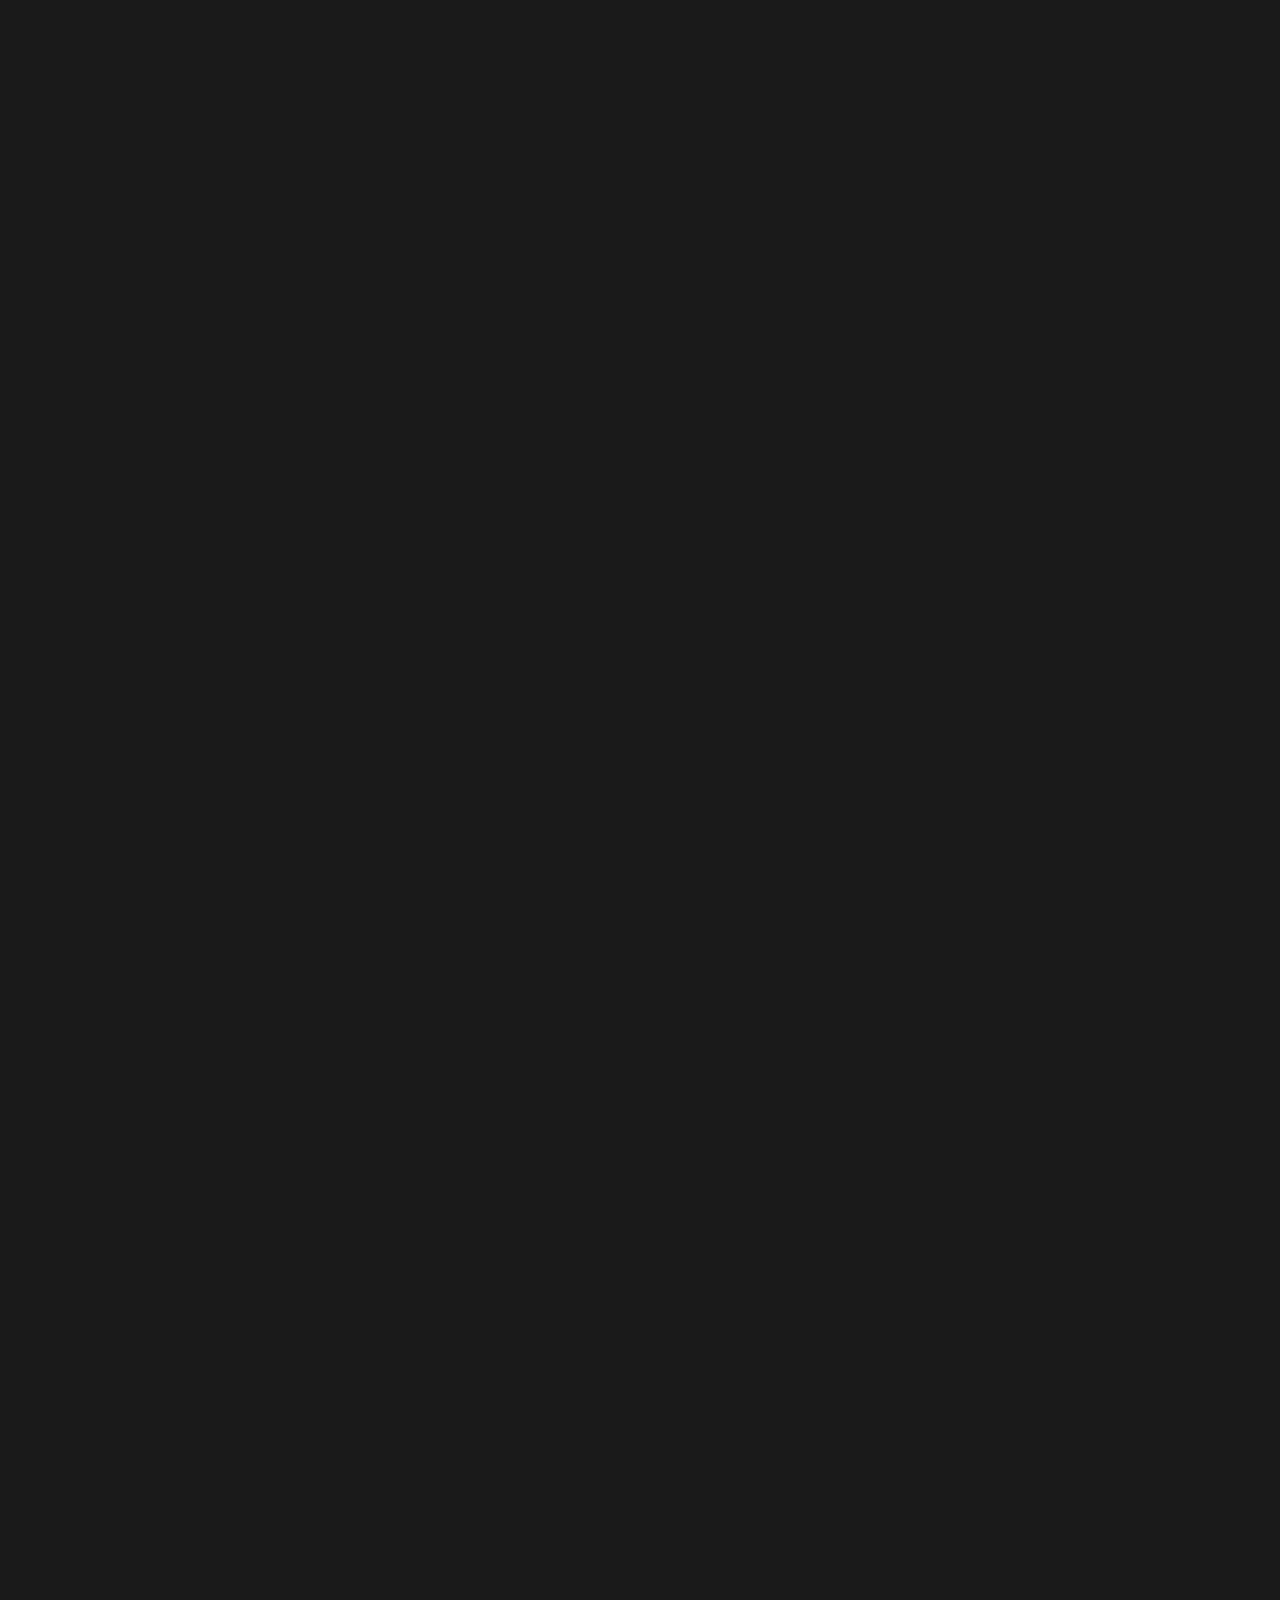
==== public/temple-street-alley/slides.html @ 62f9076a "feat(slides): add horizontal presentation deck for temple-street-alley" ====
<!doctype html>
<html lang="zh-CN">
<head>
<meta charset="utf-8" />
<meta name="viewport" content="width=device-width, initial-scale=1" />
<title>庙街小巷 · 横版演讲</title>
<link href="https://fonts.googleapis.com/css2?family=Noto+Serif+SC:wght@400;500;600;700;800;900&family=Noto+Sans+SC:wght@400;500;600;700&family=Source+Serif+4:ital,wght@0,300;0,400;0,600;0,700;1,400&family=Inter:wght@400;500;600;700&family=JetBrains+Mono:wght@400;600&display=swap" rel="stylesheet">
<style>
:root{
  --ink:#0E1A2B; --ink-2:#1B2A40;
  --paper:#FFFFFF; --paper-2:#F4F4F1; --paper-3:#FAF4E6;
  --vermilion:#B8351F; --vermilion-d:#8A2715;
  --gold:#A07A35; --gold-d:#7C5D24;
  --smoke:#3A4250; --smoke-2:#6B7280;
  --rule:#D8D2C2; --rule-d:#2A3447;

  --teal:#0E5C5C; --teal-d:#0A4242;

  --serif-zh:"Noto Serif SC","Source Han Serif SC","Songti SC",serif;
  --sans-zh:"Noto Sans SC","PingFang SC","Source Han Sans SC",sans-serif;
  --serif-en:"Source Serif 4","Source Serif Pro","Times New Roman",serif;
  --sans-en:"Inter","Helvetica Neue",Arial,sans-serif;
  --mono:"JetBrains Mono",monospace;
}
html,body{margin:0;padding:0;background:#1a1a1a;font-family:var(--serif-zh);color:var(--ink);}
deck-stage:not(:defined){visibility:hidden;}

/* ============ 16:9 横版幻灯片 ============ */
section.slide{
  width:1920px;height:1080px;
  background:var(--paper);color:var(--ink);
  position:relative;overflow:hidden;
  font-family:var(--serif-zh);
}

/* —— 页眉/页脚 (竹版书的细黑调) —— */
.runhead{
  position:absolute;top:56px;left:120px;right:120px;
  display:flex;justify-content:space-between;align-items:center;
  font-family:var(--sans-zh);font-size:17px;letter-spacing:.32em;
  color:var(--smoke-2);font-weight:600;z-index:3;white-space:nowrap;
  text-transform:uppercase;
}
.runhead .right{display:flex;align-items:center;gap:12px;}
.runhead .dot{width:5px;height:5px;border-radius:50%;background:var(--vermilion);display:inline-block;}
.runhead .en{font-family:var(--sans-en);letter-spacing:.32em;}
.dark .runhead{color:#8B96A8;}
.runfoot{
  position:absolute;bottom:56px;left:120px;right:120px;
  display:flex;justify-content:space-between;align-items:center;
  font-family:var(--sans-en);font-size:13px;letter-spacing:.32em;color:var(--smoke-2);z-index:3;white-space:nowrap;
  font-weight:600;text-transform:uppercase;
}
.runfoot > span{white-space:nowrap;}
.runfoot .folio{
  font-family:var(--serif-en);font-weight:600;
  color:var(--ink);font-size:15px;letter-spacing:.16em;
  font-feature-settings:"lnum","tnum";
  text-transform:none;
}
.runfoot .folio .total{display:none;}
.dark .runfoot{color:#8B96A8;}
.dark .runfoot .folio{color:var(--paper);}

/* —— 通用版心 —— */
.body-area{
  position:absolute;left:120px;right:120px;top:120px;bottom:110px;
  display:flex;flex-direction:column;
}

/* —— 标记/标题 (书的尺度) —— */
.eyebrow{
  font-family:var(--sans-zh);font-size:15px;letter-spacing:.36em;
  color:var(--vermilion);font-weight:700;text-transform:uppercase;
}
.eyebrow.en{font-family:var(--sans-en);}
.dark .eyebrow{color:var(--gold);}
.chapter-tag{
  display:inline-flex;align-items:baseline;gap:14px;
  font-family:var(--sans-en);font-size:15px;letter-spacing:.36em;
  color:var(--smoke-2);text-transform:uppercase;font-weight:600;
  white-space:nowrap;
}
.chapter-tag > span{white-space:nowrap;}
.chapter-tag .num-big{font-family:var(--serif-en);font-size:26px;color:var(--vermilion);font-weight:600;letter-spacing:0;}
.chapter-tag .zh{font-family:var(--sans-zh);letter-spacing:.16em;color:var(--ink);font-weight:700;font-size:17px;}
.dark .chapter-tag{color:#8B96A8;}
.dark .chapter-tag .num-big{color:var(--gold);}
.dark .chapter-tag .zh{color:var(--paper);}

h2.chapter-title{font-family:var(--serif-zh);font-weight:800;font-size:88px;color:var(--ink);margin:0;line-height:1;letter-spacing:.02em;}
h3.section-title{font-family:var(--serif-zh);font-weight:700;font-size:48px;color:var(--ink);margin:0;line-height:1.18;}
h4.sub-title{font-family:var(--serif-zh);font-weight:700;font-size:28px;color:var(--ink);margin:0;line-height:1.3;}
p.body-text{font-family:var(--serif-zh);font-size:20px;line-height:1.85;color:var(--ink);margin:0;}
.body-muted{color:var(--smoke);}
blockquote.pull{
  border-left:4px solid var(--vermilion);padding:4px 0 4px 22px;margin:0;
  font-family:var(--serif-zh);font-style:italic;font-size:24px;line-height:1.55;color:var(--ink-2);
}

/* —— 列表 / 分隔 —— */
.rule{height:1px;background:var(--rule);}
.rule-thick{height:2px;background:var(--ink);}
.dark .rule{background:var(--rule-d);}
.dark .rule-thick{background:var(--paper);}
.tick{display:inline-block;width:28px;height:1px;background:var(--vermilion);vertical-align:middle;margin:0 12px;}
.tag{display:inline-block;font-family:var(--sans-zh);font-size:14px;padding:4px 11px;border:1px solid var(--ink);color:var(--ink);margin:3px 5px 3px 0;letter-spacing:.06em;}
.tag.solid{background:var(--ink);color:var(--paper);}
.tag.v{border-color:var(--vermilion);color:var(--vermilion);}
.tag.g{border-color:var(--gold);color:var(--gold);}
.tag.light{border-color:rgba(255,255,255,.4);color:rgba(255,255,255,.9);}

/* —— 摄影 / 纹理 —— */
.dot-tex{
  position:absolute;inset:0;
  background-image:radial-gradient(circle, rgba(0,0,0,.18) 1px, transparent 1px);
  background-size:4px 4px;mix-blend-mode:multiply;opacity:.55;pointer-events:none;
}
.vignette{
  position:absolute;inset:0;
  background:radial-gradient(ellipse at center, transparent 38%, rgba(0,0,0,.45) 100%);
  pointer-events:none;
}
.photo-warm{
  background-image:
    radial-gradient(ellipse at 30% 70%, rgba(184,90,60,.35) 0%, transparent 55%),
    radial-gradient(ellipse at 70% 30%, rgba(212,178,122,.55) 0%, transparent 60%),
    linear-gradient(135deg,#F5EFE3 0%,#EFE2CB 35%,#E5C9A0 65%,#C9956D 100%);
}
.photo-river{
  background-image:
    radial-gradient(ellipse at 60% 50%, rgba(212,178,122,.45) 0%, transparent 50%),
    linear-gradient(180deg,#F4EEDF 0%,#EADDC2 55%,#D4B383 100%);
}
.photo-deep{
  background-image:
    radial-gradient(ellipse at 70% 30%, rgba(127,184,176,.45) 0%, transparent 55%),
    radial-gradient(ellipse at 25% 75%, rgba(10,40,40,.7) 0%, transparent 60%),
    linear-gradient(135deg,#0A4242 0%,#0E5C5C 45%,#1A6B66 75%,#0A2E2E 100%);
}

/* —— 国际四地占位渐变 —— */
.city-barcelona{
  background-image:
    radial-gradient(ellipse at 30% 30%, rgba(245,179,80,.55) 0%, transparent 55%),
    radial-gradient(ellipse at 70% 70%, rgba(184,75,40,.45) 0%, transparent 60%),
    linear-gradient(135deg,#F8E4B8 0%,#E6A862 40%,#C46934 80%,#7A2E14 100%);
}
.city-singapore{
  background-image:
    radial-gradient(ellipse at 25% 25%, rgba(180,210,200,.45) 0%, transparent 55%),
    radial-gradient(ellipse at 75% 75%, rgba(40,80,75,.55) 0%, transparent 60%),
    linear-gradient(135deg,#D6E3DE 0%,#7CA89C 35%,#3D6760 70%,#1B3833 100%);
}
.city-miami{
  background-image:
    radial-gradient(ellipse at 30% 70%, rgba(245,205,140,.55) 0%, transparent 55%),
    radial-gradient(ellipse at 75% 30%, rgba(72,170,180,.55) 0%, transparent 60%),
    linear-gradient(135deg,#D6F0EE 0%,#7BC8C8 35%,#3A8AA0 70%,#1F4A60 100%);
}
.city-amsterdam{
  background-image:
    radial-gradient(ellipse at 35% 25%, rgba(190,200,180,.45) 0%, transparent 55%),
    radial-gradient(ellipse at 70% 75%, rgba(70,90,80,.55) 0%, transparent 60%),
    linear-gradient(135deg,#D4D8CC 0%,#8FA28C 35%,#465A4E 70%,#1E2A22 100%);
}

/* —— stat —— */
.stat .v{font-family:var(--serif-en);font-size:64px;font-weight:600;color:var(--vermilion);line-height:1;font-feature-settings:"lnum","tnum";}
.stat .l{font-family:var(--sans-zh);font-size:22px;color:var(--smoke);margin-top:12px;letter-spacing:.04em;}
.dark .stat .v{color:var(--gold);}
.dark .stat .l{color:#A8B0BD;}

/* —— card —— */
.role-card{border:1px solid var(--rule);background:var(--paper);overflow:hidden;display:flex;flex-direction:column;}
.role-card .header{padding:22px 28px;display:flex;align-items:center;gap:18px;}
.role-card .header .badge{
  width:72px;height:72px;border-radius:50%;background:rgba(255,255,255,.2);color:var(--paper);
  display:flex;align-items:center;justify-content:center;
  font-family:var(--serif-zh);font-size:32px;font-weight:700;flex-shrink:0;
}
.role-card .header .name{font-family:var(--serif-zh);font-size:30px;font-weight:700;color:var(--paper);line-height:1.2;}
.role-card .header .en{font-family:var(--sans-en);font-size:18px;letter-spacing:.22em;color:rgba(255,255,255,.75);margin-top:4px;}
.role-card .body{padding:20px 28px 24px;flex:1;}
.role-card .task{font-family:var(--serif-zh);font-size:22px;line-height:1.75;padding-left:22px;position:relative;color:var(--ink);margin-bottom:6px;}
.role-card .task::before{content:"";position:absolute;left:0;top:14px;width:7px;height:7px;background:var(--ink);}
.role-card.accent .header{background:var(--vermilion);}
.role-card.accent .task::before{background:var(--vermilion);}
.role-card.primary .header{background:var(--ink);}

/* —— cap (能力卡) —— */
.cap{background:var(--paper-2);padding:24px 24px;display:flex;flex-direction:column;}
.cap[data-tier="v"]{border-top:4px solid var(--vermilion);}
.cap[data-tier="g"]{border-top:4px solid var(--gold);}
.cap .cap-no{font-family:var(--serif-en);font-size:32px;font-weight:600;line-height:1;margin-bottom:16px;font-feature-settings:"lnum","tnum";}
.cap[data-tier="v"] .cap-no{color:var(--vermilion);}
.cap[data-tier="g"] .cap-no{color:var(--gold);}
.cap .cap-t{font-family:var(--serif-zh);font-size:30px;font-weight:700;margin-bottom:12px;color:var(--ink);letter-spacing:.02em;}
.cap .cap-d{font-family:var(--serif-zh);font-size:18px;line-height:1.72;color:var(--smoke);}

/* —— 城市标杆卡 —— */
.city-card{position:relative;overflow:hidden;}
.city-card .corner-no{
  position:absolute;left:32px;top:24px;z-index:3;
  font-family:var(--serif-en);font-size:24px;font-weight:600;
  color:rgba(255,255,255,.9);letter-spacing:.04em;
}
.city-card .city-meta{
  position:absolute;left:32px;right:32px;bottom:32px;z-index:3;color:#FFFFFF;
}
.city-card .city-meta .en{
  font-family:var(--sans-en);font-size:14px;letter-spacing:.32em;
  color:rgba(255,255,255,.85);font-weight:600;margin-bottom:8px;
}
.city-card .city-meta .name{font-family:var(--serif-zh);font-size:32px;font-weight:700;line-height:1.25;}
.city-card .city-meta .tag{
  display:inline-block;margin-top:10px;
  font-family:var(--sans-zh);font-size:16px;padding:5px 12px;
  border:1px solid rgba(255,255,255,.5);color:#FFFFFF;letter-spacing:.04em;
}

/* —— 大数字 —— */
.bignum{font-family:var(--serif-en);font-weight:600;font-feature-settings:"lnum","tnum";color:var(--vermilion);line-height:.9;}

/* —— image slot —— */
image-slot{display:block;}

/* —— bullet 列表 —— */
.bullets{margin:0;padding:0;list-style:none;}
.bullets li{
  font-family:var(--serif-zh);font-size:22px;line-height:1.75;
  padding-left:26px;position:relative;color:var(--ink);margin-bottom:10px;
}
.bullets li::before{content:"";position:absolute;left:0;top:13px;width:8px;height:8px;background:var(--vermilion);}
.bullets.dark li{color:#E6DDC8;}
.bullets.dark li::before{background:var(--gold);}

/* —— key-line 关键金句 —— */
.keyline{font-family:var(--serif-zh);font-size:34px;font-weight:700;line-height:1.45;color:var(--ink);}
.keyline em{font-style:normal;color:var(--vermilion);font-weight:800;}
.keyline strong{font-weight:800;background:rgba(184,53,31,.12);padding:0 6px;color:var(--vermilion);}

</style>
</head>
<body>

<deck-stage width="1920" height="1080">

  <!-- ============ S1 · 封面 ============ -->
  <section class="slide" data-screen-label="01 封面" style="padding:0;background:var(--paper-3);">
    <!-- 顶部摄影区 (上下渐变到米色) -->
    <div style="position:absolute;top:0;left:0;right:0;height:82%;" class="photo-deep">
      <div class="dot-tex"></div>
      <div class="vignette"></div>
      <div style="position:absolute;inset:0;background:linear-gradient(180deg, rgba(250,244,230,0) 0%, rgba(250,244,230,0) 70%, rgba(250,244,230,.65) 90%, var(--paper-3) 100%);"></div>
    </div>

    <!-- 顶部出版社条 -->
    <div style="position:absolute;top:48px;left:96px;right:96px;display:flex;justify-content:space-between;align-items:center;font-family:var(--sans-en);font-size:18px;letter-spacing:.36em;color:#FFFFFF;font-weight:700;z-index:3;">
      <span>TOPV · 海甸 SERIES</span>
      <span>2026 / VOL. 01</span>
    </div>

    <!-- 顶部小标 (浅金色, 摄影区内) -->
    <div style="position:absolute;top:96px;left:96px;font-family:var(--sans-zh);font-size:22px;letter-spacing:.4em;color:#FFCC9C;font-weight:600;z-index:3;">
      商 · 业 · 技 · 术 · 演 · 讲
    </div>

    <!-- 巨型章节号水印 (摄影区右上) -->
    <div style="position:absolute;right:96px;top:80px;font-family:var(--serif-en);font-size:340px;line-height:1;font-weight:200;color:rgba(255,255,255,.20);letter-spacing:-.04em;user-select:none;z-index:2;">
      01
    </div>

    <!-- 主标题区 (位于摄影区内 · 白字) -->
    <div style="position:absolute;left:120px;right:120px;top:38%;z-index:4;">
      <div style="font-family:var(--sans-en);font-size:18px;letter-spacing:.36em;color:#FFCC9C;font-weight:700;margin-bottom:18px;">
        AI-DRIVEN COMMERCIAL OPERATION · CASE BOOK
      </div>
      <h1 style="font-family:var(--serif-zh);font-weight:900;font-size:200px;line-height:.92;letter-spacing:.04em;margin:0;color:#FFFFFF;">
        庙街小巷
      </h1>
      <div style="font-family:var(--serif-zh);font-size:38px;font-weight:600;margin-top:24px;letter-spacing:.04em;color:rgba(255,255,255,.92);">
        以 AI 驱动的烟火菜市场
      </div>
      <div style="width:88px;height:4px;background:var(--vermilion);margin-top:24px;"></div>
      <div style="font-family:var(--serif-zh);font-style:italic;font-size:22px;color:#D8E0DC;margin-top:16px;line-height:1.6;">
        AI 时代 × 新质生产力 · 让烟火气长出新流量。
      </div>
    </div>

    <!-- 底部信息条 -->
    <div style="position:absolute;bottom:72px;left:96px;right:96px;display:flex;justify-content:space-between;align-items:flex-end;z-index:3;">
      <div>
        <div style="font-family:var(--sans-zh);font-size:18px;letter-spacing:.32em;color:var(--smoke-2);margin-bottom:10px;">项目地</div>
        <div style="font-family:var(--serif-zh);font-size:26px;font-weight:600;color:var(--ink);">海口 · 海甸溪北岸</div>
        <div style="font-family:var(--sans-en);font-size:16px;letter-spacing:.24em;color:var(--smoke-2);margin-top:8px;">HAIDIAN RIVER · HAIKOU</div>
      </div>
      <div style="width:96px;height:96px;border:2px solid var(--vermilion);display:flex;flex-direction:column;align-items:center;justify-content:center;transform:rotate(6deg);color:var(--vermilion);font-family:var(--serif-zh);background:rgba(255,255,255,.6);">
        <div style="font-size:20px;font-weight:700;">机密</div>
        <div style="font-size:11px;letter-spacing:.2em;margin-top:4px;">CONFIDENTIAL</div>
      </div>
    </div>
  </section>


  <!-- ============ S2 · 双重碰撞 (杂志跨页式) ============ -->
  <section class="slide" data-screen-label="02 双重碰撞" style="background:var(--paper-3);">
    <div class="runhead">
      <span>序章</span>
      <span class="right"><span class="dot"></span><span class="en">PROLOGUE</span></span>
    </div>

    <!-- 大字水印 -->
    <div style="position:absolute;left:96px;top:120px;font-family:var(--serif-en);font-size:380px;line-height:1;font-weight:200;color:rgba(184,53,31,.06);letter-spacing:-.04em;user-select:none;z-index:0;">02</div>

    <div class="body-area" style="display:grid;grid-template-columns:1.15fr 1fr;gap:64px;align-items:stretch;">

      <!-- 左：排版 -->
      <div style="display:flex;flex-direction:column;position:relative;z-index:2;">
        <div style="font-family:var(--sans-en);font-size:18px;letter-spacing:.36em;color:var(--vermilion);font-weight:700;margin-bottom:14px;">
          PROLOGUE
          <span class="tick"></span>
          序章命题
        </div>
        <h2 style="font-family:var(--serif-zh);font-weight:800;font-size:72px;color:var(--ink);margin:0 0 14px;line-height:1.05;letter-spacing:.02em;">
          双重碰撞。
        </h2>
        <p style="font-family:var(--serif-zh);font-size:21px;line-height:1.85;color:var(--smoke);margin:0 0 26px;text-align:justify;">
          AI 时代改写每条产业的成本结构，新质生产力重写土地、数据与产业的价值定义。这两件事，第一次在同一年、同一座岛、同一个项目里同时落地——<b style="color:var(--ink);">十年一遇</b>。
        </p>

        <!-- 核心公式条 -->
        <div style="background:var(--ink);color:var(--paper);padding:18px 24px;display:flex;align-items:center;justify-content:center;gap:18px;margin-bottom:28px;">
          <div style="font-family:var(--serif-zh);font-size:22px;font-weight:700;">AI 时代</div>
          <div style="color:var(--gold);font-size:26px;font-weight:300;">+</div>
          <div style="font-family:var(--serif-zh);font-size:22px;font-weight:700;">新质生产力</div>
          <div style="color:var(--gold);font-size:26px;font-weight:300;">=</div>
          <div style="font-family:var(--serif-zh);font-size:22px;font-weight:700;color:var(--gold);">海甸溪机会</div>
        </div>

        <!-- 引文 -->
        <blockquote style="border-left:4px solid var(--vermilion);padding:4px 0 4px 20px;margin:0 0 22px;font-family:var(--serif-zh);font-style:italic;font-size:22px;line-height:1.6;color:var(--ink-2);">
          不是把烟火气包装成网红，<br />
          是让烟火气长出<b style="font-style:normal;color:var(--vermilion);">新流量</b>。
        </blockquote>

        <div class="rule" style="margin-bottom:14px;"></div>
        <div style="font-family:var(--sans-zh);font-size:14px;letter-spacing:.36em;color:var(--vermilion);font-weight:700;margin-bottom:12px;">双重红利 · 四件最重要的事</div>

        <!-- 4 items -->
        <div style="display:flex;flex-direction:column;flex:1;">
          <div style="display:grid;grid-template-columns:42px 180px 1fr;align-items:baseline;gap:14px;padding:10px 0;border-bottom:1px solid var(--rule);">
            <div style="font-family:var(--serif-en);font-size:22px;font-weight:600;color:var(--vermilion);line-height:1;">01</div>
            <div style="font-family:var(--serif-zh);font-size:18px;font-weight:700;color:var(--ink);">技术红利落到摊位</div>
            <div style="font-family:var(--serif-zh);font-size:15px;line-height:1.65;color:var(--smoke);">10 人团队 → 一个人 + 工具链 · 成本压到 1/5</div>
          </div>
          <div style="display:grid;grid-template-columns:42px 180px 1fr;align-items:baseline;gap:14px;padding:10px 0;border-bottom:1px solid var(--rule);">
            <div style="font-family:var(--serif-en);font-size:22px;font-weight:600;color:var(--vermilion);line-height:1;">02</div>
            <div style="font-family:var(--serif-zh);font-size:18px;font-weight:700;color:var(--ink);">政策红利长在脚下</div>
            <div style="font-family:var(--serif-zh);font-size:15px;line-height:1.65;color:var(--smoke);">2025.12.18 封关 · 15% 所得税 · 跨境数据</div>
          </div>
          <div style="display:grid;grid-template-columns:42px 180px 1fr;align-items:baseline;gap:14px;padding:10px 0;border-bottom:1px solid var(--rule);">
            <div style="font-family:var(--serif-en);font-size:22px;font-weight:600;color:var(--vermilion);line-height:1;">03</div>
            <div style="font-family:var(--serif-zh);font-size:18px;font-weight:700;color:var(--ink);">数据本地变成资产</div>
            <div style="font-family:var(--serif-zh);font-size:15px;line-height:1.65;color:var(--smoke);">城市消费图谱本地留存 · 可交付智慧城市</div>
          </div>
          <div style="display:grid;grid-template-columns:42px 180px 1fr;align-items:baseline;gap:14px;padding:10px 0;">
            <div style="font-family:var(--serif-en);font-size:22px;font-weight:600;color:var(--vermilion);line-height:1;">04</div>
            <div style="font-family:var(--serif-zh);font-size:18px;font-weight:700;color:var(--ink);">在地文化成为壁垒</div>
            <div style="font-family:var(--serif-zh);font-size:15px;line-height:1.65;color:var(--smoke);">琼剧 · 黎歌苗舞 · 渔港 · 别人复制不了的语料</div>
          </div>
        </div>
      </div>

      <!-- 右：摄影占位 + 图注 + 边注引文 -->
      <div style="display:flex;flex-direction:column;gap:18px;position:relative;z-index:2;">
        <!-- 摄影框 -->
        <div style="position:relative;flex:1;overflow:hidden;" class="photo-warm">
          <div class="dot-tex"></div>
          <div class="vignette"></div>
          <image-slot id="cover-haidian-dawn" placeholder="海甸溪黎明 / 菜市场晨拍" style="position:absolute;inset:0;background:transparent;"></image-slot>
          <!-- 摄影内英文标签 -->
          <div style="position:absolute;bottom:16px;left:20px;font-family:var(--sans-en);font-size:12px;letter-spacing:.36em;color:rgba(255,255,255,.85);font-weight:600;text-shadow:0 1px 4px rgba(0,0,0,.4);">HAIDIAN · DAWN MARKET</div>
        </div>
        <!-- 图注 -->
        <div style="display:flex;gap:14px;font-family:var(--sans-zh);font-size:14px;line-height:1.65;color:var(--smoke);">
          <span style="font-family:var(--serif-en);font-weight:700;color:var(--vermilion);white-space:nowrap;font-feature-settings:'lnum','tnum';">图 02.1</span>
          <span>海甸溪北岸黎明  ·  AI 全域运营的真实素材源——每一锅汤、每一笼蒸气、每一句吆喝，都是可喂给 Agent 的内容。</span>
        </div>

        <!-- 三组关键数据 -->
        <div style="display:grid;grid-template-columns:repeat(3,1fr);gap:12px;">
          <div style="background:var(--paper-2);padding:14px 16px;border-top:2px solid var(--ink);">
            <div style="font-family:var(--serif-en);font-size:32px;font-weight:600;color:var(--vermilion);line-height:1;font-feature-settings:'lnum','tnum';">5 万亿</div>
            <div style="font-family:var(--sans-zh);font-size:13px;color:var(--smoke);margin-top:6px;line-height:1.5;">中国生鲜零售年规模</div>
          </div>
          <div style="background:var(--paper-2);padding:14px 16px;border-top:2px solid var(--ink);">
            <div style="font-family:var(--serif-en);font-size:32px;font-weight:600;color:var(--vermilion);line-height:1;font-feature-settings:'lnum','tnum';">&lt; 5%</div>
            <div style="font-family:var(--sans-zh);font-size:13px;color:var(--smoke);margin-top:6px;line-height:1.5;">数字化渗透率</div>
          </div>
          <div style="background:var(--paper-2);padding:14px 16px;border-top:2px solid var(--ink);">
            <div style="font-family:var(--serif-en);font-size:32px;font-weight:600;color:var(--vermilion);line-height:1;font-feature-settings:'lnum','tnum';">2025.12.18</div>
            <div style="font-family:var(--sans-zh);font-size:13px;color:var(--smoke);margin-top:6px;line-height:1.5;">自贸港封关日</div>
          </div>
        </div>
        <div style="font-family:var(--sans-zh);font-size:11px;font-style:italic;color:var(--smoke-2);line-height:1.5;">
          数据来源：商务部《农产品流通数字化报告》2025 / 国务院《海南自贸港封关方案》
        </div>
      </div>

    </div>

    <div class="runfoot"><span>庙街小巷 · BUSINESS BOOK</span><span class="folio">02<span class="total">／ 19</span></span></div>
  </section>


  <!-- ============ S3 · 三大时代窗口 ============ -->
  <section class="slide" data-screen-label="03 时代窗口" style="background:var(--paper-3);">
    <div class="runhead">
      <span>序章 · 三窗叠加</span>
      <span class="right"><span class="dot"></span><span class="en">TIMING</span></span>
    </div>

    <!-- 大字水印 -->
    <div style="position:absolute;right:96px;top:160px;font-family:var(--serif-en);font-size:420px;line-height:1;font-weight:200;color:rgba(184,53,31,.08);letter-spacing:-.04em;user-select:none;">03</div>

    <div class="body-area">
      <div style="font-family:var(--sans-en);font-size:18px;letter-spacing:.36em;color:var(--vermilion);font-weight:700;margin-bottom:18px;">
        TIMING
        <span class="tick"></span>
        三窗叠加
      </div>
      <h2 style="font-family:var(--serif-zh);font-weight:800;font-size:72px;color:var(--ink);margin:0 0 16px;line-height:1.1;letter-spacing:.02em;">
        十年才有一次的<span style="color:var(--vermilion);">三窗叠加</span>。
      </h2>
      <p style="font-family:var(--serif-zh);font-size:24px;line-height:1.75;color:var(--smoke);margin:0 0 40px;max-width:1500px;">
        政策窗口、市场窗口、技术窗口——任何一扇打开都值得入场；
        三扇在同一年打开，是<b style="color:var(--ink);">必须入场</b>。
      </p>

      <div class="rule-thick" style="margin-bottom:24px;"></div>

      <!-- 三窗编号 -->
      <div style="display:flex;flex-direction:column;flex:1;">
        <!-- 政策 -->
        <div style="display:grid;grid-template-columns:80px 260px 1fr 200px;align-items:center;gap:24px;padding:24px 0;border-bottom:1px solid var(--rule);">
          <div style="font-family:var(--serif-en);font-size:36px;font-weight:600;color:var(--vermilion);line-height:1;">01</div>
          <div>
            <div style="font-family:var(--sans-zh);font-size:13px;letter-spacing:.32em;color:var(--smoke-2);font-weight:700;margin-bottom:6px;">POLICY WINDOW</div>
            <div style="font-family:var(--serif-zh);font-size:30px;font-weight:700;color:var(--ink);">政策窗口</div>
            <div style="font-family:var(--serif-en);font-size:22px;color:var(--vermilion);font-weight:600;margin-top:6px;font-feature-settings:'lnum','tnum';">2025.12.18</div>
          </div>
          <div style="font-family:var(--serif-zh);font-size:20px;line-height:1.75;color:var(--smoke);">
            自贸港正式封关——离岛免税升级、跨境数据流动、全岛单独关税区。<b style="color:var(--ink);">国家级试验场</b>。
          </div>
          <div>
            <span class="tag v" style="font-size:14px;">国家战略</span>
            <span class="tag v" style="font-size:14px;">税收优惠</span>
          </div>
        </div>

        <!-- 市场 -->
        <div style="display:grid;grid-template-columns:80px 260px 1fr 200px;align-items:center;gap:24px;padding:24px 0;border-bottom:1px solid var(--rule);">
          <div style="font-family:var(--serif-en);font-size:36px;font-weight:600;color:var(--vermilion);line-height:1;">02</div>
          <div>
            <div style="font-family:var(--sans-zh);font-size:13px;letter-spacing:.32em;color:var(--smoke-2);font-weight:700;margin-bottom:6px;">MARKET WINDOW</div>
            <div style="font-family:var(--serif-zh);font-size:30px;font-weight:700;color:var(--ink);">市场窗口</div>
            <div style="font-family:var(--serif-en);font-size:22px;color:var(--vermilion);font-weight:600;margin-top:6px;font-feature-settings:'lnum','tnum';">5 万亿 · &lt; 5%</div>
          </div>
          <div style="font-family:var(--serif-zh);font-size:20px;line-height:1.75;color:var(--smoke);">
            生鲜零售年规模 5 万亿，数字化渗透率不到 5%。<b style="color:var(--ink);">年轻人重新爱上菜市场——烟火气是新奢侈</b>。
          </div>
          <div>
            <span class="tag v" style="font-size:14px;">在地消费</span>
            <span class="tag v" style="font-size:14px;">Z 世代</span>
          </div>
        </div>

        <!-- 技术 -->
        <div style="display:grid;grid-template-columns:80px 260px 1fr 200px;align-items:center;gap:24px;padding:24px 0;">
          <div style="font-family:var(--serif-en);font-size:36px;font-weight:600;color:var(--vermilion);line-height:1;">03</div>
          <div>
            <div style="font-family:var(--sans-zh);font-size:13px;letter-spacing:.32em;color:var(--smoke-2);font-weight:700;margin-bottom:6px;">TECH WINDOW</div>
            <div style="font-family:var(--serif-zh);font-size:30px;font-weight:700;color:var(--ink);">技术窗口</div>
            <div style="font-family:var(--serif-en);font-size:22px;color:var(--vermilion);font-weight:600;margin-top:6px;font-feature-settings:'lnum','tnum';">1 / 5</div>
          </div>
          <div style="font-family:var(--serif-zh);font-size:20px;line-height:1.75;color:var(--smoke);">
            Agent 工具链成熟，运营成本压到 1/5。<b style="color:var(--ink);">过去 10 人团队的活，一个人 + AI 即可完成</b>。
          </div>
          <div>
            <span class="tag v" style="font-size:14px;">Agent</span>
            <span class="tag v" style="font-size:14px;">工作流</span>
          </div>
        </div>
      </div>
    </div>

    <div class="runfoot"><span>庙街小巷 · BUSINESS BOOK</span><span class="folio">03<span class="total">／ 19</span></span></div>
  </section>


  <!-- ============ S4 · 四大标杆总览 ============ -->
  <section class="slide" data-screen-label="04 国际四标杆" style="background:var(--paper-3);">
    <div class="runhead">
      <span>看世界 · 四大标杆</span>
      <span class="right"><span class="dot"></span><span class="en">INTERNATIONAL BENCHMARKS</span></span>
    </div>

    <!-- 大字水印 -->
    <div style="position:absolute;right:96px;top:160px;font-family:var(--serif-en);font-size:420px;line-height:1;font-weight:200;color:rgba(184,53,31,.08);letter-spacing:-.04em;user-select:none;">04</div>

    <div class="body-area">
      <div style="font-family:var(--sans-en);font-size:18px;letter-spacing:.36em;color:var(--vermilion);font-weight:700;margin-bottom:18px;">
        BENCHMARKS
        <span class="tick"></span>
        全球四种前沿空间形态
      </div>
      <h2 style="font-family:var(--serif-zh);font-weight:800;font-size:64px;color:var(--ink);margin:0 0 16px;line-height:1.1;letter-spacing:.02em;">
        "菜市场"不是低毛利死局，<br />
        而是<span style="color:var(--vermilion);">高频流量入口</span>。
      </h2>
      <p style="font-family:var(--serif-zh);font-size:22px;line-height:1.75;color:var(--smoke);margin:0 0 36px;max-width:1500px;">
        四个城市，四种路径，共同证明：通过菜市场吸引保底高频流量，
        再通过文旅 / 服务 / 办公 / 孵化的高溢价业态变现。
      </p>

      <div class="rule-thick" style="margin-bottom:24px;"></div>

      <!-- 2x2 编辑式卡 -->
      <div style="display:grid;grid-template-columns:1fr 1fr;grid-template-rows:1fr 1fr;gap:24px 36px;flex:1;">

        <!-- 01 巴塞罗那 -->
        <div style="display:grid;grid-template-columns:200px 1fr;gap:24px;align-items:start;">
          <div style="position:relative;height:160px;overflow:hidden;" class="city-barcelona">
            <div class="dot-tex"></div>
            <image-slot id="city-barcelona-thumb" placeholder="巴塞罗那照片" style="position:absolute;inset:0;background:transparent;"></image-slot>
            <div style="position:absolute;left:12px;top:10px;font-family:var(--serif-en);font-size:32px;color:#FFFFFF;font-weight:600;line-height:1;text-shadow:0 2px 6px rgba(0,0,0,.4);">01</div>
          </div>
          <div>
            <div style="font-family:var(--sans-en);font-size:13px;letter-spacing:.32em;color:var(--smoke-2);font-weight:700;margin-bottom:8px;">SPAIN · BARCELONA</div>
            <div style="font-family:var(--serif-zh);font-size:26px;font-weight:700;color:var(--ink);margin-bottom:8px;line-height:1.3;">超级市集 · 文旅折叠</div>
            <p style="font-family:var(--serif-zh);font-size:18px;line-height:1.7;color:var(--smoke);margin:0 0 12px;">
              白日刚需 + 夜间文旅，全时段高坪效。
            </p>
            <span class="tag v" style="font-size:13px;">文旅驱动</span>
            <span class="tag v" style="font-size:13px;">本地刚需</span>
          </div>
        </div>

        <!-- 02 新加坡 -->
        <div style="display:grid;grid-template-columns:200px 1fr;gap:24px;align-items:start;">
          <div style="position:relative;height:160px;overflow:hidden;" class="city-singapore">
            <div class="dot-tex"></div>
            <image-slot id="city-singapore-thumb" placeholder="新加坡照片" style="position:absolute;inset:0;background:transparent;"></image-slot>
            <div style="position:absolute;left:12px;top:10px;font-family:var(--serif-en);font-size:32px;color:#FFFFFF;font-weight:600;line-height:1;text-shadow:0 2px 6px rgba(0,0,0,.4);">02</div>
          </div>
          <div>
            <div style="font-family:var(--sans-en);font-size:13px;letter-spacing:.32em;color:var(--smoke-2);font-weight:700;margin-bottom:8px;">SINGAPORE</div>
            <div style="font-family:var(--serif-zh);font-size:26px;font-weight:700;color:var(--ink);margin-bottom:8px;line-height:1.3;">垂直社区 · 精细化</div>
            <p style="font-family:var(--serif-zh);font-size:18px;line-height:1.7;color:var(--smoke);margin:0 0 12px;">
              会员制高频复购 + 供应链金融隐形利差。
            </p>
            <span class="tag v" style="font-size:13px;">社区刚需</span>
            <span class="tag v" style="font-size:13px;">供应链金融</span>
          </div>
        </div>

        <!-- 03 迈阿密 -->
        <div style="display:grid;grid-template-columns:200px 1fr;gap:24px;align-items:start;">
          <div style="position:relative;height:160px;overflow:hidden;" class="city-miami">
            <div class="dot-tex"></div>
            <image-slot id="city-miami-thumb" placeholder="迈阿密照片" style="position:absolute;inset:0;background:transparent;"></image-slot>
            <div style="position:absolute;left:12px;top:10px;font-family:var(--serif-en);font-size:32px;color:#FFFFFF;font-weight:600;line-height:1;text-shadow:0 2px 6px rgba(0,0,0,.4);">03</div>
          </div>
          <div>
            <div style="font-family:var(--sans-en);font-size:13px;letter-spacing:.32em;color:var(--smoke-2);font-weight:700;margin-bottom:8px;">USA · MIAMI</div>
            <div style="font-family:var(--serif-zh);font-size:26px;font-weight:700;color:var(--ink);margin-bottom:8px;line-height:1.3;">滨水数字游民部落</div>
            <p style="font-family:var(--serif-zh);font-size:18px;line-height:1.7;color:var(--smoke);margin:0 0 12px;">
              亲水景观溢价 + 长线置换初创股权。
            </p>
            <span class="tag v" style="font-size:13px;">滨水经济</span>
            <span class="tag v" style="font-size:13px;">创新孵化</span>
          </div>
        </div>

        <!-- 04 阿姆斯特丹 -->
        <div style="display:grid;grid-template-columns:200px 1fr;gap:24px;align-items:start;">
          <div style="position:relative;height:160px;overflow:hidden;" class="city-amsterdam">
            <div class="dot-tex"></div>
            <image-slot id="city-amsterdam-thumb" placeholder="阿姆斯特丹照片" style="position:absolute;inset:0;background:transparent;"></image-slot>
            <div style="position:absolute;left:12px;top:10px;font-family:var(--serif-en);font-size:32px;color:#FFFFFF;font-weight:600;line-height:1;text-shadow:0 2px 6px rgba(0,0,0,.4);">04</div>
          </div>
          <div>
            <div style="font-family:var(--sans-en);font-size:13px;letter-spacing:.32em;color:var(--smoke-2);font-weight:700;margin-bottom:8px;">NETHERLANDS · AMSTERDAM</div>
            <div style="font-family:var(--serif-zh);font-size:26px;font-weight:700;color:var(--ink);margin-bottom:8px;line-height:1.3;">水岸创客 · ESG 金融</div>
            <p style="font-family:var(--serif-zh);font-size:18px;line-height:1.7;color:var(--smoke);margin:0 0 12px;">
              情绪价值溢价 + 引入 ESG 绿色金融基金。
            </p>
            <span class="tag v" style="font-size:13px;">绿色循环</span>
            <span class="tag v" style="font-size:13px;">新消费孵化</span>
          </div>
        </div>

      </div>
    </div>

    <div class="runfoot"><span>庙街小巷 · BUSINESS BOOK</span><span class="folio">04<span class="total">／ 19</span></span></div>
  </section>


  <!-- ============ S5 · 巴塞罗那 ============ -->
  <section class="slide" data-screen-label="05 巴塞罗那超级市集">
    <div class="runhead">
      <span>看世界 · 01</span>
      <span class="right"><span class="dot"></span><span class="en">SPAIN · BARCELONA</span></span>
    </div>

    <!-- 左照片 -->
    <div style="position:absolute;left:0;top:0;width:55%;height:100%;" class="city-barcelona">
      <div class="dot-tex"></div>
      <image-slot id="city-barcelona-detail" placeholder="拖入巴塞罗那 Boqueria / Sant Antoni 市集照片" style="position:absolute;inset:0;background:transparent;"></image-slot>
      <div style="position:absolute;inset:0;background:linear-gradient(90deg, transparent 40%, rgba(0,0,0,.35) 100%);pointer-events:none;"></div>
      <div style="position:absolute;left:48px;bottom:64px;color:#FFFFFF;z-index:2;">
        <div style="font-family:var(--sans-en);font-size:14px;letter-spacing:.36em;color:rgba(255,255,255,.85);font-weight:700;margin-bottom:8px;">CASE STUDY · 01</div>
        <div style="font-family:var(--serif-en);font-size:140px;font-weight:300;line-height:.9;color:#FFFFFF;letter-spacing:-.02em;">01</div>
        <div style="font-family:var(--sans-en);font-size:18px;letter-spacing:.4em;color:rgba(255,255,255,.85);margin-top:14px;">SPAIN · BARCELONA</div>
      </div>
    </div>

    <!-- 右文字 -->
    <div style="position:absolute;left:55%;top:0;bottom:0;right:0;padding:96px;display:flex;flex-direction:column;justify-content:center;">
      <div style="font-family:var(--sans-en);font-size:16px;letter-spacing:.36em;color:var(--vermilion);font-weight:700;margin-bottom:14px;">SUPER MARKET · 超级市集</div>
      <h3 class="section-title" style="font-size:54px;margin-bottom:20px;">
        西班牙超级市集<br />
        <span style="color:var(--vermilion);font-size:36px;font-weight:600;">文旅与市井的折叠</span>
      </h3>
      <p style="font-family:var(--serif-zh);font-size:20px;line-height:1.75;color:var(--smoke);margin:0 0 28px;">
        对传统菜市场进行美学升级 + 功能重组，<br />
        实现空间在<b style="color:var(--ink);">全时段</b>的高效运转。
      </p>

      <div class="rule" style="margin-bottom:24px;"></div>

      <div style="display:grid;grid-template-columns:140px 1fr;row-gap:22px;column-gap:24px;align-items:start;">
        <div style="font-family:var(--sans-zh);font-size:14px;letter-spacing:.32em;color:var(--vermilion);font-weight:700;padding-top:4px;">核 心 导 向</div>
        <div style="font-family:var(--serif-zh);font-size:22px;line-height:1.7;color:var(--ink);">旅游业驱动 + 本地刚需流量</div>

        <div style="font-family:var(--sans-zh);font-size:14px;letter-spacing:.32em;color:var(--smoke-2);font-weight:700;padding-top:4px;">空 间 布 局</div>
        <div style="font-family:var(--serif-zh);font-size:20px;line-height:1.7;color:var(--ink);">
          地面：白天高颜值生鲜市集 / 下午晚间无缝切换为特色餐饮 · 小酒馆；<br />
          高层：文旅与餐饮品牌孵化基地。
        </div>

        <div style="font-family:var(--sans-zh);font-size:14px;letter-spacing:.32em;color:var(--gold);font-weight:700;padding-top:4px;">利 润 锚 点</div>
        <div style="font-family:var(--serif-zh);font-size:20px;line-height:1.7;color:var(--ink);">
          白日刚需 + 夜间文旅，全时段高坪效；<br />
          文旅溢价 + 品牌孵化增值收益。
        </div>
      </div>
    </div>

    <div class="runfoot"><span>庙街小巷 · BUSINESS BOOK</span><span class="folio">05<span class="total">／ 19</span></span></div>
  </section>


  <!-- ============ S6 · 新加坡 ============ -->
  <section class="slide" data-screen-label="06 新加坡垂直社区">
    <div class="runhead">
      <span>看世界 · 02</span>
      <span class="right"><span class="dot"></span><span class="en">SINGAPORE</span></span>
    </div>

    <div style="position:absolute;left:0;top:0;width:55%;height:100%;" class="city-singapore">
      <div class="dot-tex"></div>
      <image-slot id="city-singapore-detail" placeholder="拖入新加坡邻里中心 / Wet Market 照片" style="position:absolute;inset:0;background:transparent;"></image-slot>
      <div style="position:absolute;inset:0;background:linear-gradient(90deg, transparent 40%, rgba(0,0,0,.35) 100%);pointer-events:none;"></div>
      <div style="position:absolute;left:48px;bottom:64px;color:#FFFFFF;z-index:2;">
        <div style="font-family:var(--sans-en);font-size:14px;letter-spacing:.36em;color:rgba(255,255,255,.85);font-weight:700;margin-bottom:8px;">CASE STUDY · 02</div>
        <div style="font-family:var(--serif-en);font-size:140px;font-weight:300;line-height:.9;color:#FFFFFF;letter-spacing:-.02em;">02</div>
        <div style="font-family:var(--sans-en);font-size:18px;letter-spacing:.4em;color:rgba(255,255,255,.85);margin-top:14px;">SINGAPORE</div>
      </div>
    </div>

    <div style="position:absolute;left:55%;top:0;bottom:0;right:0;padding:96px;display:flex;flex-direction:column;justify-content:center;">
      <div style="font-family:var(--sans-en);font-size:16px;letter-spacing:.36em;color:var(--vermilion);font-weight:700;margin-bottom:14px;">VERTICAL HUB · 垂直社区枢纽</div>
      <h3 class="section-title" style="font-size:54px;margin-bottom:20px;">
        新加坡垂直社区<br />
        <span style="color:var(--vermilion);font-size:36px;font-weight:600;">高频复购 + 标准化</span>
      </h3>
      <p style="font-family:var(--serif-zh);font-size:20px;line-height:1.75;color:var(--smoke);margin:0 0 28px;">
        侧重<b style="color:var(--ink);">高频次复购</b>与标准化管理，<br />
        是具备<b style="color:var(--ink);">强复制性</b>的高密度综合体。
      </p>

      <div class="rule" style="margin-bottom:24px;"></div>

      <div style="display:grid;grid-template-columns:140px 1fr;row-gap:22px;column-gap:24px;align-items:start;">
        <div style="font-family:var(--sans-zh);font-size:14px;letter-spacing:.32em;color:var(--vermilion);font-weight:700;padding-top:4px;">核 心 导 向</div>
        <div style="font-family:var(--serif-zh);font-size:22px;line-height:1.7;color:var(--ink);">社区刚需 + 专业服务保障 + 供应链金融</div>

        <div style="font-family:var(--sans-zh);font-size:14px;letter-spacing:.32em;color:var(--smoke-2);font-weight:700;padding-top:4px;">空 间 布 局</div>
        <div style="font-family:var(--serif-zh);font-size:20px;line-height:1.7;color:var(--ink);">
          底层：数字化生鲜中心 + 极速前置仓；<br />
          中高层：家政 / 洗衣 / 维修 + 微型金融服务网点。
        </div>

        <div style="font-family:var(--sans-zh);font-size:14px;letter-spacing:.32em;color:var(--gold);font-weight:700;padding-top:4px;">利 润 锚 点</div>
        <div style="font-family:var(--serif-zh);font-size:20px;line-height:1.7;color:var(--ink);">
          会员制绑定高频复购流水；<br />
          便民 / 商户分成 + <b style="color:var(--vermilion);">供应链流水贷</b>隐形利差。
        </div>
      </div>
    </div>

    <div class="runfoot"><span>庙街小巷 · BUSINESS BOOK</span><span class="folio">06<span class="total">／ 19</span></span></div>
  </section>


  <!-- ============ S7 · 迈阿密 ============ -->
  <section class="slide" data-screen-label="07 迈阿密滨水部落">
    <div class="runhead">
      <span>看世界 · 03</span>
      <span class="right"><span class="dot"></span><span class="en">USA · MIAMI</span></span>
    </div>

    <div style="position:absolute;left:0;top:0;width:55%;height:100%;" class="city-miami">
      <div class="dot-tex"></div>
      <image-slot id="city-miami-detail" placeholder="拖入迈阿密滨水 / Wynwood 街区照片" style="position:absolute;inset:0;background:transparent;"></image-slot>
      <div style="position:absolute;inset:0;background:linear-gradient(90deg, transparent 40%, rgba(0,0,0,.35) 100%);pointer-events:none;"></div>
      <div style="position:absolute;left:48px;bottom:64px;color:#FFFFFF;z-index:2;">
        <div style="font-family:var(--sans-en);font-size:14px;letter-spacing:.36em;color:rgba(255,255,255,.85);font-weight:700;margin-bottom:8px;">CASE STUDY · 03</div>
        <div style="font-family:var(--serif-en);font-size:140px;font-weight:300;line-height:.9;color:#FFFFFF;letter-spacing:-.02em;">03</div>
        <div style="font-family:var(--sans-en);font-size:18px;letter-spacing:.4em;color:rgba(255,255,255,.85);margin-top:14px;">USA · MIAMI</div>
      </div>
    </div>

    <div style="position:absolute;left:55%;top:0;bottom:0;right:0;padding:96px;display:flex;flex-direction:column;justify-content:center;">
      <div style="font-family:var(--sans-en);font-size:16px;letter-spacing:.36em;color:var(--vermilion);font-weight:700;margin-bottom:14px;">RIVERSIDE TRIBE · 滨水数字游民部落</div>
      <h3 class="section-title" style="font-size:54px;margin-bottom:20px;">
        迈阿密滨水部落<br />
        <span style="color:var(--vermilion);font-size:36px;font-weight:600;">跨界生活方式</span>
      </h3>
      <p style="font-family:var(--serif-zh);font-size:20px;line-height:1.75;color:var(--smoke);margin:0 0 28px;">
        充分利用<b style="color:var(--ink);">亲水地理特征</b>，<br />
        把生活刚需与产业聚集做跨界结合。
      </p>

      <div class="rule" style="margin-bottom:24px;"></div>

      <div style="display:grid;grid-template-columns:140px 1fr;row-gap:22px;column-gap:24px;align-items:start;">
        <div style="font-family:var(--sans-zh);font-size:14px;letter-spacing:.32em;color:var(--vermilion);font-weight:700;padding-top:4px;">核 心 导 向</div>
        <div style="font-family:var(--serif-zh);font-size:22px;line-height:1.7;color:var(--ink);">滨水水岸经济 + 创新孵化 + 长期资本</div>

        <div style="font-family:var(--sans-zh);font-size:14px;letter-spacing:.32em;color:var(--smoke-2);font-weight:700;padding-top:4px;">空 间 布 局</div>
        <div style="font-family:var(--serif-zh);font-size:20px;line-height:1.7;color:var(--ink);">
          沿河岸：精品农贸 + 轻食餐饮 + 露天咖啡 · 打卡地；<br />
          上层：数字游民 / 自由职业者联合办公孵化基地。
        </div>

        <div style="font-family:var(--sans-zh);font-size:14px;letter-spacing:.32em;color:var(--gold);font-weight:700;padding-top:4px;">利 润 锚 点</div>
        <div style="font-family:var(--serif-zh);font-size:20px;line-height:1.7;color:var(--ink);">
          稀缺滨水景观→餐饮零售租金溢价；<br />
          联合办公租金 + <b style="color:var(--vermilion);">置换早期股权</b>长线资本收益。
        </div>
      </div>
    </div>

    <div class="runfoot"><span>庙街小巷 · BUSINESS BOOK</span><span class="folio">07<span class="total">／ 19</span></span></div>
  </section>


  <!-- ============ S8 · 阿姆斯特丹 ============ -->
  <section class="slide" data-screen-label="08 阿姆斯特丹创客市集">
    <div class="runhead">
      <span>看世界 · 04</span>
      <span class="right"><span class="dot"></span><span class="en">NETHERLANDS · AMSTERDAM</span></span>
    </div>

    <div style="position:absolute;left:0;top:0;width:55%;height:100%;" class="city-amsterdam">
      <div class="dot-tex"></div>
      <image-slot id="city-amsterdam-detail" placeholder="拖入阿姆斯特丹 De Foodhallen / 运河市集照片" style="position:absolute;inset:0;background:transparent;"></image-slot>
      <div style="position:absolute;inset:0;background:linear-gradient(90deg, transparent 40%, rgba(0,0,0,.35) 100%);pointer-events:none;"></div>
      <div style="position:absolute;left:48px;bottom:64px;color:#FFFFFF;z-index:2;">
        <div style="font-family:var(--sans-en);font-size:14px;letter-spacing:.36em;color:rgba(255,255,255,.85);font-weight:700;margin-bottom:8px;">CASE STUDY · 04</div>
        <div style="font-family:var(--serif-en);font-size:140px;font-weight:300;line-height:.9;color:#FFFFFF;letter-spacing:-.02em;">04</div>
        <div style="font-family:var(--sans-en);font-size:18px;letter-spacing:.4em;color:rgba(255,255,255,.85);margin-top:14px;">AMSTERDAM</div>
      </div>
    </div>

    <div style="position:absolute;left:55%;top:0;bottom:0;right:0;padding:96px;display:flex;flex-direction:column;justify-content:center;">
      <div style="font-family:var(--sans-en);font-size:16px;letter-spacing:.36em;color:var(--vermilion);font-weight:700;margin-bottom:14px;">CREATOR MARKET · 水岸创客市集</div>
      <h3 class="section-title" style="font-size:54px;margin-bottom:20px;">
        阿姆斯特丹创客市集<br />
        <span style="color:var(--vermilion);font-size:36px;font-weight:600;">绿色循环 · ESG 金融</span>
      </h3>
      <p style="font-family:var(--serif-zh);font-size:20px;line-height:1.75;color:var(--smoke);margin:0 0 28px;">
        把前沿设计、现代科技与传统市井融合，<br />
        提供<b style="color:var(--ink);">高情绪价值</b> + 获取<b style="color:var(--ink);">资本红利</b>。
      </p>

      <div class="rule" style="margin-bottom:24px;"></div>

      <div style="display:grid;grid-template-columns:140px 1fr;row-gap:22px;column-gap:24px;align-items:start;">
        <div style="font-family:var(--sans-zh);font-size:14px;letter-spacing:.32em;color:var(--vermilion);font-weight:700;padding-top:4px;">核 心 导 向</div>
        <div style="font-family:var(--serif-zh);font-size:22px;line-height:1.7;color:var(--ink);">环保设计溢价 + 新消费品牌孵化 + ESG 绿色金融</div>

        <div style="font-family:var(--sans-zh);font-size:14px;letter-spacing:.32em;color:var(--smoke-2);font-weight:700;padding-top:4px;">空 间 布 局</div>
        <div style="font-family:var(--serif-zh);font-size:20px;line-height:1.7;color:var(--ink);">
          室内：高质感市集 + 鲜花 / 精酿 / 垂直农业；<br />
          上层：新消费 / 环保文创团队孵化器。
        </div>

        <div style="font-family:var(--sans-zh);font-size:14px;letter-spacing:.32em;color:var(--gold);font-weight:700;padding-top:4px;">利 润 锚 点</div>
        <div style="font-family:var(--serif-zh);font-size:20px;line-height:1.7;color:var(--ink);">
          设计 + 环保→高情绪价值溢价；多业态轮转拉营收；<br />
          契合 ESG → <b style="color:var(--vermilion);">引入绿色金融基金</b>，提升估值降融资成本。
        </div>
      </div>
    </div>

    <div class="runfoot"><span>庙街小巷 · BUSINESS BOOK</span><span class="folio">08<span class="total">／ 19</span></span></div>
  </section>


  <!-- ============ S9 · 四模式提炼 ============ -->
  <section class="slide" data-screen-label="09 四模式共同路径">
    <div class="runhead">
      <span>看世界 · 提炼</span>
      <span class="right"><span class="dot"></span><span class="en">SYNTHESIS</span></span>
    </div>

    <div class="body-area">
      <div class="chapter-tag" style="margin-bottom:18px;">
        <span>§</span><span class="num-big">II.5</span><span class="zh">复制与利润核心 · 提炼</span>
      </div>
      <h3 class="section-title" style="margin-bottom:14px;font-size:60px;">
        共同的盈利路径<span style="color:var(--vermilion);">只有一条</span>。
      </h3>
      <p class="body-text body-muted" style="margin-bottom:36px;max-width:1500px;">
        不局限于"传统卖菜"的低毛利死局——
        用"菜市场"这一天然刚需业态吸引高频次保底流量，
        再用高溢价业态实现流量变现。
      </p>

      <!-- 漏斗图 -->
      <div style="flex:1;display:grid;grid-template-columns:1fr 80px 1fr;gap:0;align-items:stretch;">
        <!-- 左：高频入口 -->
        <div style="background:var(--paper-2);padding:40px;display:flex;flex-direction:column;justify-content:center;border-top:6px solid var(--gold);">
          <div style="font-family:var(--sans-en);font-size:18px;letter-spacing:.36em;color:var(--gold);font-weight:700;margin-bottom:14px;">THE HOOK · 入口</div>
          <div style="font-family:var(--serif-zh);font-size:42px;font-weight:800;color:var(--ink);line-height:1.15;letter-spacing:.02em;margin-bottom:16px;">
            菜市场<br />天然刚需
          </div>
          <ul class="bullets" style="font-size:20px;">
            <li>高频次保底流量</li>
            <li>家庭老百姓 · 日日上门</li>
            <li>烟火气 · 内容素材富矿</li>
          </ul>
        </div>

        <!-- 中：箭头 -->
        <div style="display:flex;flex-direction:column;align-items:center;justify-content:center;">
          <div style="font-family:var(--serif-en);font-size:80px;color:var(--vermilion);line-height:1;font-weight:300;">→</div>
          <div style="font-family:var(--sans-zh);font-size:14px;letter-spacing:.36em;color:var(--smoke-2);font-weight:700;margin-top:12px;writing-mode:horizontal-tb;">流量变现</div>
        </div>

        <!-- 右：高溢价 -->
        <div style="background:var(--ink);color:var(--paper);padding:40px;display:flex;flex-direction:column;justify-content:center;border-top:6px solid var(--vermilion);">
          <div style="font-family:var(--sans-en);font-size:18px;letter-spacing:.36em;color:var(--gold);font-weight:700;margin-bottom:14px;">THE YIELD · 变现</div>
          <div style="font-family:var(--serif-zh);font-size:42px;font-weight:800;color:var(--paper);line-height:1.15;letter-spacing:.02em;margin-bottom:16px;">
            四类高溢价业态
          </div>
          <div style="display:grid;grid-template-columns:1fr 1fr;gap:14px;font-family:var(--serif-zh);font-size:18px;line-height:1.5;">
            <div style="border-left:3px solid var(--vermilion);padding-left:12px;"><b style="color:var(--gold);">文 旅</b><br /><span style="color:#C8BFA9;font-size:15px;">夜经济 · 餐饮 · 品牌</span></div>
            <div style="border-left:3px solid var(--vermilion);padding-left:12px;"><b style="color:var(--gold);">服 务</b><br /><span style="color:#C8BFA9;font-size:15px;">家政 · 维修 · 微金融</span></div>
            <div style="border-left:3px solid var(--vermilion);padding-left:12px;"><b style="color:var(--gold);">办 公</b><br /><span style="color:#C8BFA9;font-size:15px;">联办 · 数字游民 · 孵化</span></div>
            <div style="border-left:3px solid var(--vermilion);padding-left:12px;"><b style="color:var(--gold);">文 创</b><br /><span style="color:#C8BFA9;font-size:15px;">新消费 · ESG · 绿色金融</span></div>
          </div>
        </div>
      </div>

      <!-- 底部结论 -->
      <div style="margin-top:28px;padding:20px 28px;background:var(--vermilion);color:var(--paper);display:flex;align-items:center;gap:24px;">
        <div style="font-family:var(--serif-en);font-size:40px;font-weight:300;color:rgba(255,255,255,.6);line-height:1;">"</div>
        <div style="font-family:var(--serif-zh);font-size:22px;line-height:1.6;flex:1;">
          可<b>单一路径深化</b>，也可<b>抽取标准化的物业管理与金融套利模块</b>——
          实现轻资产的可复制化输出。这一点，<b style="color:var(--gold);">海甸溪是天然的试验场</b>。
        </div>
      </div>
    </div>

    <div class="runfoot"><span>庙街小巷 · BUSINESS BOOK</span><span class="folio">09<span class="total">／ 19</span></span></div>
  </section>


  <!-- ============ S10 · 海南 · 本地机构优势 ============ -->
  <section class="slide" data-screen-label="10 海南优势">
    <div class="runhead">
      <span>落海南 · 不可替代性</span>
      <span class="right"><span class="dot"></span><span class="en">WHY HAINAN</span></span>
    </div>

    <div class="body-area">
      <div class="chapter-tag" style="margin-bottom:18px;">
        <span>§</span><span class="num-big">III.0</span><span class="zh">海南 · 海甸溪 · 不可替代性</span>
      </div>
      <h3 class="section-title" style="font-size:60px;margin-bottom:14px;">
        把四个国际样板，放进<span style="color:var(--vermilion);">中国唯一</span>的窗口。
      </h3>
      <p class="body-text body-muted" style="margin-bottom:36px;max-width:1500px;">
        2025.12.18 自贸港封关之后，海南是国家给的<b style="color:var(--ink);">国家级试验场</b>——
        税收、数据、跨境流动、产业孵化，每一项政策都是为这件事量身定做的。
      </p>

      <div style="display:grid;grid-template-columns:1.05fr 1fr;gap:36px;flex:1;">
        <!-- 左：海南地图 + 区位 -->
        <div style="background:var(--paper-2);padding:36px 40px;display:flex;flex-direction:column;border-top:4px solid var(--ink);">
          <div style="font-family:var(--sans-en);font-size:16px;letter-spacing:.36em;color:var(--vermilion);font-weight:700;margin-bottom:12px;">GEO · 区位价值</div>
          <h4 class="sub-title" style="margin-bottom:18px;font-size:32px;">海甸溪北岸 · 海口的客厅</h4>

          <!-- 简化的海南岛 SVG -->
          <div style="flex:1;display:flex;align-items:center;justify-content:center;position:relative;">
            <svg viewBox="0 0 400 300" style="width:100%;max-width:440px;">
              <defs>
                <pattern id="hainan-dots" width="6" height="6" patternUnits="userSpaceOnUse">
                  <circle cx="1" cy="1" r=".8" fill="#0E1A2B" opacity=".15" />
                </pattern>
              </defs>
              <!-- 简化海南岛轮廓 -->
              <path d="M70 80 Q60 60 90 50 Q140 38 200 42 Q260 38 310 55 Q345 70 350 110 Q352 160 330 200 Q300 240 240 250 Q170 258 110 235 Q70 215 55 175 Q50 130 70 80 Z"
                fill="url(#hainan-dots)" stroke="#0E1A2B" stroke-width="1.5" />
              <!-- 海口标记 -->
              <circle cx="200" cy="60" r="10" fill="#B8351F" />
              <circle cx="200" cy="60" r="18" fill="none" stroke="#B8351F" stroke-width="1.5" opacity=".5" />
              <text x="200" y="42" text-anchor="middle" font-family="var(--sans-zh)" font-size="14" font-weight="700" fill="#0E1A2B">海口 · 海甸溪</text>
              <!-- 三亚 -->
              <circle cx="180" cy="240" r="5" fill="#0E1A2B" opacity=".4" />
              <text x="180" y="260" text-anchor="middle" font-family="var(--sans-zh)" font-size="11" fill="#3A4250">三亚</text>
              <!-- 文昌 / 儋州 -->
              <circle cx="270" cy="100" r="4" fill="#0E1A2B" opacity=".4" />
              <text x="280" y="100" font-family="var(--sans-zh)" font-size="11" fill="#3A4250">文昌</text>
              <circle cx="105" cy="130" r="4" fill="#0E1A2B" opacity=".4" />
              <text x="90" y="125" text-anchor="end" font-family="var(--sans-zh)" font-size="11" fill="#3A4250">儋州</text>
              <!-- 标尺 -->
              <line x1="50" y1="280" x2="120" y2="280" stroke="#0E1A2B" stroke-width="1" />
              <text x="85" y="295" text-anchor="middle" font-family="var(--sans-en)" font-size="9" fill="#3A4250">50 KM</text>
            </svg>
          </div>

          <div style="display:grid;grid-template-columns:repeat(3,1fr);gap:12px;margin-top:18px;">
            <div><div style="font-family:var(--serif-en);font-size:34px;color:var(--vermilion);font-weight:600;line-height:1;">15 min</div><div style="font-family:var(--sans-zh);font-size:14px;color:var(--smoke);margin-top:6px;">至海口美兰国际机场</div></div>
            <div><div style="font-family:var(--serif-en);font-size:34px;color:var(--vermilion);font-weight:600;line-height:1;">1 km</div><div style="font-family:var(--sans-zh);font-size:14px;color:var(--smoke);margin-top:6px;">距白沙门公园</div></div>
            <div><div style="font-family:var(--serif-en);font-size:34px;color:var(--vermilion);font-weight:600;line-height:1;">700 m</div><div style="font-family:var(--sans-zh);font-size:14px;color:var(--smoke);margin-top:6px;">滨海亲水岸线</div></div>
          </div>
        </div>

        <!-- 右：四个优势 -->
        <div style="display:flex;flex-direction:column;gap:14px;">
          <div style="display:grid;grid-template-columns:64px 1fr;gap:18px;padding:18px 4px;border-bottom:1px solid var(--rule);">
            <div style="font-family:var(--serif-en);font-size:36px;font-weight:600;color:var(--vermilion);line-height:1;">01</div>
            <div>
              <div style="font-family:var(--serif-zh);font-size:26px;font-weight:700;color:var(--ink);margin-bottom:6px;">自贸港政策红利</div>
              <p style="font-family:var(--serif-zh);font-size:18px;line-height:1.65;color:var(--smoke);margin:0;">企业所得税 15%、离岛免税升级、跨境数据流动——为 AI 项目天然减负。</p>
            </div>
          </div>
          <div style="display:grid;grid-template-columns:64px 1fr;gap:18px;padding:18px 4px;border-bottom:1px solid var(--rule);">
            <div style="font-family:var(--serif-en);font-size:36px;font-weight:600;color:var(--vermilion);line-height:1;">02</div>
            <div>
              <div style="font-family:var(--serif-zh);font-size:26px;font-weight:700;color:var(--ink);margin-bottom:6px;">数据本地留存</div>
              <p style="font-family:var(--serif-zh);font-size:18px;line-height:1.65;color:var(--smoke);margin:0;">城市消费数据沉淀在海口、不进中心化平台——可交付政府智慧城市平台。</p>
            </div>
          </div>
          <div style="display:grid;grid-template-columns:64px 1fr;gap:18px;padding:18px 4px;border-bottom:1px solid var(--rule);">
            <div style="font-family:var(--serif-en);font-size:36px;font-weight:600;color:var(--vermilion);line-height:1;">03</div>
            <div>
              <div style="font-family:var(--serif-zh);font-size:26px;font-weight:700;color:var(--ink);margin-bottom:6px;">本地机构通路</div>
              <p style="font-family:var(--serif-zh);font-size:18px;line-height:1.65;color:var(--smoke);margin:0;">市政府 / 国资 / 文旅集团 直通——夜经济样板、自贸港数字示范区双重抓手。</p>
            </div>
          </div>
          <div style="display:grid;grid-template-columns:64px 1fr;gap:18px;padding:18px 4px;">
            <div style="font-family:var(--serif-en);font-size:36px;font-weight:600;color:var(--vermilion);line-height:1;">04</div>
            <div>
              <div style="font-family:var(--serif-zh);font-size:26px;font-weight:700;color:var(--ink);margin-bottom:6px;">在地文化富矿</div>
              <p style="font-family:var(--serif-zh);font-size:18px;line-height:1.65;color:var(--smoke);margin:0;">琼剧 · 黎歌苗舞 · 渔港文化 · 黎锦非遗——AI 时代最稀缺的"内容素材"。</p>
            </div>
          </div>
        </div>
      </div>
    </div>

    <div class="runfoot"><span>庙街小巷 · BUSINESS BOOK</span><span class="folio">10<span class="total">／ 19</span></span></div>
  </section>


  <!-- ============ S11 · AI Agent 落地商铺 ============ -->
  <section class="slide" data-screen-label="11 Agent 落地商铺">
    <div class="runhead">
      <span>AI Agent 落地</span>
      <span class="right"><span class="dot"></span><span class="en">THREE-LAYER AGENT</span></span>
    </div>

    <div class="body-area">
      <div class="chapter-tag" style="margin-bottom:14px;">
        <span>§</span><span class="num-big">IV.1</span><span class="zh">Agent 怎么落到商铺</span>
      </div>
      <h3 class="section-title" style="font-size:54px;margin-bottom:12px;">
        Agent 不是聊天机器人。<br />
        是每个商户身后那个<span style="color:var(--vermilion);">看不见的店小二</span>。
      </h3>
      <p class="body-text body-muted" style="margin-bottom:28px;max-width:1500px;font-size:22px;">
        三层结构：从浅到深，从"包装故事"到"驱动决策"。
        L1 产出的故事素材→喂给 L2 的内容工厂→沉淀的交易数据→喂给 L3 的管理大脑。
        闭环。
      </p>

      <!-- 三层卡 -->
      <div style="display:grid;grid-template-columns:repeat(3,1fr);gap:22px;flex:1;">
        <div style="border:1px solid var(--rule);border-top:6px solid var(--ink);background:var(--paper);padding:24px 28px;display:flex;flex-direction:column;">
          <div style="display:flex;justify-content:space-between;align-items:baseline;margin-bottom:12px;">
            <div style="font-family:var(--serif-en);font-size:48px;color:var(--vermilion);font-weight:600;line-height:1;">L1</div>
            <div style="font-family:var(--sans-en);font-size:13px;letter-spacing:.28em;color:var(--smoke-2);font-weight:700;">STORY AGENT</div>
          </div>
          <div style="font-family:var(--serif-zh);font-size:24px;font-weight:700;margin-bottom:12px;line-height:1.35;">IP 层 · 让摊主成为故事主角</div>
          <p style="font-family:var(--serif-zh);font-size:17px;line-height:1.7;color:var(--smoke);margin:0 0 14px;">
            不是把摊主包装成网红。Agent 帮他梳理"为什么我做这个、做了多久、最骄傲的一锅汤"——故事是真的，叙事是 AI 写的。
          </p>
          <div class="rule" style="margin-bottom:12px;"></div>
          <div style="font-family:var(--sans-zh);font-size:13px;letter-spacing:.24em;color:var(--ink);font-weight:700;margin-bottom:8px;">典型动作</div>
          <ul style="margin:0;padding:0;list-style:none;font-family:var(--serif-zh);font-size:16px;line-height:1.6;color:var(--ink);">
            <li style="padding-left:14px;position:relative;margin-bottom:6px;">
              <span style="position:absolute;left:0;top:9px;width:6px;height:6px;background:var(--vermilion);"></span>
              人物速写 · 3 分钟访谈→3 篇文案
            </li>
            <li style="padding-left:14px;position:relative;margin-bottom:6px;">
              <span style="position:absolute;left:0;top:9px;width:6px;height:6px;background:var(--vermilion);"></span>
              视觉风格库 · 三平台三套封面
            </li>
            <li style="padding-left:14px;position:relative;margin-bottom:6px;">
              <span style="position:absolute;left:0;top:9px;width:6px;height:6px;background:var(--vermilion);"></span>
              方言留存 · AI 字幕翻译
            </li>
          </ul>
          <div style="margin-top:auto;padding-top:14px;">
            <span class="tag v" style="font-size:14px;">Claude</span>
            <span class="tag v" style="font-size:14px;">Midjourney</span>
            <span class="tag v" style="font-size:14px;">即梦</span>
          </div>
        </div>

        <div style="border:1px solid var(--rule);border-top:6px solid var(--ink);background:var(--paper);padding:24px 28px;display:flex;flex-direction:column;">
          <div style="display:flex;justify-content:space-between;align-items:baseline;margin-bottom:12px;">
            <div style="font-family:var(--serif-en);font-size:48px;color:var(--vermilion);font-weight:600;line-height:1;">L2</div>
            <div style="font-family:var(--sans-en);font-size:13px;letter-spacing:.28em;color:var(--smoke-2);font-weight:700;">CONTENT & COMMERCE</div>
          </div>
          <div style="font-family:var(--serif-zh);font-size:24px;font-weight:700;margin-bottom:12px;line-height:1.35;">运营层 · 内容与交易自动跑</div>
          <p style="font-family:var(--serif-zh);font-size:17px;line-height:1.7;color:var(--smoke);margin:0 0 14px;">
            日更短视频、直播脚本、私域 SOP、看着买视频议价——过去 5 人团队的事，AI 工作流一次走完，摊主只按"发"。
          </p>
          <div class="rule" style="margin-bottom:12px;"></div>
          <div style="font-family:var(--sans-zh);font-size:13px;letter-spacing:.24em;color:var(--ink);font-weight:700;margin-bottom:8px;">典型动作</div>
          <ul style="margin:0;padding:0;list-style:none;font-family:var(--serif-zh);font-size:16px;line-height:1.6;color:var(--ink);">
            <li style="padding-left:14px;position:relative;margin-bottom:6px;">
              <span style="position:absolute;left:0;top:9px;width:6px;height:6px;background:var(--vermilion);"></span>
              日更工厂 · 1 段素材→9 条衍生
            </li>
            <li style="padding-left:14px;position:relative;margin-bottom:6px;">
              <span style="position:absolute;left:0;top:9px;width:6px;height:6px;background:var(--vermilion);"></span>
              私域机器人 · 7 日复购提醒
            </li>
            <li style="padding-left:14px;position:relative;margin-bottom:6px;">
              <span style="position:absolute;left:0;top:9px;width:6px;height:6px;background:var(--vermilion);"></span>
              看着买 · 视频议价 + 区块链存证
            </li>
          </ul>
          <div style="margin-top:auto;padding-top:14px;">
            <span class="tag v" style="font-size:14px;">Codex</span>
            <span class="tag v" style="font-size:14px;">Dify</span>
            <span class="tag v" style="font-size:14px;">Sora / 可灵</span>
          </div>
        </div>

        <div style="border:1px solid var(--rule);border-top:6px solid var(--ink);background:var(--paper);padding:24px 28px;display:flex;flex-direction:column;">
          <div style="display:flex;justify-content:space-between;align-items:baseline;margin-bottom:12px;">
            <div style="font-family:var(--serif-en);font-size:48px;color:var(--vermilion);font-weight:600;line-height:1;">L3</div>
            <div style="font-family:var(--sans-en);font-size:13px;letter-spacing:.28em;color:var(--smoke-2);font-weight:700;">INSIGHT AGENT</div>
          </div>
          <div style="font-family:var(--serif-zh);font-size:24px;font-weight:700;margin-bottom:12px;line-height:1.35;">管理层 · 让数据说话</div>
          <p style="font-family:var(--serif-zh);font-size:17px;line-height:1.7;color:var(--smoke);margin:0 0 14px;">
            哪个摊位该换位置、哪个品类要加强、哪条街动线有问题——不靠拍脑袋，靠 Agent 跑出的城市消费热力图。给商户看，也给政府交。
          </p>
          <div class="rule" style="margin-bottom:12px;"></div>
          <div style="font-family:var(--sans-zh);font-size:13px;letter-spacing:.24em;color:var(--ink);font-weight:700;margin-bottom:8px;">典型动作</div>
          <ul style="margin:0;padding:0;list-style:none;font-family:var(--serif-zh);font-size:16px;line-height:1.6;color:var(--ink);">
            <li style="padding-left:14px;position:relative;margin-bottom:6px;">
              <span style="position:absolute;left:0;top:9px;width:6px;height:6px;background:var(--vermilion);"></span>
              人流热力 · 30 分钟动线优化
            </li>
            <li style="padding-left:14px;position:relative;margin-bottom:6px;">
              <span style="position:absolute;left:0;top:9px;width:6px;height:6px;background:var(--vermilion);"></span>
              品类雷达 · 周报上下架建议
            </li>
            <li style="padding-left:14px;position:relative;margin-bottom:6px;">
              <span style="position:absolute;left:0;top:9px;width:6px;height:6px;background:var(--vermilion);"></span>
              政府交付 · 城市消费数据图谱
            </li>
          </ul>
          <div style="margin-top:auto;padding-top:14px;">
            <span class="tag v" style="font-size:14px;">数据大模型</span>
            <span class="tag v" style="font-size:14px;">区块链存证</span>
            <span class="tag v" style="font-size:14px;">PowerBI</span>
          </div>
        </div>
      </div>

      <!-- 闭环条 -->
      <div style="margin-top:22px;display:flex;align-items:center;gap:18px;padding:16px 24px;background:var(--ink);color:var(--paper);">
        <div style="font-family:var(--sans-zh);font-size:14px;letter-spacing:.36em;color:var(--gold);font-weight:700;">闭　环</div>
        <div style="flex:1;display:flex;align-items:center;gap:14px;font-family:var(--serif-zh);font-size:18px;flex-wrap:wrap;">
          <span>L1 故事素材</span><span style="color:var(--vermilion);">→</span>
          <span>L2 内容工厂</span><span style="color:var(--vermilion);">→</span>
          <span>L2 交易数据</span><span style="color:var(--vermilion);">→</span>
          <span>L3 管理大脑</span><span style="color:var(--vermilion);">→</span>
          <span style="color:var(--gold);">反哺 L1（哪些故事在传播，加大投入）</span>
        </div>
      </div>
    </div>

    <div class="runfoot"><span>庙街小巷 · BUSINESS BOOK</span><span class="folio">11<span class="total">／ 19</span></span></div>
  </section>


  <!-- ============ S12 · 案例 海鲜阿伯一天 ============ -->
  <section class="slide" data-screen-label="12 海鲜阿伯案例">
    <div class="runhead">
      <span>案例研究 · 海鲜阿伯</span>
      <span class="right"><span class="dot"></span><span class="en">CASE 4.3</span></span>
    </div>

    <div class="body-area">
      <div style="display:grid;grid-template-columns:1fr 1.4fr;gap:48px;height:100%;">
        <!-- 左：人物 + 数字 -->
        <div style="display:flex;flex-direction:column;">
          <div class="chapter-tag" style="margin-bottom:14px;">
            <span>§</span><span class="num-big">IV.2</span><span class="zh">案例 · 海鲜阿伯</span>
          </div>
          <h3 class="section-title" style="font-size:54px;margin-bottom:18px;">
            老陈的<br />一天。
          </h3>

          <!-- 摄影框 -->
          <div style="background-image:radial-gradient(ellipse at 40% 60%,rgba(184,90,60,.4) 0%,transparent 55%),linear-gradient(135deg,#F5EFE3,#E8D2A8 60%,#C99A6A 100%);height:280px;position:relative;overflow:hidden;margin-bottom:20px;">
            <image-slot id="case-fisherman" placeholder="海鲜摊主真实照片 / 渔港晨拍" style="position:absolute;inset:0;background:transparent;"></image-slot>
            <div class="dot-tex"></div>
            <div class="vignette"></div>
            <div style="position:absolute;bottom:14px;left:18px;font-family:var(--sans-en);font-size:11px;letter-spacing:.28em;color:rgba(255,255,255,.85);font-weight:600;">HAIDIAN · FISHERMAN OLD CHEN</div>
          </div>

          <div style="margin-top:auto;display:grid;grid-template-columns:1fr 1fr;gap:14px;">
            <div style="border-top:3px solid var(--vermilion);padding:14px 12px;background:var(--paper-2);">
              <div style="font-family:var(--serif-en);font-size:42px;color:var(--vermilion);font-weight:600;line-height:1;font-feature-settings:'lnum','tnum';">+143</div>
              <div style="font-family:var(--sans-zh);font-size:13px;color:var(--smoke);margin-top:6px;">当日新增粉丝</div>
            </div>
            <div style="border-top:3px solid var(--vermilion);padding:14px 12px;background:var(--paper-2);">
              <div style="font-family:var(--serif-en);font-size:42px;color:var(--vermilion);font-weight:600;line-height:1;font-feature-settings:'lnum','tnum';">¥2,176</div>
              <div style="font-family:var(--sans-zh);font-size:13px;color:var(--smoke);margin-top:6px;">当日 GMV</div>
            </div>
            <div style="border-top:3px solid var(--gold);padding:14px 12px;background:var(--paper-2);">
              <div style="font-family:var(--serif-en);font-size:42px;color:var(--gold);font-weight:600;line-height:1;font-feature-settings:'lnum','tnum';">+38%</div>
              <div style="font-family:var(--sans-zh);font-size:13px;color:var(--smoke);margin-top:6px;">月营收增量</div>
            </div>
            <div style="border-top:3px solid var(--gold);padding:14px 12px;background:var(--paper-2);">
              <div style="font-family:var(--serif-en);font-size:42px;color:var(--gold);font-weight:600;line-height:1;font-feature-settings:'lnum','tnum';">0</div>
              <div style="font-family:var(--sans-zh);font-size:13px;color:var(--smoke);margin-top:6px;">老陈付给 AI 的钱</div>
            </div>
          </div>
        </div>

        <!-- 右：时间轴 -->
        <div style="position:relative;padding-left:6px;">
          <div style="font-family:var(--sans-zh);font-size:14px;letter-spacing:.36em;color:var(--vermilion);font-weight:700;margin-bottom:8px;">CASE 4.3 · 真 实 推 演 · TPV-MS-04-03</div>
          <div class="rule-thick" style="margin-bottom:22px;"></div>

          <!-- 时间轴 -->
          <div style="position:relative;">
            <div style="position:absolute;left:80px;top:8px;bottom:8px;width:2px;background:var(--ink);"></div>
            <!-- 行 -->
            <div style="display:grid;grid-template-columns:140px 1fr;gap:24px;margin-bottom:18px;">
              <div style="font-family:var(--serif-en);font-size:28px;font-weight:700;color:var(--vermilion);line-height:1;text-align:right;padding-right:34px;position:relative;">
                07:00
                <span style="position:absolute;right:-7px;top:6px;width:16px;height:16px;background:var(--vermilion);border:3px solid var(--paper);border-radius:50%;"></span>
              </div>
              <div style="padding-top:4px;font-family:var(--serif-zh);font-size:20px;line-height:1.6;color:var(--ink);">老陈赶海回来。手机架支起来，1 分钟实拍：<b>一桶活蹦的虾</b>。</div>
            </div>
            <div style="display:grid;grid-template-columns:140px 1fr;gap:24px;margin-bottom:18px;">
              <div style="font-family:var(--serif-en);font-size:28px;font-weight:700;color:var(--vermilion);line-height:1;text-align:right;padding-right:34px;position:relative;">
                07:30
                <span style="position:absolute;right:-7px;top:6px;width:16px;height:16px;background:var(--vermilion);border:3px solid var(--paper);border-radius:50%;"></span>
              </div>
              <div style="padding-top:4px;font-family:var(--serif-zh);font-size:20px;line-height:1.6;color:var(--ink);">Agent 把素材切成 <b>抖音 3 条 / 小红书 3 条 / 视频号 3 条</b>。</div>
            </div>
            <div style="display:grid;grid-template-columns:140px 1fr;gap:24px;margin-bottom:18px;">
              <div style="font-family:var(--serif-en);font-size:28px;font-weight:700;color:var(--vermilion);line-height:1;text-align:right;padding-right:34px;position:relative;">
                08:30
                <span style="position:absolute;right:-7px;top:6px;width:16px;height:16px;background:var(--vermilion);border:3px solid var(--paper);border-radius:50%;"></span>
              </div>
              <div style="padding-top:4px;font-family:var(--serif-zh);font-size:20px;line-height:1.6;color:var(--ink);">"看着买"开播。海口大学生扫码下单 <b>12 单 × ¥38</b>。</div>
            </div>
            <div style="display:grid;grid-template-columns:140px 1fr;gap:24px;margin-bottom:18px;">
              <div style="font-family:var(--serif-en);font-size:28px;font-weight:700;color:var(--vermilion);line-height:1;text-align:right;padding-right:34px;position:relative;">
                12:00
                <span style="position:absolute;right:-7px;top:6px;width:16px;height:16px;background:var(--vermilion);border:3px solid var(--paper);border-radius:50%;"></span>
              </div>
              <div style="padding-top:4px;font-family:var(--serif-zh);font-size:20px;line-height:1.6;color:var(--ink);">私域机器人推中午"虾粥工坊"联名福利。<b>3 单转线下</b>。</div>
            </div>
            <div style="display:grid;grid-template-columns:140px 1fr;gap:24px;margin-bottom:18px;">
              <div style="font-family:var(--serif-en);font-size:28px;font-weight:700;color:var(--gold);line-height:1;text-align:right;padding-right:34px;position:relative;">
                18:00
                <span style="position:absolute;right:-7px;top:6px;width:16px;height:16px;background:var(--gold);border:3px solid var(--paper);border-radius:50%;"></span>
              </div>
              <div style="padding-top:4px;font-family:var(--serif-zh);font-size:20px;line-height:1.6;color:var(--ink);">L3 看板提醒：今天虾复购热度 <b style="color:var(--vermilion);">↑ 28%</b>，建议明天加量。</div>
            </div>
            <div style="display:grid;grid-template-columns:140px 1fr;gap:24px;">
              <div style="font-family:var(--serif-en);font-size:28px;font-weight:700;color:var(--ink);line-height:1;text-align:right;padding-right:34px;position:relative;">
                22:00
                <span style="position:absolute;right:-7px;top:6px;width:16px;height:16px;background:var(--ink);border:3px solid var(--paper);border-radius:50%;"></span>
              </div>
              <div style="padding-top:4px;font-family:var(--serif-zh);font-size:20px;line-height:1.6;color:var(--ink);">老陈睡前看后台：粉丝 +143 · GMV ¥2,176 · <b style="color:var(--vermilion);">AI 没收钱</b>。</div>
            </div>
          </div>
        </div>
      </div>
    </div>

    <div class="runfoot"><span>庙街小巷 · BUSINESS BOOK</span><span class="folio">12<span class="total">／ 19</span></span></div>
  </section>


  <!-- ============ S13 · 流量变现 四条收入流 ============ -->
  <section class="slide" data-screen-label="13 流量变现">
    <div class="runhead">
      <span>流量变现 · 四条收入流</span>
      <span class="right"><span class="dot"></span><span class="en">MONETIZATION</span></span>
    </div>

    <div class="body-area">
      <div class="chapter-tag" style="margin-bottom:16px;">
        <span>§</span><span class="num-big">IV.3</span><span class="zh">流量变现 · 四条收入流</span>
      </div>
      <h3 class="section-title" style="font-size:56px;margin-bottom:12px;">
        四条收入流，<br />
        <span style="color:var(--vermilion);">三方利益共同体</span>。
      </h3>
      <p class="body-text body-muted" style="margin-bottom:32px;max-width:1500px;">
        不是单一租金模型——把"摊主、平台、政府"三方都纳入分润结构，
        让每个角色都有可量化的回报。
      </p>

      <!-- 4 收入流 -->
      <div style="display:grid;grid-template-columns:repeat(4,1fr);gap:18px;flex:1;">
        <div style="border:1px solid var(--rule);background:var(--paper);padding:24px;display:flex;flex-direction:column;">
          <div style="font-family:var(--sans-en);font-size:14px;letter-spacing:.32em;color:var(--vermilion);font-weight:700;margin-bottom:10px;">STREAM · 01</div>
          <div style="font-family:var(--serif-en);font-size:64px;color:var(--vermilion);font-weight:600;line-height:.95;font-feature-settings:'lnum','tnum';">40<span style="font-size:32px;">%</span></div>
          <h4 style="font-family:var(--serif-zh);font-size:26px;font-weight:700;margin:14px 0 10px;color:var(--ink);">空间运营</h4>
          <p style="font-family:var(--serif-zh);font-size:17px;line-height:1.65;color:var(--smoke);margin:0 0 14px;">
            摊位租金 + 流水抽成 + 联名活动费——传统现金流的底盘。
          </p>
          <ul class="bullets" style="font-size:15px;">
            <li>固定租金（保底）</li>
            <li>GMV 抽成 3–8%</li>
            <li>夜市/餐饮高坪效</li>
          </ul>
        </div>

        <div style="border:1px solid var(--rule);background:var(--paper);padding:24px;display:flex;flex-direction:column;">
          <div style="font-family:var(--sans-en);font-size:14px;letter-spacing:.32em;color:var(--vermilion);font-weight:700;margin-bottom:10px;">STREAM · 02</div>
          <div style="font-family:var(--serif-en);font-size:64px;color:var(--vermilion);font-weight:600;line-height:.95;font-feature-settings:'lnum','tnum';">25<span style="font-size:32px;">%</span></div>
          <h4 style="font-family:var(--serif-zh);font-size:26px;font-weight:700;margin:14px 0 10px;color:var(--ink);">AI 服务</h4>
          <p style="font-family:var(--serif-zh);font-size:17px;line-height:1.65;color:var(--smoke);margin:0 0 14px;">
            给商户的 Agent SaaS · 给政府的城市数据交付——AI 时代的新增量。
          </p>
          <ul class="bullets" style="font-size:15px;">
            <li>Agent 月费 ¥199 / 摊主</li>
            <li>城市数据图谱授权</li>
            <li>非遗 IP 内容服务</li>
          </ul>
        </div>

        <div style="border:1px solid var(--rule);background:var(--paper);padding:24px;display:flex;flex-direction:column;">
          <div style="font-family:var(--sans-en);font-size:14px;letter-spacing:.32em;color:var(--vermilion);font-weight:700;margin-bottom:10px;">STREAM · 03</div>
          <div style="font-family:var(--serif-en);font-size:64px;color:var(--vermilion);font-weight:600;line-height:.95;font-feature-settings:'lnum','tnum';">20<span style="font-size:32px;">%</span></div>
          <h4 style="font-family:var(--serif-zh);font-size:26px;font-weight:700;margin:14px 0 10px;color:var(--ink);">内容 IP</h4>
          <p style="font-family:var(--serif-zh);font-size:17px;line-height:1.65;color:var(--smoke);margin:0 0 14px;">
            庙街小巷主账号矩阵 · 摊主 IP 孵化分成 · 文旅广告——内容资产长期复利。
          </p>
          <ul class="bullets" style="font-size:15px;">
            <li>账号矩阵广告分润</li>
            <li>头部摊主 IP 分成</li>
            <li>政企内容定制项目</li>
          </ul>
        </div>

        <div style="border:1px solid var(--gold);background:var(--ink);color:var(--paper);padding:24px;display:flex;flex-direction:column;">
          <div style="font-family:var(--sans-en);font-size:14px;letter-spacing:.32em;color:var(--gold);font-weight:700;margin-bottom:10px;">STREAM · 04</div>
          <div style="font-family:var(--serif-en);font-size:64px;color:var(--gold);font-weight:600;line-height:.95;font-feature-settings:'lnum','tnum';">15<span style="font-size:32px;">%</span></div>
          <h4 style="font-family:var(--serif-zh);font-size:26px;font-weight:700;margin:14px 0 10px;color:var(--paper);">金融衍生</h4>
          <p style="font-family:var(--serif-zh);font-size:17px;line-height:1.65;color:#C8BFA9;margin:0 0 14px;">
            供应链流水贷 · 摊主孵化置换股权——新加坡 + 迈阿密的混合玩法。
          </p>
          <ul class="bullets dark" style="font-size:15px;">
            <li>供应链微金融利差</li>
            <li>孵化置换早期股权</li>
            <li>ESG 绿色金融基金</li>
          </ul>
        </div>
      </div>

      <!-- 三方共同体 -->
      <div style="margin-top:22px;display:grid;grid-template-columns:repeat(3,1fr);gap:18px;">
        <div style="display:flex;align-items:center;gap:14px;padding:14px 18px;background:var(--paper-2);border-left:4px solid var(--vermilion);">
          <div style="font-family:var(--sans-zh);font-size:13px;letter-spacing:.32em;color:var(--vermilion);font-weight:700;">摊　主</div>
          <div style="font-family:var(--serif-zh);font-size:18px;color:var(--ink);">月均营收 ↑ 38% · AI 工具免费用</div>
        </div>
        <div style="display:flex;align-items:center;gap:14px;padding:14px 18px;background:var(--paper-2);border-left:4px solid var(--vermilion);">
          <div style="font-family:var(--sans-zh);font-size:13px;letter-spacing:.32em;color:var(--vermilion);font-weight:700;">平　台</div>
          <div style="font-family:var(--serif-zh);font-size:18px;color:var(--ink);">四条收入流叠加 · 60%+ 毛利</div>
        </div>
        <div style="display:flex;align-items:center;gap:14px;padding:14px 18px;background:var(--paper-2);border-left:4px solid var(--vermilion);">
          <div style="font-family:var(--sans-zh);font-size:13px;letter-spacing:.32em;color:var(--vermilion);font-weight:700;">政　府</div>
          <div style="font-family:var(--serif-zh);font-size:18px;color:var(--ink);">夜经济标杆 + 城市数据资产</div>
        </div>
      </div>
    </div>

    <div class="runfoot"><span>庙街小巷 · BUSINESS BOOK</span><span class="folio">13<span class="total">／ 19</span></span></div>
  </section>


  <!-- ============ S14 · 金融杠杆 4·4·2 ============ -->
  <section class="slide" data-screen-label="14 金融杠杆">
    <div class="runhead">
      <span>金融杠杆 · 黄金 4·4·2</span>
      <span class="right"><span class="dot"></span><span class="en">CAPITAL STRUCTURE</span></span>
    </div>

    <div class="body-area">
      <div class="chapter-tag" style="margin-bottom:14px;">
        <span>§</span><span class="num-big">IV.4</span><span class="zh">资本结构 · 黄金 4·4·2</span>
      </div>
      <h3 class="section-title" style="font-size:56px;margin-bottom:12px;">
        不是自掏腰包，是<span style="color:var(--vermilion);">让钱进来</span>。
      </h3>
      <p class="body-text body-muted" style="margin-bottom:28px;max-width:1500px;">
        自有资金占 40% 起盘，政策性资金 + 银行经营贷 40% 杠杆，社会资本 / 产业基金 20% 共担——
        这套结构在自贸港政策窗口下，效率最高、风险最分散。
      </p>

      <!-- 4·4·2 模型 -->
      <div style="display:grid;grid-template-columns:1.2fr 1fr;gap:36px;flex:1;">
        <!-- 左：4·4·2 条形 -->
        <div style="display:flex;flex-direction:column;">
          <div style="font-family:var(--sans-zh);font-size:14px;letter-spacing:.36em;color:var(--vermilion);font-weight:700;margin-bottom:12px;">CAPITAL MIX · 资本组合</div>
          <div class="rule-thick" style="margin-bottom:24px;"></div>

          <div style="display:flex;flex-direction:column;gap:18px;flex:1;">
            <!-- 4 自有 -->
            <div>
              <div style="display:flex;justify-content:space-between;align-items:baseline;margin-bottom:8px;">
                <div style="font-family:var(--serif-zh);font-size:24px;font-weight:700;">自有资金 · 主导方</div>
                <div style="font-family:var(--serif-en);font-size:38px;color:var(--vermilion);font-weight:700;line-height:1;">40<span style="font-size:22px;">%</span></div>
              </div>
              <div style="height:36px;background:var(--paper-2);position:relative;">
                <div style="width:40%;height:100%;background:var(--vermilion);"></div>
              </div>
              <div style="font-family:var(--serif-zh);font-size:16px;color:var(--smoke);margin-top:6px;">起盘资本 · 把控决策 · 信用底座</div>
            </div>

            <!-- 4 政策 + 银行 -->
            <div>
              <div style="display:flex;justify-content:space-between;align-items:baseline;margin-bottom:8px;">
                <div style="font-family:var(--serif-zh);font-size:24px;font-weight:700;">政策性资金 + 银行经营贷</div>
                <div style="font-family:var(--serif-en);font-size:38px;color:var(--gold);font-weight:700;line-height:1;">40<span style="font-size:22px;">%</span></div>
              </div>
              <div style="height:36px;background:var(--paper-2);position:relative;">
                <div style="width:40%;height:100%;background:var(--gold);"></div>
              </div>
              <div style="font-family:var(--serif-zh);font-size:16px;color:var(--smoke);margin-top:6px;">自贸港产业基金 · 文旅专项 · 数字经济贴息</div>
            </div>

            <!-- 2 社会资本 -->
            <div>
              <div style="display:flex;justify-content:space-between;align-items:baseline;margin-bottom:8px;">
                <div style="font-family:var(--serif-zh);font-size:24px;font-weight:700;">社会资本 / 产业基金</div>
                <div style="font-family:var(--serif-en);font-size:38px;color:var(--ink);font-weight:700;line-height:1;">20<span style="font-size:22px;">%</span></div>
              </div>
              <div style="height:36px;background:var(--paper-2);position:relative;">
                <div style="width:20%;height:100%;background:var(--ink);"></div>
              </div>
              <div style="font-family:var(--serif-zh);font-size:16px;color:var(--smoke);margin-top:6px;">天使 / 战略投资 · ESG 绿色基金</div>
            </div>
          </div>
        </div>

        <!-- 右：三级跳 -->
        <div style="background:var(--ink);color:var(--paper);padding:36px 40px;display:flex;flex-direction:column;">
          <div style="font-family:var(--sans-zh);font-size:14px;letter-spacing:.36em;color:var(--gold);font-weight:700;margin-bottom:12px;">EXIT PATH · 资方三级跳</div>
          <div style="height:3px;background:var(--gold);margin-bottom:24px;"></div>

          <div style="display:flex;flex-direction:column;gap:22px;flex:1;">
            <div style="display:grid;grid-template-columns:64px 1fr;gap:18px;">
              <div style="font-family:var(--serif-en);font-size:42px;color:var(--gold);font-weight:700;line-height:1;">01</div>
              <div>
                <div style="font-family:var(--serif-zh);font-size:22px;font-weight:700;margin-bottom:4px;">D-150  ·  起盘期</div>
                <div style="font-family:var(--serif-zh);font-size:16px;color:#C8BFA9;line-height:1.6;">单点跑通模型，验证 38% 营收增量与 60% 毛利率。<b style="color:var(--gold);">天使轮</b>。</div>
              </div>
            </div>
            <div style="display:grid;grid-template-columns:64px 1fr;gap:18px;">
              <div style="font-family:var(--serif-en);font-size:42px;color:var(--gold);font-weight:700;line-height:1;">02</div>
              <div>
                <div style="font-family:var(--serif-zh);font-size:22px;font-weight:700;margin-bottom:4px;">Y-2  ·  复制期</div>
                <div style="font-family:var(--serif-zh);font-size:16px;color:#C8BFA9;line-height:1.6;">三亚 / 儋州 / 文昌 复制 SOP，输出轻资产 + 数据分润。<b style="color:var(--gold);">A 轮 / 战略</b>。</div>
              </div>
            </div>
            <div style="display:grid;grid-template-columns:64px 1fr;gap:18px;">
              <div style="font-family:var(--serif-en);font-size:42px;color:var(--gold);font-weight:700;line-height:1;">03</div>
              <div>
                <div style="font-family:var(--serif-zh);font-size:22px;font-weight:700;margin-bottom:4px;">Y-5  ·  退出期</div>
                <div style="font-family:var(--serif-zh);font-size:16px;color:#C8BFA9;line-height:1.6;">城市运营 SaaS + 数据资产，<b style="color:var(--gold);">大湾区上市 / 战略并购</b>。</div>
              </div>
            </div>
          </div>
        </div>
      </div>
    </div>

    <div class="runfoot"><span>庙街小巷 · BUSINESS BOOK</span><span class="folio">14<span class="total">／ 19</span></span></div>
  </section>


  <!-- ============ S15 · 技术优势 ============ -->
  <section class="slide" data-screen-label="15 技术优势">
    <div class="runhead">
      <span>技术优势 · 工具矩阵</span>
      <span class="right"><span class="dot"></span><span class="en">TECH MOAT</span></span>
    </div>

    <div class="body-area">
      <div class="chapter-tag" style="margin-bottom:14px;">
        <span>§</span><span class="num-big">IV.5</span><span class="zh">技术优势 · 工具矩阵 + 已跑通 SOP</span>
      </div>
      <h3 class="section-title" style="font-size:54px;margin-bottom:12px;">
        别人有<span style="color:var(--smoke);">一两个工具</span>，<br />
        我们有<span style="color:var(--vermilion);">完整的工作流</span>。
      </h3>
      <p class="body-text body-muted" style="margin-bottom:24px;max-width:1500px;font-size:22px;">
        技术壁垒不在单点 API，而在工具链编排——
        谁先把 10+ 种 AI 工具拼成端到端的工作流，谁就在窗口期内占住第一名。
      </p>

      <div style="display:grid;grid-template-columns:1.3fr 1fr;gap:32px;flex:1;">
        <!-- 左：工具矩阵 -->
        <div>
          <div style="font-family:var(--sans-zh);font-size:14px;letter-spacing:.36em;color:var(--vermilion);font-weight:700;margin-bottom:10px;">AI TOOLCHAIN · 武 器 库</div>
          <div class="rule-thick" style="margin-bottom:18px;"></div>
          <div style="display:grid;grid-template-columns:repeat(2,1fr);gap:14px 22px;">
            <!-- 8 tools -->
            <div style="display:flex;align-items:baseline;gap:14px;padding-bottom:10px;border-bottom:1px dotted var(--rule);">
              <div style="font-family:var(--serif-en);font-size:18px;color:var(--vermilion);font-weight:600;min-width:28px;">01</div>
              <div style="flex:1;">
                <div style="font-family:var(--sans-en);font-size:18px;font-weight:700;color:var(--ink);">Claude</div>
                <div style="font-family:var(--sans-zh);font-size:14px;color:var(--smoke);margin-top:2px;">文案策划战略 · 商业推演</div>
              </div>
            </div>
            <div style="display:flex;align-items:baseline;gap:14px;padding-bottom:10px;border-bottom:1px dotted var(--rule);">
              <div style="font-family:var(--serif-en);font-size:18px;color:var(--vermilion);font-weight:600;min-width:28px;">02</div>
              <div style="flex:1;">
                <div style="font-family:var(--sans-en);font-size:18px;font-weight:700;color:var(--ink);">Codex</div>
                <div style="font-family:var(--sans-zh);font-size:14px;color:var(--smoke);margin-top:2px;">网站 / 小程序开发</div>
              </div>
            </div>
            <div style="display:flex;align-items:baseline;gap:14px;padding-bottom:10px;border-bottom:1px dotted var(--rule);">
              <div style="font-family:var(--serif-en);font-size:18px;color:var(--vermilion);font-weight:600;min-width:28px;">03</div>
              <div style="flex:1;">
                <div style="font-family:var(--sans-en);font-size:18px;font-weight:700;color:var(--ink);">Cloud Code</div>
                <div style="font-family:var(--sans-zh);font-size:14px;color:var(--smoke);margin-top:2px;">后端系统搭建</div>
              </div>
            </div>
            <div style="display:flex;align-items:baseline;gap:14px;padding-bottom:10px;border-bottom:1px dotted var(--rule);">
              <div style="font-family:var(--serif-en);font-size:18px;color:var(--vermilion);font-weight:600;min-width:28px;">04</div>
              <div style="flex:1;">
                <div style="font-family:var(--sans-en);font-size:18px;font-weight:700;color:var(--ink);">Sora / Kling</div>
                <div style="font-family:var(--sans-zh);font-size:14px;color:var(--smoke);margin-top:2px;">视频内容生成</div>
              </div>
            </div>
            <div style="display:flex;align-items:baseline;gap:14px;padding-bottom:10px;border-bottom:1px dotted var(--rule);">
              <div style="font-family:var(--serif-en);font-size:18px;color:var(--vermilion);font-weight:600;min-width:28px;">05</div>
              <div style="flex:1;">
                <div style="font-family:var(--sans-en);font-size:18px;font-weight:700;color:var(--ink);">Midjourney</div>
                <div style="font-family:var(--sans-zh);font-size:14px;color:var(--smoke);margin-top:2px;">视觉设计素材</div>
              </div>
            </div>
            <div style="display:flex;align-items:baseline;gap:14px;padding-bottom:10px;border-bottom:1px dotted var(--rule);">
              <div style="font-family:var(--serif-en);font-size:18px;color:var(--vermilion);font-weight:600;min-width:28px;">06</div>
              <div style="flex:1;">
                <div style="font-family:var(--sans-en);font-size:18px;font-weight:700;color:var(--ink);">Dify</div>
                <div style="font-family:var(--sans-zh);font-size:14px;color:var(--smoke);margin-top:2px;">AI 客服工作流</div>
              </div>
            </div>
            <div style="display:flex;align-items:baseline;gap:14px;padding-bottom:10px;border-bottom:1px dotted var(--rule);">
              <div style="font-family:var(--serif-en);font-size:18px;color:var(--vermilion);font-weight:600;min-width:28px;">07</div>
              <div style="flex:1;">
                <div style="font-family:var(--sans-en);font-size:18px;font-weight:700;color:var(--ink);">即梦 / 可灵</div>
                <div style="font-family:var(--sans-zh);font-size:14px;color:var(--smoke);margin-top:2px;">本土化短视频</div>
              </div>
            </div>
            <div style="display:flex;align-items:baseline;gap:14px;padding-bottom:10px;border-bottom:1px dotted var(--rule);">
              <div style="font-family:var(--serif-en);font-size:18px;color:var(--vermilion);font-weight:600;min-width:28px;">08</div>
              <div style="flex:1;">
                <div style="font-family:var(--sans-en);font-size:18px;font-weight:700;color:var(--ink);">数据大模型</div>
                <div style="font-family:var(--sans-zh);font-size:14px;color:var(--smoke);margin-top:2px;">运营决策分析</div>
              </div>
            </div>
            <div style="display:flex;align-items:baseline;gap:14px;padding-bottom:10px;border-bottom:1px dotted var(--rule);">
              <div style="font-family:var(--serif-en);font-size:18px;color:var(--vermilion);font-weight:600;min-width:28px;">09</div>
              <div style="flex:1;">
                <div style="font-family:var(--sans-en);font-size:18px;font-weight:700;color:var(--ink);">区块链存证</div>
                <div style="font-family:var(--sans-zh);font-size:14px;color:var(--smoke);margin-top:2px;">看着买 · 称重存证</div>
              </div>
            </div>
            <div style="display:flex;align-items:baseline;gap:14px;padding-bottom:10px;border-bottom:1px dotted var(--rule);">
              <div style="font-family:var(--serif-en);font-size:18px;color:var(--vermilion);font-weight:600;min-width:28px;">10</div>
              <div style="flex:1;">
                <div style="font-family:var(--sans-en);font-size:18px;font-weight:700;color:var(--ink);">PowerBI</div>
                <div style="font-family:var(--sans-zh);font-size:14px;color:var(--smoke);margin-top:2px;">政府数据交付看板</div>
              </div>
            </div>
          </div>
        </div>

        <!-- 右：三条技术壁垒 -->
        <div style="display:flex;flex-direction:column;gap:18px;">
          <div style="background:var(--paper-2);padding:24px 26px;border-top:4px solid var(--vermilion);">
            <div style="font-family:var(--sans-en);font-size:14px;letter-spacing:.32em;color:var(--vermilion);font-weight:700;margin-bottom:8px;">MOAT · 01</div>
            <h4 style="font-family:var(--serif-zh);font-size:26px;font-weight:700;margin:0 0 8px;">工作流编排</h4>
            <p style="font-family:var(--serif-zh);font-size:17px;line-height:1.7;color:var(--smoke);margin:0;">不是把工具买来就行——把它们串成一条端到端的工作流，1 段实拍 → 9 条爆款 → 私域沉淀，全自动。</p>
          </div>
          <div style="background:var(--paper-2);padding:24px 26px;border-top:4px solid var(--gold);">
            <div style="font-family:var(--sans-en);font-size:14px;letter-spacing:.32em;color:var(--gold);font-weight:700;margin-bottom:8px;">MOAT · 02</div>
            <h4 style="font-family:var(--serif-zh);font-size:26px;font-weight:700;margin:0 0 8px;">在地数据资产</h4>
            <p style="font-family:var(--serif-zh);font-size:17px;line-height:1.7;color:var(--smoke);margin:0;">本地留存 + 区块链存证——别人复制不了的"海口烟火气"语料库与消费数据图谱。</p>
          </div>
          <div style="background:var(--ink);color:var(--paper);padding:24px 26px;border-top:4px solid var(--gold);">
            <div style="font-family:var(--sans-en);font-size:14px;letter-spacing:.32em;color:var(--gold);font-weight:700;margin-bottom:8px;">MOAT · 03</div>
            <h4 style="font-family:var(--serif-zh);font-size:26px;font-weight:700;margin:0 0 8px;color:var(--paper);">SOP 可输出</h4>
            <p style="font-family:var(--serif-zh);font-size:17px;line-height:1.7;color:#C8BFA9;margin:0;">海口跑通 → 三亚 / 儋州 / 文昌复制 → 大湾区授权 —— 一份"AI 城市运营手册"，可标准化输出。</p>
          </div>
        </div>
      </div>
    </div>

    <div class="runfoot"><span>庙街小巷 · BUSINESS BOOK</span><span class="folio">15<span class="total">／ 19</span></span></div>
  </section>


  <!-- ============ S16 · 撑天 · 点火 · 种地 ============ -->
  <section class="slide" data-screen-label="16 撑天点火种地">
    <div class="runhead">
      <span>谁来做 · 团队哲学</span>
      <span class="right"><span class="dot"></span><span class="en">WHO DOES IT</span></span>
    </div>

    <div class="body-area">
      <div class="chapter-tag" style="margin-bottom:18px;">
        <span>§</span><span class="num-big">V.1</span><span class="zh">团队哲学</span>
      </div>
      <h3 class="section-title" style="font-size:80px;margin-bottom:18px;">
        上有人<span style="color:var(--gold);">撑天</span>，
        下有人<span style="color:var(--vermilion);">种地</span>，<br />
        中间有人<span style="color:var(--vermilion);">点火</span>。
      </h3>
      <p class="body-text body-muted" style="font-size:24px;line-height:1.8;max-width:1500px;margin-bottom:48px;">
        过去项目缺的那一块，是中间这个位置——
        <b style="color:var(--ink);">现在，这个位置有人了</b>。
      </p>

      <div style="display:grid;grid-template-columns:1fr 1fr 1fr;gap:32px;flex:1;">
        <div style="border-top:4px solid var(--gold);padding:28px 24px;">
          <div style="font-family:var(--sans-en);font-size:18px;letter-spacing:.36em;color:var(--gold);font-weight:700;margin-bottom:14px;">THE SKY</div>
          <div style="font-family:var(--serif-zh);font-size:56px;font-weight:800;color:var(--ink);margin-bottom:18px;letter-spacing:.04em;">撑　天</div>
          <p style="font-family:var(--serif-zh);font-size:22px;line-height:1.75;color:var(--smoke);margin:0;">
            政府关系 · 资金 · 战略决策<br />
            <span style="color:var(--smoke-2);font-size:18px;">由项目发起人与资方共同支撑</span>
          </p>
        </div>
        <div style="border-top:4px solid var(--vermilion);background:var(--paper-2);padding:28px 28px;">
          <div style="font-family:var(--sans-en);font-size:18px;letter-spacing:.36em;color:var(--vermilion);font-weight:700;margin-bottom:14px;">THE SPARK</div>
          <div style="font-family:var(--serif-zh);font-size:56px;font-weight:800;color:var(--ink);margin-bottom:18px;letter-spacing:.04em;">点　火</div>
          <p style="font-family:var(--serif-zh);font-size:22px;line-height:1.75;color:var(--smoke);margin:0;">
            全域运营 · AI 工具 · 内容矩阵<br />
            <span style="color:var(--vermilion);font-size:18px;font-weight:700;">本项目的关键引擎位</span>
          </p>
        </div>
        <div style="border-top:4px solid var(--ink);padding:28px 24px;">
          <div style="font-family:var(--sans-en);font-size:18px;letter-spacing:.36em;color:var(--ink);font-weight:700;margin-bottom:14px;">THE GROUND</div>
          <div style="font-family:var(--serif-zh);font-size:56px;font-weight:800;color:var(--ink);margin-bottom:18px;letter-spacing:.04em;">种　地</div>
          <p style="font-family:var(--serif-zh);font-size:22px;line-height:1.75;color:var(--smoke);margin:0;">
            线下执行 · 商家招商 · 在地资源<br />
            <span style="color:var(--smoke-2);font-size:18px;">由资方与本地合伙人共同落地</span>
          </p>
        </div>
      </div>
    </div>

    <div class="runfoot"><span>庙街小巷 · BUSINESS BOOK</span><span class="folio">16<span class="total">／ 19</span></span></div>
  </section>


  <!-- ============ S17 · 双引擎 + 双合伙人 ============ -->
  <section class="slide" data-screen-label="17 双引擎双合伙人">
    <div class="runhead">
      <span>谁来做 · 四角拼图</span>
      <span class="right"><span class="dot"></span><span class="en">DOUBLE ENGINE</span></span>
    </div>

    <div class="body-area">
      <div class="chapter-tag" style="margin-bottom:12px;">
        <span>§</span><span class="num-big">V.2</span><span class="zh">四角拼图 · 双引擎 + 双合伙人</span>
      </div>
      <h3 class="section-title" style="font-size:50px;margin-bottom:8px;">
        四个人，四件事，<span style="color:var(--vermilion);">边界清楚</span>。
      </h3>

      <div style="display:grid;grid-template-columns:1fr 1fr;gap:24px;flex:1;margin-top:24px;">
        <!-- 主 -->
        <div class="role-card primary">
          <div class="header"><div class="badge">主</div><div><div class="name">项目发起人 · 主导方</div><div class="en">FOUNDER · SPONSOR</div></div></div>
          <div class="body">
            <div class="task">政府关系与项目审批</div>
            <div class="task">资金调配与重大决策</div>
            <div class="task">高层合作资源引入</div>
            <div class="task">项目整体战略把控</div>
            <div style="margin-top:14px;">
              <span class="tag" style="font-size:14px;">大型文旅操盘</span>
              <span class="tag" style="font-size:14px;">政府关系</span>
              <span class="tag" style="font-size:14px;">资方背景</span>
            </div>
          </div>
        </div>

        <!-- 运 -->
        <div class="role-card accent">
          <div class="header"><div class="badge">运</div><div><div class="name">全域运营总负责</div><div class="en">CHIEF OPERATION OFFICER</div></div></div>
          <div class="body">
            <div class="task">线上全域运营体系搭建</div>
            <div class="task">AI 技术落地与工具应用</div>
            <div class="task">内容 IP 体系策划运营</div>
            <div class="task">数据分析与运营决策</div>
            <div style="margin-top:14px;">
              <span class="tag v" style="font-size:14px;">20 年运营</span>
              <span class="tag v" style="font-size:14px;">AI 工具矩阵</span>
              <span class="tag v" style="font-size:14px;">0→1 冷启动</span>
            </div>
          </div>
        </div>

        <!-- 资 -->
        <div style="background:var(--paper-2);padding:24px 28px;display:flex;gap:20px;border-left:6px solid var(--gold);">
          <div style="width:56px;height:56px;background:var(--smoke);color:var(--paper);display:flex;align-items:center;justify-content:center;font-family:var(--serif-zh);font-size:24px;font-weight:700;flex-shrink:0;">资</div>
          <div>
            <div style="font-family:var(--serif-zh);font-size:24px;font-weight:700;color:var(--ink);margin-bottom:2px;">资方合伙人</div>
            <div style="font-family:var(--sans-en);font-size:13px;letter-spacing:.24em;color:var(--smoke-2);margin-bottom:14px;">CAPITAL & OFFLINE PARTNER</div>
            <div style="font-family:var(--serif-zh);font-size:18px;line-height:1.8;color:var(--ink);">
              · 资金 · 线下运营 · 审美设计<br />
              · 视觉审美与空间设计专业支持
            </div>
          </div>
        </div>

        <!-- 地 -->
        <div style="background:var(--paper-2);padding:24px 28px;display:flex;gap:20px;border-left:6px solid var(--vermilion);">
          <div style="width:56px;height:56px;background:var(--smoke);color:var(--paper);display:flex;align-items:center;justify-content:center;font-family:var(--serif-zh);font-size:24px;font-weight:700;flex-shrink:0;">地</div>
          <div>
            <div style="font-family:var(--serif-zh);font-size:24px;font-weight:700;color:var(--ink);margin-bottom:2px;">本地资源合伙人</div>
            <div style="font-family:var(--sans-en);font-size:13px;letter-spacing:.24em;color:var(--smoke-2);margin-bottom:14px;">LOCAL RESOURCE PARTNER</div>
            <div style="font-family:var(--serif-zh);font-size:18px;line-height:1.8;color:var(--ink);">
              · 政府关系协同 · 本地商家资源深耕<br />
              · 供应商资源对接，在地化支撑
            </div>
          </div>
        </div>
      </div>
    </div>

    <div class="runfoot"><span>庙街小巷 · BUSINESS BOOK</span><span class="folio">17<span class="total">／ 19</span></span></div>
  </section>


  <!-- ============ S18 · 能力矩阵 ============ -->
  <section class="slide" data-screen-label="18 能力矩阵">
    <div class="runhead">
      <span>谁来做 · 能力矩阵</span>
      <span class="right"><span class="dot"></span><span class="en">8 CAPABILITIES</span></span>
    </div>

    <div class="body-area">
      <div class="chapter-tag" style="margin-bottom:14px;">
        <span>§</span><span class="num-big">V.3</span><span class="zh">全域运营 · 核心能力矩阵</span>
      </div>
      <div style="display:flex;align-items:baseline;justify-content:space-between;margin-bottom:24px;">
        <h3 class="section-title" style="font-size:50px;margin:0;">
          八项能力，<span style="color:var(--vermilion);">一个人</span>带一支队伍。
        </h3>
        <div style="font-family:var(--sans-en);font-size:18px;letter-spacing:.28em;color:var(--smoke-2);text-align:right;">8 CAPABILITIES · 1 PERSON-LED TEAM</div>
      </div>
      <div class="rule-thick" style="margin-bottom:24px;"></div>

      <div style="display:grid;grid-template-columns:repeat(4,1fr);grid-template-rows:1fr 1fr;gap:18px;flex:1;">
        <div class="cap" data-tier="v">
          <div class="cap-no">01</div><div class="cap-t">战略规划</div>
          <div class="cap-d">用户动线分析、竞争格局研判、运营节奏设计</div>
        </div>
        <div class="cap" data-tier="v">
          <div class="cap-no">02</div><div class="cap-t">系统搭建</div>
          <div class="cap-d">网站 / 小程序 / 收银 / 摄像头 数字基础设施</div>
        </div>
        <div class="cap" data-tier="v">
          <div class="cap-no">03</div><div class="cap-t">内容生产</div>
          <div class="cap-d">AI 辅助批量内容，短视频 / 图文 / 直播脚本</div>
        </div>
        <div class="cap" data-tier="v">
          <div class="cap-no">04</div><div class="cap-t">私域运营</div>
          <div class="cap-d">社群搭建、用户分层、复购转化</div>
        </div>
        <div class="cap" data-tier="g">
          <div class="cap-no">05</div><div class="cap-t">IP 孵化</div>
          <div class="cap-d">品牌调性、账号矩阵、商家 IP 打造</div>
        </div>
        <div class="cap" data-tier="g">
          <div class="cap-no">06</div><div class="cap-t">数据分析</div>
          <div class="cap-d">用户行为洞察，反哺线下业态决策</div>
        </div>
        <div class="cap" data-tier="g">
          <div class="cap-no">07</div><div class="cap-t">AI 工具</div>
          <div class="cap-d">Codex / Cloud Code / Claude 等 10+ 工具深度应用</div>
        </div>
        <div class="cap" data-tier="g">
          <div class="cap-no">08</div><div class="cap-t">商业感知</div>
          <div class="cap-d">战略敏感度强，擅长发现别人看不见的机会</div>
        </div>
      </div>
    </div>

    <div class="runfoot"><span>庙街小巷 · BUSINESS BOOK</span><span class="folio">18<span class="total">／ 19</span></span></div>
  </section>


  <!-- ============ S19 · 收尾 · 封底寄语 ============ -->
  <section class="slide dark" data-screen-label="19 收尾寄语" style="background:var(--ink);color:var(--paper);padding:0;">

    <!-- 全幅深色摄影 -->
    <div style="position:absolute;inset:0;" class="photo-deep">
      <div class="dot-tex"></div>
      <div class="vignette"></div>
      <!-- 暗色叠加, 让文字凸显 -->
      <div style="position:absolute;inset:0;background:linear-gradient(180deg, rgba(10,46,46,.78) 0%, rgba(14,26,43,.92) 70%, rgba(14,26,43,.96) 100%);"></div>
    </div>

    <div class="runhead">
      <span>收尾 · 封底寄语</span>
      <span class="right"><span class="dot"></span><span class="en">ENDGAME</span></span>
    </div>

    <!-- 大字水印 "19" 在右上 -->
    <div style="position:absolute;right:120px;top:120px;font-family:var(--serif-en);font-size:340px;line-height:1;font-weight:200;color:rgba(160,122,53,.10);letter-spacing:-.04em;user-select:none;z-index:1;">19</div>

    <div style="position:absolute;left:120px;right:120px;top:140px;bottom:120px;display:flex;flex-direction:column;z-index:2;">

      <!-- 顶部 eyebrow -->
      <div style="font-family:var(--sans-en);font-size:18px;letter-spacing:.4em;color:var(--gold);font-weight:700;margin-bottom:14px;">
        BACK COVER
        <span style="display:inline-block;width:32px;height:1px;background:var(--gold);vertical-align:middle;margin:0 14px;"></span>
        收尾寄语
      </div>
      <div style="width:88px;height:3px;background:var(--vermilion);margin-bottom:36px;"></div>

      <!-- 主文 · 诗化结尾 (像封底的那段话) -->
      <div style="display:grid;grid-template-columns:1.4fr 1fr;gap:96px;flex:1;align-items:start;">

        <!-- 左：宣言 -->
        <div>
          <div style="font-family:var(--serif-zh);font-size:44px;line-height:1.65;color:var(--paper);font-weight:500;letter-spacing:.02em;">
            每一座城市，<br />
            都有一条街道藏着真正的生活。<br />
            <span style="color:#A8B0BD;font-size:34px;line-height:1.7;display:inline-block;margin-top:14px;">不是最贵的那条，不是最新的那条——<br />
            是那条让你<span style="color:var(--gold);font-weight:700;">走进去就不想走</span>的。</span>
          </div>

          <div style="margin-top:42px;font-family:var(--serif-zh);font-size:30px;font-weight:700;color:var(--paper);line-height:1.5;">
            海口，还没有这条街。<br />
            <span style="color:var(--gold);">我们来做这件事。</span>
          </div>
        </div>

        <!-- 右：三阶段 + ASK 一气呵成 -->
        <div style="display:flex;flex-direction:column;gap:0;border-left:1px solid rgba(244,239,230,.18);padding-left:48px;">

          <div style="font-family:var(--sans-zh);font-size:14px;letter-spacing:.36em;color:var(--gold);font-weight:700;margin-bottom:18px;">三阶段 · 150 天</div>

          <!-- 3 阶段 inline -->
          <div style="display:flex;flex-direction:column;gap:14px;margin-bottom:36px;">
            <div style="display:grid;grid-template-columns:90px 1fr;gap:18px;align-items:baseline;padding-bottom:14px;border-bottom:1px solid rgba(244,239,230,.12);">
              <div style="font-family:var(--serif-en);font-size:20px;color:var(--gold);font-weight:700;letter-spacing:.04em;">D-30</div>
              <div>
                <div style="font-family:var(--serif-zh);font-size:20px;font-weight:700;color:var(--paper);margin-bottom:4px;">地基建设</div>
                <div style="font-family:var(--serif-zh);font-size:15px;color:#A8B0BD;line-height:1.55;">调研 · 政府关系 · IP 视觉 · 4 账号上线</div>
              </div>
            </div>
            <div style="display:grid;grid-template-columns:90px 1fr;gap:18px;align-items:baseline;padding-bottom:14px;border-bottom:1px solid rgba(244,239,230,.12);">
              <div style="font-family:var(--serif-en);font-size:20px;color:var(--vermilion);font-weight:700;letter-spacing:.04em;">D-120</div>
              <div>
                <div style="font-family:var(--serif-zh);font-size:20px;font-weight:700;color:var(--paper);margin-bottom:4px;">内容引爆</div>
                <div style="font-family:var(--serif-zh);font-size:15px;color:#A8B0BD;line-height:1.55;">日更 9 条 · 头部 IP 5 个 · 私域 ≥ 1 万</div>
              </div>
            </div>
            <div style="display:grid;grid-template-columns:90px 1fr;gap:18px;align-items:baseline;padding-bottom:14px;">
              <div style="font-family:var(--serif-en);font-size:20px;color:var(--gold);font-weight:700;letter-spacing:.04em;">D-150+</div>
              <div>
                <div style="font-family:var(--serif-zh);font-size:20px;font-weight:700;color:var(--paper);margin-bottom:4px;">流量闭环</div>
                <div style="font-family:var(--serif-zh);font-size:15px;color:#A8B0BD;line-height:1.55;">SOP · 政府数据交付 · 输出三亚 / 儋州</div>
              </div>
            </div>
          </div>

          <!-- ASK -->
          <div style="border-top:2px solid var(--gold);padding-top:22px;">
            <div style="font-family:var(--sans-en);font-size:13px;letter-spacing:.4em;color:var(--gold);font-weight:700;margin-bottom:12px;">THE ASK · 我们的请求</div>
            <div style="font-family:var(--serif-zh);font-size:22px;line-height:1.65;color:var(--paper);font-weight:600;">
              一笔起盘资金，<br />
              一张政府桌子，<br />
              一片<span style="color:var(--gold);">海甸溪</span>。
            </div>
          </div>

        </div>
      </div>

      <!-- 底部签名 / 项目信息 -->
      <div style="border-top:1px solid rgba(244,239,230,.18);padding-top:22px;display:grid;grid-template-columns:repeat(4,1fr);gap:32px;align-items:flex-end;">
        <div>
          <div style="font-family:var(--sans-zh);font-size:11px;letter-spacing:.32em;color:#8B96A8;margin-bottom:6px;font-weight:600;">项 目 地</div>
          <div style="font-family:var(--serif-zh);font-size:16px;font-weight:600;color:var(--paper);">海口 · 海甸溪北岸</div>
        </div>
        <div>
          <div style="font-family:var(--sans-zh);font-size:11px;letter-spacing:.32em;color:#8B96A8;margin-bottom:6px;font-weight:600;">关 键 时 点</div>
          <div style="font-family:var(--serif-zh);font-size:16px;font-weight:600;color:var(--paper);">2025.12.18 自贸港封关</div>
        </div>
        <div>
          <div style="font-family:var(--sans-zh);font-size:11px;letter-spacing:.32em;color:#8B96A8;margin-bottom:6px;font-weight:600;">项 目 主 体</div>
          <div style="font-family:var(--serif-zh);font-size:16px;font-weight:600;color:var(--paper);">TOPV · 海甸事业部</div>
        </div>
        <div style="text-align:right;">
          <div style="font-family:var(--sans-en);font-size:12px;letter-spacing:.36em;color:#8B96A8;font-weight:600;">CONFIDENTIAL · 2026</div>
          <div style="font-family:var(--serif-zh);font-style:italic;font-size:14px;color:var(--gold);margin-top:6px;">"把烟火气接进 AI 时代。"</div>
        </div>
      </div>
    </div>

    <div class="runfoot" style="color:#8B96A8;">
      <span>庙街小巷 · BUSINESS BOOK</span>
      <span class="folio" style="color:var(--paper);">19<span class="total" style="color:#8B96A8;">／ 19</span></span>
    </div>
  </section>

</deck-stage>

<script type="application/json" id="speaker-notes">
[
"开场。这不是一个文旅项目的招商，是一份'AI 时代怎么重做菜市场'的演讲稿。今天我会用 19 张幻灯片，把这件事讲清楚——为什么是现在、世界上谁已经做成了、我们要怎么落到海甸溪。",
"先说为什么是现在。两股力量第一次在同一年、同一座岛、同一个项目里碰到一起：一股是 AI 时代——大模型和 Agent 把每条产业的成本结构改写了一遍；另一股是新质生产力——国家层面把土地、数据、税收都重新定义。两股力量的交汇点，就在海甸溪。",
"具体看，三个窗口同时打开。政策窗口是 2025 年 12 月 18 日自贸港封关——离岛免税升级、跨境数据流动、单独关税区，国家级试验场。市场窗口是中国生鲜零售 5 万亿、数字化渗透率不到 5%，年轻人重新爱上菜市场。技术窗口是 Agent 工具链成熟，过去 10 个运营的活，一个人 + AI 就能干完。",
"现在请大家看世界。这不是我们拍脑袋想出来的项目，全球已经有四个城市跑通了'用菜市场做高频入口，再用高溢价业态变现'这条路径。接下来四张幻灯片，每个城市一个故事。",
"第一个，巴塞罗那。把传统菜市场美学升级、空间重组——白天是高颜值生鲜，下午晚上无缝切换成餐饮酒馆。利润锚点是全时段高坪效 + 文旅溢价。这是我们参考最多的模式。",
"第二个，新加坡。高密度社区综合体——底层数字化生鲜 + 极速前置仓，中高层叠加家政、洗衣、维修，再嵌微型金融网点。靠会员制绑高频复购，靠供应链流水贷赚隐形利差。",
"第三个，迈阿密。亲水滨水街区——河岸做精品市集 + 露天咖啡 + 打卡地，上层做联合办公孵化基地。利润是滨水溢价租金 + 长线置换初创公司股权。海甸溪的水岸属性，正好对得上这个模式。",
"第四个，阿姆斯特丹。绿色循环 + 文创——把现代设计 + 垂直农业塞进市集，上层是新消费品牌孵化器。重点是它能引入 ESG 绿色金融基金，降低融资成本、提高估值。",
"四个城市看完，结论只有一句：菜市场不是低毛利死局，是高频流量入口。后面接什么——文旅、服务、办公、文创——是可以选的。可以单一深化，也可以抽出标准化模块做轻资产复制。",
"现在落回海南。这四个国际样板，要放在哪个市场跑？答案只有一个——中国唯一的窗口，海南。2025.12.18 封关后，自贸港给了我们四张底牌：政策红利、数据本地、政府通路、在地文化富矿。海甸溪是海口的客厅，离机场 15 分钟、靠白沙门公园、700 米亲水岸线。",
"这是这本书最厚的一部分——AI Agent 怎么真正落到每一个摊位。我们把它拆成三层：L1 把摊主变成有故事的 IP，L2 把内容和交易自动化，L3 把数据沉淀成可交付的城市资产。三层是闭环的：L1 的素材喂 L2，L2 的数据喂 L3，L3 反过来告诉 L1 哪些故事值得继续投。",
"举个具体例子。海鲜阿伯老陈——一天 6 个时间点，从赶海回来 1 分钟实拍，到 Agent 切成 9 条视频、看着买开播、私域机器人推送、L3 看板提醒明天加量。当天结果：粉丝 +143、GMV ¥2,176、AI 没收他一分钱。这就是 Agent 落到商户的真实样子。",
"赚钱的逻辑分四条流。空间运营 40% 是底盘——租金 + 流水抽成。AI 服务 25% 是新增量——给商户的 Agent SaaS、给政府的数据交付。内容 IP 20% 是长期复利——账号矩阵 + 商家 IP 分成。金融衍生 15% 是顶端——供应链流水贷、孵化置换股权、ESG 绿色基金。摊主、平台、政府，三方都有可量化的回报。",
"资本结构上，我们采用 4·4·2 黄金模型。自有资金 40% 起盘把控决策，政策性资金 + 银行经营贷 40% 用足自贸港红利，社会资本 20% 共担风险。三级跳路径很清晰：D-150 跑通模型天使轮，Y-2 复制 SOP A 轮 / 战略投资，Y-5 大湾区上市或战略并购退出。",
"技术优势讲清一件事——不是单点工具，是工作流编排。10+ AI 工具我们都用：Claude 做策略、Codex 做开发、Sora/可灵做视频、Dify 做客服、数据大模型做决策。三条壁垒：工作流编排、在地数据资产、SOP 可输出。别人复制不了的，是'海口烟火气'语料库。",
"接下来讲谁来做。团队哲学三个词：上有人撑天，下有人种地，中间有人点火。撑天是政府关系和资金，种地是线下执行，点火是 AI 全域运营。过去项目缺的就是中间这一块。现在，这个位置有人了。",
"四个角色，四件事，边界清楚。主导方负责政府关系、资金、战略——撑天花板。运营总负责负责线上、AI、内容、数据——拉发动机。资方合伙人负责线下空间和审美。本地合伙人负责政府协同和本地资源。四角拼图，一个不能少。",
"能力矩阵 8 项——战略规划、系统搭建、内容生产、私域运营、IP 孵化、数据分析、AI 工具、商业感知。前 4 项是日常发动机，后 4 项是长期复利。一个懂 AI 的人 + 10 种工具，能完成过去一个 10 人团队的活。这就是 AI 时代的团队配置。",
"收尾。三阶段推进路线：D-30 地基、D-120 引爆、D-150+ 闭环。每个阶段都有明确产出物，第一阶段没落地不进第二阶段。这是写给煤老板看的纪律线。我们的 ASK 只有一句：一笔起盘资金，一张政府桌子，一片海甸溪——150 天，把烟火气接进 AI 时代。"
]
</script>

<script src="image-slot.js"></script>
<script src="deck-stage.js"></script>
</body>
</html>
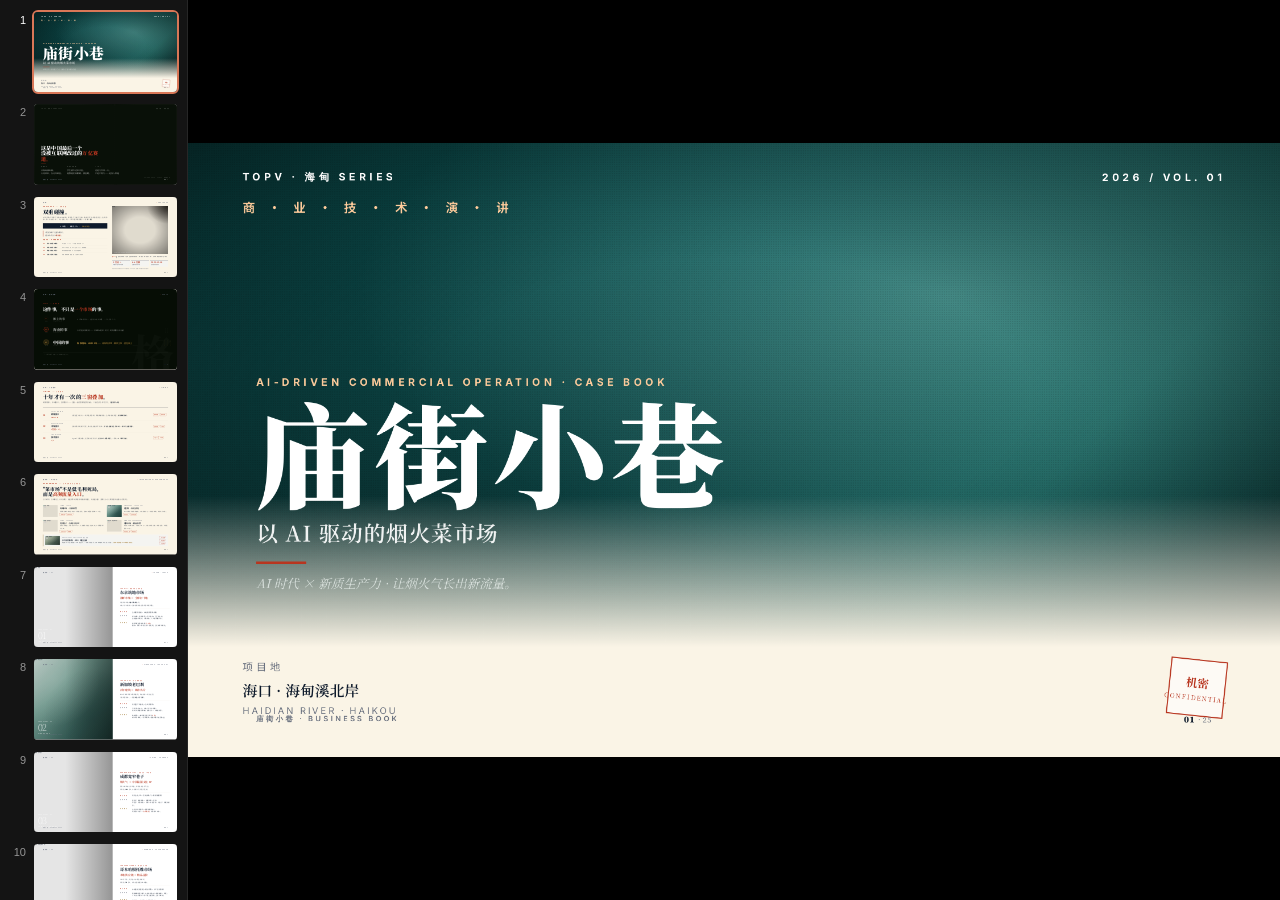
==== commit 500e55c0: "fix(slides): 修正 Cloud Code → Claude Code + 技术优势底部排版 - 03 工具名称 "Cloud Code" 改为正确的 "Claude Code" - 修复第" ====
--- a/public/temple-street-alley/slides.html
+++ b/public/temple-street-alley/slides.html
@@ -3,7 +3,8 @@
 <head>
 <meta charset="utf-8" />
 <meta name="viewport" content="width=device-width, initial-scale=1" />
-<title>庙街小巷 · 横版演讲</title>
+<title>庙街小巷 · 商业技术演讲</title>
+<link rel="icon" type="image/svg+xml" href="slides-favicon.svg" />
 <link href="https://fonts.googleapis.com/css2?family=Noto+Serif+SC:wght@400;500;600;700;800;900&family=Noto+Sans+SC:wght@400;500;600;700&family=Source+Serif+4:ital,wght@0,300;0,400;0,600;0,700;1,400&family=Inter:wght@400;500;600;700&family=JetBrains+Mono:wght@400;600&display=swap" rel="stylesheet">
 <style>
 :root{
@@ -53,14 +54,19 @@
 }
 .runfoot > span{white-space:nowrap;}
 .runfoot .folio{
-  font-family:var(--serif-en);font-weight:600;
-  color:var(--ink);font-size:15px;letter-spacing:.16em;
+  font-family:var(--serif-en);font-weight:700;
+  color:var(--ink);font-size:16px;letter-spacing:.06em;
   font-feature-settings:"lnum","tnum";
   text-transform:none;
+  display:flex;align-items:baseline;gap:5px;
 }
-.runfoot .folio .total{display:none;}
+.runfoot .folio .total{
+  display:inline;font-weight:400;
+  color:var(--smoke-2);font-size:.82em;letter-spacing:.06em;
+}
 .dark .runfoot{color:#8B96A8;}
 .dark .runfoot .folio{color:var(--paper);}
+.dark .runfoot .folio .total{color:rgba(255,255,255,.35);}
 
 /* —— 通用版心 —— */
 .body-area{
@@ -266,10 +272,7 @@
       商 · 业 · 技 · 术 · 演 · 讲
     </div>
 
-    <!-- 巨型章节号水印 (摄影区右上) -->
-    <div style="position:absolute;right:96px;top:80px;font-family:var(--serif-en);font-size:340px;line-height:1;font-weight:200;color:rgba(255,255,255,.20);letter-spacing:-.04em;user-select:none;z-index:2;">
-      01
-    </div>
+
 
     <!-- 主标题区 (位于摄影区内 · 白字) -->
     <div style="position:absolute;left:120px;right:120px;top:38%;z-index:4;">
@@ -300,6 +303,75 @@
         <div style="font-size:11px;letter-spacing:.2em;margin-top:4px;">CONFIDENTIAL</div>
       </div>
     </div>
+    <div class="runfoot"><span>庙街小巷 · BUSINESS BOOK</span><span class="folio">01<span class="total"> · 25</span></span></div>
+  </section>
+
+
+  <!-- ============ S1.5 · 开场场景 ============ -->
+  <section class="slide dark" data-screen-label="01.5 开场场景" style="padding:0;overflow:hidden;background:#0A1008;">
+
+    <!-- 左半：渔民出海照片 -->
+    <div style="position:absolute;top:0;left:0;width:58%;bottom:0;overflow:hidden;">
+      <img src="uploads/fisherman-boat.jpg" alt=""
+        style="width:100%;height:100%;object-fit:cover;object-position:center;filter:brightness(.55) saturate(.8);" />
+      <!-- 右侧渐变遮罩 -->
+      <div style="position:absolute;inset:0;background:linear-gradient(90deg,transparent 55%,#0A1008 100%);"></div>
+      <!-- 底部渐变 -->
+      <div style="position:absolute;inset:0;background:linear-gradient(180deg,transparent 60%,rgba(10,16,8,.7) 100%);"></div>
+    </div>
+
+    <!-- 右半：学生+大鱼照片 -->
+    <div style="position:absolute;top:0;right:0;width:44%;bottom:0;overflow:hidden;">
+      <img src="uploads/student-fish.jpg" alt=""
+        style="width:100%;height:100%;object-fit:cover;object-position:top center;filter:brightness(.45) saturate(.7);" />
+      <!-- 左侧渐变遮罩 -->
+      <div style="position:absolute;inset:0;background:linear-gradient(90deg,#0A1008 0%,transparent 35%);"></div>
+      <div style="position:absolute;inset:0;background:linear-gradient(180deg,transparent 60%,rgba(10,16,8,.7) 100%);"></div>
+    </div>
+
+    <!-- 全页暗底遮罩，让文字更清晰 -->
+    <div style="position:absolute;inset:0;background:rgba(10,16,8,.28);z-index:2;"></div>
+
+    <!-- 顶部标签 -->
+    <div style="position:absolute;top:56px;left:96px;right:96px;display:flex;justify-content:space-between;align-items:center;z-index:5;font-family:var(--sans-en);font-size:15px;letter-spacing:.32em;color:rgba(255,255,255,.35);font-weight:600;text-transform:uppercase;">
+      <span>TOPV · 海甸 SERIES 2026</span>
+      <span>庙街小巷 · 场景序言</span>
+    </div>
+
+    <!-- 核心文字：居中压底 -->
+    <div style="position:absolute;left:96px;right:96px;bottom:130px;z-index:5;">
+
+      <!-- 主句 -->
+      <div style="font-family:var(--serif-zh);font-weight:900;font-size:68px;line-height:1.1;color:#FFFFFF;letter-spacing:.02em;margin-bottom:32px;max-width:900px;">
+        这是中国最后一个<br/>没被互联网改过的<em style="font-style:normal;color:var(--vermilion);">万亿赛道。</em>
+      </div>
+
+      <!-- 分隔线 -->
+      <div style="width:64px;height:3px;background:var(--vermilion);margin-bottom:28px;"></div>
+
+      <!-- 副文字 -->
+      <div style="display:flex;gap:64px;align-items:flex-start;">
+        <div>
+          <div style="font-family:var(--sans-zh);font-size:16px;letter-spacing:.28em;color:rgba(255,255,255,.4);margin-bottom:10px;">凌晨四点</div>
+          <div style="font-family:var(--serif-zh);font-size:26px;color:rgba(255,255,255,.82);line-height:1.6;">从海甸溪出船。<br/>天亮回来，在北岸卸鱼。</div>
+        </div>
+        <div>
+          <div style="font-family:var(--sans-zh);font-size:16px;letter-spacing:.28em;color:rgba(255,255,255,.4);margin-bottom:10px;">海南大学对面</div>
+          <div style="font-family:var(--serif-zh);font-size:26px;color:rgba(255,255,255,.82);line-height:1.6;">学生骑车过来买鱼。<br/>他教他们看眼睛、摸鱼鳃。</div>
+        </div>
+        <div>
+          <div style="font-family:var(--sans-zh);font-size:16px;letter-spacing:.28em;color:rgba(255,255,255,.4);margin-bottom:10px;">二十年了</div>
+          <div style="font-family:var(--serif-zh);font-size:26px;color:rgba(255,255,255,.82);line-height:1.6;">还是几百块一天。<br/>不是不努力——是没人帮他。</div>
+        </div>
+      </div>
+    </div>
+
+    <!-- 右下角地图标注 -->
+    <div style="position:absolute;right:96px;bottom:80px;z-index:5;text-align:right;">
+      <div style="font-family:var(--sans-en);font-size:13px;letter-spacing:.28em;color:rgba(255,255,255,.28);font-weight:600;">HAIDIAN RIVER · HAIKOU · 海甸溪北岸</div>
+    </div>
+    <div class="runfoot"><span>庙街小巷 · BUSINESS BOOK</span><span class="folio">02<span class="total"> · 25</span></span></div>
+
   </section>
 
 
@@ -310,8 +382,7 @@
       <span class="right"><span class="dot"></span><span class="en">PROLOGUE</span></span>
     </div>
 
-    <!-- 大字水印 -->
-    <div style="position:absolute;left:96px;top:120px;font-family:var(--serif-en);font-size:380px;line-height:1;font-weight:200;color:rgba(184,53,31,.06);letter-spacing:-.04em;user-select:none;z-index:0;">02</div>
+
 
     <div class="body-area" style="display:grid;grid-template-columns:1.15fr 1fr;gap:64px;align-items:stretch;">
 
@@ -357,7 +428,7 @@
           <div style="display:grid;grid-template-columns:42px 180px 1fr;align-items:baseline;gap:14px;padding:10px 0;border-bottom:1px solid var(--rule);">
             <div style="font-family:var(--serif-en);font-size:22px;font-weight:600;color:var(--vermilion);line-height:1;">02</div>
             <div style="font-family:var(--serif-zh);font-size:18px;font-weight:700;color:var(--ink);">政策红利长在脚下</div>
-            <div style="font-family:var(--serif-zh);font-size:15px;line-height:1.65;color:var(--smoke);">2025.12.18 封关 · 15% 所得税 · 跨境数据</div>
+            <div style="font-family:var(--serif-zh);font-size:15px;line-height:1.65;color:var(--smoke);">2025.12.18 封关 · 双15%（企业+个人）· 跨境数据</div>
           </div>
           <div style="display:grid;grid-template-columns:42px 180px 1fr;align-items:baseline;gap:14px;padding:10px 0;border-bottom:1px solid var(--rule);">
             <div style="font-family:var(--serif-en);font-size:22px;font-weight:600;color:var(--vermilion);line-height:1;">03</div>
@@ -375,10 +446,13 @@
       <!-- 右：摄影占位 + 图注 + 边注引文 -->
       <div style="display:flex;flex-direction:column;gap:18px;position:relative;z-index:2;">
         <!-- 摄影框 -->
-        <div style="position:relative;flex:1;overflow:hidden;" class="photo-warm">
+        <div style="position:relative;flex:1;overflow:hidden;">
+          <img src="uploads/fisherman-net.jpg" alt="渔民出海"
+            style="width:110%;height:110%;object-fit:cover;object-position:center 40%;margin:-5%;" />
           <div class="dot-tex"></div>
           <div class="vignette"></div>
-          <image-slot id="cover-haidian-dawn" placeholder="海甸溪黎明 / 菜市场晨拍" style="position:absolute;inset:0;background:transparent;"></image-slot>
+          <!-- 遮住水印：右上角渐变蒙层 -->
+          <div style="position:absolute;top:0;right:0;width:38%;height:38%;background:radial-gradient(ellipse at top right,rgba(20,16,12,.85) 0%,transparent 70%);pointer-events:none;"></div>
           <!-- 摄影内英文标签 -->
           <div style="position:absolute;bottom:16px;left:20px;font-family:var(--sans-en);font-size:12px;letter-spacing:.36em;color:rgba(255,255,255,.85);font-weight:600;text-shadow:0 1px 4px rgba(0,0,0,.4);">HAIDIAN · DAWN MARKET</div>
         </div>
@@ -391,26 +465,114 @@
         <!-- 三组关键数据 -->
         <div style="display:grid;grid-template-columns:repeat(3,1fr);gap:12px;">
           <div style="background:var(--paper-2);padding:14px 16px;border-top:2px solid var(--ink);">
-            <div style="font-family:var(--serif-en);font-size:32px;font-weight:600;color:var(--vermilion);line-height:1;font-feature-settings:'lnum','tnum';">5 万亿</div>
-            <div style="font-family:var(--sans-zh);font-size:13px;color:var(--smoke);margin-top:6px;line-height:1.5;">中国生鲜零售年规模</div>
+            <div style="font-family:var(--serif-en);font-size:32px;font-weight:600;color:var(--vermilion);line-height:1;font-feature-settings:'lnum','tnum';">5 万亿+</div>
+            <div style="font-family:var(--sans-zh);font-size:13px;color:var(--smoke);margin-top:6px;line-height:1.5;">中国农产品市场年规模</div>
           </div>
           <div style="background:var(--paper-2);padding:14px 16px;border-top:2px solid var(--ink);">
-            <div style="font-family:var(--serif-en);font-size:32px;font-weight:600;color:var(--vermilion);line-height:1;font-feature-settings:'lnum','tnum';">&lt; 5%</div>
-            <div style="font-family:var(--sans-zh);font-size:13px;color:var(--smoke);margin-top:6px;line-height:1.5;">数字化渗透率</div>
+            <div style="font-family:var(--serif-en);font-size:32px;font-weight:600;color:var(--vermilion);line-height:1;font-feature-settings:'lnum','tnum';">4.6 万家</div>
+            <div style="font-family:var(--sans-zh);font-size:13px;color:var(--smoke);margin-top:6px;line-height:1.5;">全国传统农贸市场</div>
           </div>
           <div style="background:var(--paper-2);padding:14px 16px;border-top:2px solid var(--ink);">
             <div style="font-family:var(--serif-en);font-size:32px;font-weight:600;color:var(--vermilion);line-height:1;font-feature-settings:'lnum','tnum';">2025.12.18</div>
-            <div style="font-family:var(--sans-zh);font-size:13px;color:var(--smoke);margin-top:6px;line-height:1.5;">自贸港封关日</div>
+            <div style="font-family:var(--sans-zh);font-size:13px;color:var(--smoke);margin-top:6px;line-height:1.5;">自贸港封关启动日</div>
           </div>
         </div>
         <div style="font-family:var(--sans-zh);font-size:11px;font-style:italic;color:var(--smoke-2);line-height:1.5;">
-          数据来源：商务部《农产品流通数字化报告》2025 / 国务院《海南自贸港封关方案》
-        </div>
-      </div>
-
-    </div>
-
-    <div class="runfoot"><span>庙街小巷 · BUSINESS BOOK</span><span class="folio">02<span class="total">／ 19</span></span></div>
+          数据来源：商务部电子商务司 2025 年全年数据（2026.02 发布）/ 国务院《海南自由贸易港封关方案》
+        </div>
+      </div>
+
+    </div>
+
+    <div class="runfoot"><span>庙街小巷 · BUSINESS BOOK</span><span class="folio">03<span class="total"> · 25</span></span></div>
+  </section>
+
+
+  <!-- ============ S2.5 · 格局三层 ============ -->
+  <section class="slide" data-screen-label="02.5 格局三层" style="background:var(--paper-3);padding:0;display:flex;flex-direction:column;">
+
+    <!-- 上沿：浅色 runhead -->
+    <div class="runhead">
+      <span>序章 · 格局升维</span>
+      <span class="right"><span class="dot"></span><span class="en">SCALE</span></span>
+    </div>
+
+    <!-- 中间：暗色内容区，flex:1 撑满 -->
+    <div style="position:relative;flex:1;background:#060D05;overflow:hidden;display:flex;flex-direction:column;justify-content:center;padding:52px 120px;">
+
+      <!-- 背景大字装饰 -->
+      <div style="position:absolute;right:40px;bottom:-60px;font-family:var(--serif-zh);font-size:580px;line-height:1;font-weight:900;color:rgba(255,255,255,.022);user-select:none;pointer-events:none;">格</div>
+
+      <div style="position:relative;z-index:2;">
+
+        <div style="font-family:var(--sans-en);font-size:14px;letter-spacing:.36em;color:var(--vermilion);font-weight:700;margin-bottom:28px;">
+          SCALE <span class="tick"></span> 格局升维
+        </div>
+
+        <h2 style="font-family:var(--serif-zh);font-weight:800;font-size:60px;color:var(--paper);margin:0 0 44px;line-height:1.1;">
+          这件事，不只是<span style="color:var(--vermilion);">一个市场</span>的事。
+        </h2>
+
+        <!-- 第一层：摊主 -->
+        <div style="display:grid;grid-template-columns:88px 280px 1fr 64px;align-items:center;gap:48px;padding:26px 0;border-bottom:1px solid rgba(255,255,255,.08);">
+          <div style="display:flex;flex-direction:column;align-items:center;gap:8px;">
+            <div style="width:52px;height:52px;border-radius:50%;border:1.5px solid rgba(184,53,31,.55);display:flex;align-items:center;justify-content:center;font-family:var(--serif-en);font-size:18px;font-weight:700;color:rgba(184,53,31,.65);">01</div>
+            <div style="font-family:var(--sans-zh);font-size:10px;letter-spacing:.2em;color:rgba(255,255,255,.28);">MICRO</div>
+          </div>
+          <div>
+            <div style="font-family:var(--serif-zh);font-size:40px;font-weight:700;color:rgba(255,255,255,.50);margin-bottom:4px;">摊主的事</div>
+            <div style="font-family:var(--sans-en);font-size:11px;letter-spacing:.22em;color:rgba(255,255,255,.22);">VENDOR LAYER</div>
+          </div>
+          <div style="font-family:var(--serif-zh);font-size:22px;color:rgba(255,255,255,.42);line-height:1.55;">
+            AI 降本增效——运营成本压到 <b style="color:rgba(255,255,255,.62);">1/5</b>，一个人顶十个人
+          </div>
+          <div style="font-family:var(--serif-en);font-size:72px;font-weight:200;color:rgba(255,255,255,.05);line-height:1;text-align:right;">I</div>
+        </div>
+
+        <!-- 第二层：海南 -->
+        <div style="display:grid;grid-template-columns:88px 280px 1fr 64px;align-items:center;gap:48px;padding:30px 0;border-bottom:1px solid rgba(255,255,255,.08);">
+          <div style="display:flex;flex-direction:column;align-items:center;gap:8px;">
+            <div style="width:60px;height:60px;border-radius:50%;border:2px solid rgba(184,53,31,.8);background:rgba(184,53,31,.12);display:flex;align-items:center;justify-content:center;font-family:var(--serif-en);font-size:22px;font-weight:700;color:rgba(184,53,31,.9);">02</div>
+            <div style="font-family:var(--sans-zh);font-size:10px;letter-spacing:.2em;color:rgba(255,255,255,.30);">MESO</div>
+          </div>
+          <div>
+            <div style="font-family:var(--serif-zh);font-size:48px;font-weight:700;color:rgba(255,255,255,.72);margin-bottom:4px;">海南的事</div>
+            <div style="font-family:var(--sans-en);font-size:11px;letter-spacing:.22em;color:rgba(255,255,255,.28);">HAINAN LAYER</div>
+          </div>
+          <div style="font-family:var(--serif-zh);font-size:24px;color:rgba(255,255,255,.58);line-height:1.55;">
+            自贸港政策红利——双 <b style="color:rgba(255,255,255,.78);">15%</b> 税率 · 封关 · 跨境数据自由流动
+          </div>
+          <div style="font-family:var(--serif-en);font-size:96px;font-weight:200;color:rgba(255,255,255,.07);line-height:1;text-align:right;">II</div>
+        </div>
+
+        <!-- 第三层：中国 -->
+        <div style="display:grid;grid-template-columns:88px 280px 1fr 64px;align-items:center;gap:48px;padding:34px 0;">
+          <div style="display:flex;flex-direction:column;align-items:center;gap:8px;">
+            <div style="width:70px;height:70px;border-radius:50%;border:2.5px solid var(--gold);background:rgba(160,122,53,.2);display:flex;align-items:center;justify-content:center;font-family:var(--serif-en);font-size:26px;font-weight:700;color:var(--gold);">03</div>
+            <div style="font-family:var(--sans-zh);font-size:10px;letter-spacing:.2em;color:rgba(255,255,255,.38);">MACRO</div>
+          </div>
+          <div>
+            <div style="font-family:var(--serif-zh);font-size:54px;font-weight:800;color:var(--paper);margin-bottom:4px;">中国的事</div>
+            <div style="font-family:var(--sans-en);font-size:11px;letter-spacing:.22em;color:rgba(255,255,255,.32);">NATIONAL LAYER</div>
+          </div>
+          <div style="font-family:var(--serif-zh);font-size:28px;font-weight:800;color:var(--gold);line-height:1.55;text-shadow:0 1px 0 rgba(255,220,120,.35),0 -1px 0 rgba(80,56,12,.4);">
+            海权格局 · 未来 20 年——<span style="font-weight:500;color:var(--gold-d);">南海经济带 · 粮食主权 · 蓝色国土</span>
+          </div>
+          <div style="font-family:var(--serif-en);font-size:120px;font-weight:200;color:rgba(160,122,53,.12);line-height:1;text-align:right;">III</div>
+        </div>
+
+        <!-- 底部寄语 -->
+        <div style="margin-top:28px;padding-top:18px;border-top:1px solid rgba(255,255,255,.08);">
+          <div style="font-family:var(--serif-zh);font-size:19px;color:rgba(255,255,255,.35);font-style:italic;">
+            「一个菜市场，站在三个时代的交叉口。」
+          </div>
+        </div>
+
+      </div>
+    </div>
+
+    <!-- 下沿：浅色 runfoot -->
+    <div class="runfoot"><span>庙街小巷 · BUSINESS BOOK</span><span class="folio">04<span class="total"> · 25</span></span></div>
   </section>
 
 
@@ -421,8 +583,7 @@
       <span class="right"><span class="dot"></span><span class="en">TIMING</span></span>
     </div>
 
-    <!-- 大字水印 -->
-    <div style="position:absolute;right:96px;top:160px;font-family:var(--serif-en);font-size:420px;line-height:1;font-weight:200;color:rgba(184,53,31,.08);letter-spacing:-.04em;user-select:none;">03</div>
+
 
     <div class="body-area">
       <div style="font-family:var(--sans-en);font-size:18px;letter-spacing:.36em;color:var(--vermilion);font-weight:700;margin-bottom:18px;">
@@ -495,32 +656,31 @@
       </div>
     </div>
 
-    <div class="runfoot"><span>庙街小巷 · BUSINESS BOOK</span><span class="folio">03<span class="total">／ 19</span></span></div>
+    <div class="runfoot"><span>庙街小巷 · BUSINESS BOOK</span><span class="folio">05<span class="total"> · 25</span></span></div>
   </section>
 
 
   <!-- ============ S4 · 四大标杆总览 ============ -->
-  <section class="slide" data-screen-label="04 国际四标杆" style="background:var(--paper-3);">
+  <section class="slide" data-screen-label="04 五大标杆" style="background:var(--paper-3);">
     <div class="runhead">
       <span>看世界 · 四大标杆</span>
       <span class="right"><span class="dot"></span><span class="en">INTERNATIONAL BENCHMARKS</span></span>
     </div>
 
-    <!-- 大字水印 -->
-    <div style="position:absolute;right:96px;top:160px;font-family:var(--serif-en);font-size:420px;line-height:1;font-weight:200;color:rgba(184,53,31,.08);letter-spacing:-.04em;user-select:none;">04</div>
+
 
     <div class="body-area">
       <div style="font-family:var(--sans-en);font-size:18px;letter-spacing:.36em;color:var(--vermilion);font-weight:700;margin-bottom:18px;">
         BENCHMARKS
         <span class="tick"></span>
-        全球四种前沿空间形态
+        全球五种前沿空间形态
       </div>
       <h2 style="font-family:var(--serif-zh);font-weight:800;font-size:64px;color:var(--ink);margin:0 0 16px;line-height:1.1;letter-spacing:.02em;">
         "菜市场"不是低毛利死局，<br />
         而是<span style="color:var(--vermilion);">高频流量入口</span>。
       </h2>
       <p style="font-family:var(--serif-zh);font-size:22px;line-height:1.75;color:var(--smoke);margin:0 0 36px;max-width:1500px;">
-        四个城市，四种路径，共同证明：通过菜市场吸引保底高频流量，
+        五个城市，五种路径，共同证明：通过菜市场吸引保底高频流量，
         再通过文旅 / 服务 / 办公 / 孵化的高溢价业态变现。
       </p>
 
@@ -529,150 +689,171 @@
       <!-- 2x2 编辑式卡 -->
       <div style="display:grid;grid-template-columns:1fr 1fr;grid-template-rows:1fr 1fr;gap:24px 36px;flex:1;">
 
-        <!-- 01 巴塞罗那 -->
+        <!-- 01 东京筑地 -->
         <div style="display:grid;grid-template-columns:200px 1fr;gap:24px;align-items:start;">
-          <div style="position:relative;height:160px;overflow:hidden;" class="city-barcelona">
+          <div style="position:relative;height:160px;overflow:hidden;" class="city-tokyo">
             <div class="dot-tex"></div>
-            <image-slot id="city-barcelona-thumb" placeholder="巴塞罗那照片" style="position:absolute;inset:0;background:transparent;"></image-slot>
+            <img src="uploads/tsukiji-market.png" alt="东京筑地" style="position:absolute;inset:0;width:100%;height:100%;object-fit:cover;object-position:center;" />
             <div style="position:absolute;left:12px;top:10px;font-family:var(--serif-en);font-size:32px;color:#FFFFFF;font-weight:600;line-height:1;text-shadow:0 2px 6px rgba(0,0,0,.4);">01</div>
           </div>
           <div>
-            <div style="font-family:var(--sans-en);font-size:13px;letter-spacing:.32em;color:var(--smoke-2);font-weight:700;margin-bottom:8px;">SPAIN · BARCELONA</div>
-            <div style="font-family:var(--serif-zh);font-size:26px;font-weight:700;color:var(--ink);margin-bottom:8px;line-height:1.3;">超级市集 · 文旅折叠</div>
+            <div style="font-family:var(--sans-en);font-size:13px;letter-spacing:.32em;color:var(--smoke-2);font-weight:700;margin-bottom:8px;">JAPAN · TOKYO</div>
+            <div style="font-family:var(--serif-zh);font-size:26px;font-weight:700;color:var(--ink);margin-bottom:8px;line-height:1.3;">筑地市场 · 文旅转型</div>
             <p style="font-family:var(--serif-zh);font-size:18px;line-height:1.7;color:var(--smoke);margin:0 0 12px;">
-              白日刚需 + 夜间文旅，全时段高坪效。
+              世界级海鲜市集向全球打卡目的地迭代，游客日耗是普通市集 5–8 倍。
             </p>
-            <span class="tag v" style="font-size:13px;">文旅驱动</span>
-            <span class="tag v" style="font-size:13px;">本地刚需</span>
-          </div>
-        </div>
-
-        <!-- 02 新加坡 -->
+            <span class="tag v" style="font-size:13px;">海鲜文旅</span>
+            <span class="tag v" style="font-size:13px;">全球目的地</span>
+          </div>
+        </div>
+
+        <!-- 02 新加坡老巴刹 -->
         <div style="display:grid;grid-template-columns:200px 1fr;gap:24px;align-items:start;">
           <div style="position:relative;height:160px;overflow:hidden;" class="city-singapore">
             <div class="dot-tex"></div>
-            <image-slot id="city-singapore-thumb" placeholder="新加坡照片" style="position:absolute;inset:0;background:transparent;"></image-slot>
+            <img src="uploads/lau-pa-sat.png" alt="新加坡老巴刹" style="position:absolute;inset:0;width:100%;height:100%;object-fit:cover;object-position:center;" />
             <div style="position:absolute;left:12px;top:10px;font-family:var(--serif-en);font-size:32px;color:#FFFFFF;font-weight:600;line-height:1;text-shadow:0 2px 6px rgba(0,0,0,.4);">02</div>
           </div>
           <div>
-            <div style="font-family:var(--sans-en);font-size:13px;letter-spacing:.32em;color:var(--smoke-2);font-weight:700;margin-bottom:8px;">SINGAPORE</div>
-            <div style="font-family:var(--serif-zh);font-size:26px;font-weight:700;color:var(--ink);margin-bottom:8px;line-height:1.3;">垂直社区 · 精细化</div>
+            <div style="font-family:var(--sans-en);font-size:13px;letter-spacing:.32em;color:var(--smoke-2);font-weight:700;margin-bottom:8px;">SINGAPORE · LAU PA SAT</div>
+            <div style="font-family:var(--serif-zh);font-size:26px;font-weight:700;color:var(--ink);margin-bottom:8px;line-height:1.3;">老巴刹 · 历史活化</div>
             <p style="font-family:var(--serif-zh);font-size:18px;line-height:1.7;color:var(--smoke);margin:0 0 12px;">
-              会员制高频复购 + 供应链金融隐形利差。
+              1894 年维多利亚铸铁建筑，日间熟食中心 + 夜间沙嗲街，城市名片双收。
             </p>
-            <span class="tag v" style="font-size:13px;">社区刚需</span>
-            <span class="tag v" style="font-size:13px;">供应链金融</span>
-          </div>
-        </div>
-
-        <!-- 03 迈阿密 -->
+            <span class="tag v" style="font-size:13px;">历史活化</span>
+            <span class="tag v" style="font-size:13px;">全时段运营</span>
+          </div>
+        </div>
+
+        <!-- 03 成都宽窄巷子 -->
         <div style="display:grid;grid-template-columns:200px 1fr;gap:24px;align-items:start;">
-          <div style="position:relative;height:160px;overflow:hidden;" class="city-miami">
+          <div style="position:relative;height:160px;overflow:hidden;" class="city-chengdu">
             <div class="dot-tex"></div>
-            <image-slot id="city-miami-thumb" placeholder="迈阿密照片" style="position:absolute;inset:0;background:transparent;"></image-slot>
+            <img src="uploads/kuanzhai-alley.png" alt="成都宽窄巷子" style="position:absolute;inset:0;width:100%;height:100%;object-fit:cover;object-position:center;" />
             <div style="position:absolute;left:12px;top:10px;font-family:var(--serif-en);font-size:32px;color:#FFFFFF;font-weight:600;line-height:1;text-shadow:0 2px 6px rgba(0,0,0,.4);">03</div>
           </div>
           <div>
-            <div style="font-family:var(--sans-en);font-size:13px;letter-spacing:.32em;color:var(--smoke-2);font-weight:700;margin-bottom:8px;">USA · MIAMI</div>
-            <div style="font-family:var(--serif-zh);font-size:26px;font-weight:700;color:var(--ink);margin-bottom:8px;line-height:1.3;">滨水数字游民部落</div>
+            <div style="font-family:var(--sans-en);font-size:13px;letter-spacing:.32em;color:var(--smoke-2);font-weight:700;margin-bottom:8px;">CHINA · CHENGDU</div>
+            <div style="font-family:var(--serif-zh);font-size:26px;font-weight:700;color:var(--ink);margin-bottom:8px;line-height:1.3;">宽窄巷子 · 在地文化 IP</div>
             <p style="font-family:var(--serif-zh);font-size:18px;line-height:1.7;color:var(--smoke);margin:0 0 12px;">
-              亲水景观溢价 + 长线置换初创股权。
+              清代古街改造，年客流 3000 万+，文旅餐饮非遗全业态变现，中国最强烟火气 IP。
             </p>
-            <span class="tag v" style="font-size:13px;">滨水经济</span>
-            <span class="tag v" style="font-size:13px;">创新孵化</span>
-          </div>
-        </div>
-
-        <!-- 04 阿姆斯特丹 -->
+            <span class="tag v" style="font-size:13px;">在地文化 IP</span>
+            <span class="tag v" style="font-size:13px;">新国潮</span>
+          </div>
+        </div>
+
+        <!-- 04 哥本哈根托维市场 -->
         <div style="display:grid;grid-template-columns:200px 1fr;gap:24px;align-items:start;">
-          <div style="position:relative;height:160px;overflow:hidden;" class="city-amsterdam">
+          <div style="position:relative;height:160px;overflow:hidden;" class="city-copenhagen">
             <div class="dot-tex"></div>
-            <image-slot id="city-amsterdam-thumb" placeholder="阿姆斯特丹照片" style="position:absolute;inset:0;background:transparent;"></image-slot>
+            <img src="uploads/copenhagen.jpeg" alt="哥本哈根托维市场" style="position:absolute;inset:0;width:100%;height:100%;object-fit:cover;object-position:center;" />
             <div style="position:absolute;left:12px;top:10px;font-family:var(--serif-en);font-size:32px;color:#FFFFFF;font-weight:600;line-height:1;text-shadow:0 2px 6px rgba(0,0,0,.4);">04</div>
           </div>
           <div>
-            <div style="font-family:var(--sans-en);font-size:13px;letter-spacing:.32em;color:var(--smoke-2);font-weight:700;margin-bottom:8px;">NETHERLANDS · AMSTERDAM</div>
-            <div style="font-family:var(--serif-zh);font-size:26px;font-weight:700;color:var(--ink);margin-bottom:8px;line-height:1.3;">水岸创客 · ESG 金融</div>
+            <div style="font-family:var(--sans-en);font-size:13px;letter-spacing:.32em;color:var(--smoke-2);font-weight:700;margin-bottom:8px;">DENMARK · COPENHAGEN</div>
+            <div style="font-family:var(--serif-zh);font-size:26px;font-weight:700;color:var(--ink);margin-bottom:8px;line-height:1.3;">托维市场 · 精品农贸</div>
             <p style="font-family:var(--serif-zh);font-size:18px;line-height:1.7;color:var(--smoke);margin:0 0 12px;">
-              情绪价值溢价 + 引入 ESG 绿色金融基金。
+              现代农夫市集标杆，年客流 500 万+，本地有机供应链 + 精品溢价，单价是超市 2–3 倍。
             </p>
+            <span class="tag v" style="font-size:13px;">本地供应链</span>
+            <span class="tag v" style="font-size:13px;">精品溢价</span>
+          </div>
+        </div>
+
+        <!-- 05 阿姆斯特丹·重点标杆·通栏 -->
+        <div style="grid-column:1/-1;display:grid;grid-template-columns:200px 1fr auto;gap:24px;align-items:center;padding:18px 24px;background:var(--paper-2);border-left:4px solid var(--gold);">
+          <div style="position:relative;height:120px;overflow:hidden;" class="city-amsterdam">
+            <div class="dot-tex"></div>
+            <img src="uploads/amsterdam.webp" alt="阿姆斯特丹" style="position:absolute;inset:0;width:100%;height:100%;object-fit:cover;object-position:center;" />
+            <div style="position:absolute;left:12px;top:10px;font-family:var(--serif-en);font-size:32px;color:#FFFFFF;font-weight:600;line-height:1;text-shadow:0 2px 6px rgba(0,0,0,.4);">05</div>
+          </div>
+          <div>
+            <div style="font-family:var(--sans-en);font-size:12px;letter-spacing:.32em;color:var(--smoke-2);font-weight:700;margin-bottom:6px;">NETHERLANDS · AMSTERDAM · 重点参照</div>
+            <div style="font-family:var(--serif-zh);font-size:26px;font-weight:700;color:var(--ink);margin-bottom:6px;">水岸创客市集 · ESG 绿色金融</div>
+            <p style="font-family:var(--serif-zh);font-size:17px;line-height:1.65;color:var(--smoke);margin:0;">
+              绿色循环 + 文创孵化器 + ESG 基金引入——情绪价值溢价，同时降低融资成本、提升估值。<b style="color:var(--gold);">与海甸溪自贸港 ESG 政策高度契合。</b>
+            </p>
+          </div>
+          <div style="display:flex;flex-direction:column;gap:8px;">
+            <span class="tag v" style="font-size:13px;">ESG 金融</span>
             <span class="tag v" style="font-size:13px;">绿色循环</span>
-            <span class="tag v" style="font-size:13px;">新消费孵化</span>
-          </div>
-        </div>
-
-      </div>
-    </div>
-
-    <div class="runfoot"><span>庙街小巷 · BUSINESS BOOK</span><span class="folio">04<span class="total">／ 19</span></span></div>
+            <span class="tag v" style="font-size:13px;">文创孵化</span>
+          </div>
+        </div>
+
+      </div>
+    </div>
+
+    <div class="runfoot"><span>庙街小巷 · BUSINESS BOOK</span><span class="folio">06<span class="total"> · 25</span></span></div>
   </section>
 
 
-  <!-- ============ S5 · 巴塞罗那 ============ -->
-  <section class="slide" data-screen-label="05 巴塞罗那超级市集">
+  <!-- ============ S5 · 东京筑地 ============ -->
+  <section class="slide" data-screen-label="05 东京筑地市场">
     <div class="runhead">
       <span>看世界 · 01</span>
-      <span class="right"><span class="dot"></span><span class="en">SPAIN · BARCELONA</span></span>
+      <span class="right"><span class="dot"></span><span class="en">JAPAN · TOKYO</span></span>
     </div>
 
     <!-- 左照片 -->
-    <div style="position:absolute;left:0;top:0;width:55%;height:100%;" class="city-barcelona">
+    <div style="position:absolute;left:0;top:0;width:55%;height:100%;" class="city-tokyo">
       <div class="dot-tex"></div>
-      <image-slot id="city-barcelona-detail" placeholder="拖入巴塞罗那 Boqueria / Sant Antoni 市集照片" style="position:absolute;inset:0;background:transparent;"></image-slot>
+      <img src="uploads/tsukiji-market.png" alt="东京筑地" style="position:absolute;inset:0;width:100%;height:100%;object-fit:cover;object-position:center;" />
       <div style="position:absolute;inset:0;background:linear-gradient(90deg, transparent 40%, rgba(0,0,0,.35) 100%);pointer-events:none;"></div>
       <div style="position:absolute;left:48px;bottom:64px;color:#FFFFFF;z-index:2;">
         <div style="font-family:var(--sans-en);font-size:14px;letter-spacing:.36em;color:rgba(255,255,255,.85);font-weight:700;margin-bottom:8px;">CASE STUDY · 01</div>
         <div style="font-family:var(--serif-en);font-size:140px;font-weight:300;line-height:.9;color:#FFFFFF;letter-spacing:-.02em;">01</div>
-        <div style="font-family:var(--sans-en);font-size:18px;letter-spacing:.4em;color:rgba(255,255,255,.85);margin-top:14px;">SPAIN · BARCELONA</div>
+        <div style="font-family:var(--sans-en);font-size:18px;letter-spacing:.4em;color:rgba(255,255,255,.85);margin-top:14px;">JAPAN · TOKYO</div>
       </div>
     </div>
 
     <!-- 右文字 -->
     <div style="position:absolute;left:55%;top:0;bottom:0;right:0;padding:96px;display:flex;flex-direction:column;justify-content:center;">
-      <div style="font-family:var(--sans-en);font-size:16px;letter-spacing:.36em;color:var(--vermilion);font-weight:700;margin-bottom:14px;">SUPER MARKET · 超级市集</div>
+      <div style="font-family:var(--sans-en);font-size:16px;letter-spacing:.36em;color:var(--vermilion);font-weight:700;margin-bottom:14px;">TSUKIJI · 筑地市场文旅转型</div>
       <h3 class="section-title" style="font-size:54px;margin-bottom:20px;">
-        西班牙超级市集<br />
-        <span style="color:var(--vermilion);font-size:36px;font-weight:600;">文旅与市井的折叠</span>
+        东京筑地市场<br />
+        <span style="color:var(--vermilion);font-size:36px;font-weight:600;">海鲜市集 × 全球打卡地</span>
       </h3>
       <p style="font-family:var(--serif-zh);font-size:20px;line-height:1.75;color:var(--smoke);margin:0 0 28px;">
-        对传统菜市场进行美学升级 + 功能重组，<br />
-        实现空间在<b style="color:var(--ink);">全时段</b>的高效运转。
+        从批发市场向<b style="color:var(--ink);">文旅目的地</b>迭代，<br />
+        本地人早市刚需 + 全球游客体验溢价两条线同时跑。
       </p>
 
       <div class="rule" style="margin-bottom:24px;"></div>
 
       <div style="display:grid;grid-template-columns:140px 1fr;row-gap:22px;column-gap:24px;align-items:start;">
         <div style="font-family:var(--sans-zh);font-size:14px;letter-spacing:.32em;color:var(--vermilion);font-weight:700;padding-top:4px;">核 心 导 向</div>
-        <div style="font-family:var(--serif-zh);font-size:22px;line-height:1.7;color:var(--ink);">旅游业驱动 + 本地刚需流量</div>
+        <div style="font-family:var(--serif-zh);font-size:22px;line-height:1.7;color:var(--ink);">全球游客驱动 + 本地刚需双轨保底</div>
 
         <div style="font-family:var(--sans-zh);font-size:14px;letter-spacing:.32em;color:var(--smoke-2);font-weight:700;padding-top:4px;">空 间 布 局</div>
         <div style="font-family:var(--serif-zh);font-size:20px;line-height:1.7;color:var(--ink);">
-          地面：白天高颜值生鲜市集 / 下午晚间无缝切换为特色餐饮 · 小酒馆；<br />
-          高层：文旅与餐饮品牌孵化基地。
+          场外市集：海鲜零售 + 寿司站食 + 玉子烧小店；<br />
+          金枪鱼拍卖观光：付费体验，人均消费翻 3 倍。
         </div>
 
         <div style="font-family:var(--sans-zh);font-size:14px;letter-spacing:.32em;color:var(--gold);font-weight:700;padding-top:4px;">利 润 锚 点</div>
         <div style="font-family:var(--serif-zh);font-size:20px;line-height:1.7;color:var(--ink);">
-          白日刚需 + 夜间文旅，全时段高坪效；<br />
-          文旅溢价 + 品牌孵化增值收益。
-        </div>
-      </div>
-    </div>
-
-    <div class="runfoot"><span>庙街小巷 · BUSINESS BOOK</span><span class="folio">05<span class="total">／ 19</span></span></div>
+          游客日耗是普通市集 <b style="color:var(--vermilion);">5–8 倍</b>；<br />
+          餐饮 + 零售 + 体验门票三重变现，全天候坪效领先。
+        </div>
+      </div>
+    </div>
+
+    <div class="runfoot"><span>庙街小巷 · BUSINESS BOOK</span><span class="folio">07<span class="total"> · 25</span></span></div>
   </section>
 
 
-  <!-- ============ S6 · 新加坡 ============ -->
-  <section class="slide" data-screen-label="06 新加坡垂直社区">
+  <!-- ============ S6 · 新加坡老巴刹 ============ -->
+  <section class="slide" data-screen-label="06 新加坡老巴刹">
     <div class="runhead">
       <span>看世界 · 02</span>
-      <span class="right"><span class="dot"></span><span class="en">SINGAPORE</span></span>
+      <span class="right"><span class="dot"></span><span class="en">SINGAPORE · LAU PA SAT</span></span>
     </div>
 
     <div style="position:absolute;left:0;top:0;width:55%;height:100%;" class="city-singapore">
       <div class="dot-tex"></div>
-      <image-slot id="city-singapore-detail" placeholder="拖入新加坡邻里中心 / Wet Market 照片" style="position:absolute;inset:0;background:transparent;"></image-slot>
+      <img src="uploads/lau-pa-sat-clock.webp" alt="新加坡老巴刹" style="position:absolute;inset:0;width:100%;height:100%;object-fit:cover;object-position:center;" />
       <div style="position:absolute;inset:0;background:linear-gradient(90deg, transparent 40%, rgba(0,0,0,.35) 100%);pointer-events:none;"></div>
       <div style="position:absolute;left:48px;bottom:64px;color:#FFFFFF;z-index:2;">
         <div style="font-family:var(--sans-en);font-size:14px;letter-spacing:.36em;color:rgba(255,255,255,.85);font-weight:700;margin-bottom:8px;">CASE STUDY · 02</div>
@@ -682,120 +863,173 @@
     </div>
 
     <div style="position:absolute;left:55%;top:0;bottom:0;right:0;padding:96px;display:flex;flex-direction:column;justify-content:center;">
-      <div style="font-family:var(--sans-en);font-size:16px;letter-spacing:.36em;color:var(--vermilion);font-weight:700;margin-bottom:14px;">VERTICAL HUB · 垂直社区枢纽</div>
+      <div style="font-family:var(--sans-en);font-size:16px;letter-spacing:.36em;color:var(--vermilion);font-weight:700;margin-bottom:14px;">LAU PA SAT · 历史建筑活化</div>
       <h3 class="section-title" style="font-size:54px;margin-bottom:20px;">
-        新加坡垂直社区<br />
-        <span style="color:var(--vermilion);font-size:36px;font-weight:600;">高频复购 + 标准化</span>
+        新加坡老巴刹<br />
+        <span style="color:var(--vermilion);font-size:36px;font-weight:600;">百年建筑 × 城市名片</span>
       </h3>
       <p style="font-family:var(--serif-zh);font-size:20px;line-height:1.75;color:var(--smoke);margin:0 0 28px;">
-        侧重<b style="color:var(--ink);">高频次复购</b>与标准化管理，<br />
-        是具备<b style="color:var(--ink);">强复制性</b>的高密度综合体。
+        1894 年维多利亚式铸铁建筑，政府保护 + 商业运营，<br />
+        日夜两套剧本，<b style="color:var(--ink);">一个空间全天不打烊</b>。
       </p>
 
       <div class="rule" style="margin-bottom:24px;"></div>
 
       <div style="display:grid;grid-template-columns:140px 1fr;row-gap:22px;column-gap:24px;align-items:start;">
         <div style="font-family:var(--sans-zh);font-size:14px;letter-spacing:.32em;color:var(--vermilion);font-weight:700;padding-top:4px;">核 心 导 向</div>
-        <div style="font-family:var(--serif-zh);font-size:22px;line-height:1.7;color:var(--ink);">社区刚需 + 专业服务保障 + 供应链金融</div>
+        <div style="font-family:var(--serif-zh);font-size:22px;line-height:1.7;color:var(--ink);">历史遗产商业化 + 全时段双收</div>
 
         <div style="font-family:var(--sans-zh);font-size:14px;letter-spacing:.32em;color:var(--smoke-2);font-weight:700;padding-top:4px;">空 间 布 局</div>
         <div style="font-family:var(--serif-zh);font-size:20px;line-height:1.7;color:var(--ink);">
-          底层：数字化生鲜中心 + 极速前置仓；<br />
-          中高层：家政 / 洗衣 / 维修 + 微型金融服务网点。
+          日间：熟食中心，本地人早午市刚需；<br />
+          夜间：封路摆沙嗲摊，游客打卡 + 本地夜经济。
         </div>
 
         <div style="font-family:var(--sans-zh);font-size:14px;letter-spacing:.32em;color:var(--gold);font-weight:700;padding-top:4px;">利 润 锚 点</div>
         <div style="font-family:var(--serif-zh);font-size:20px;line-height:1.7;color:var(--ink);">
-          会员制绑定高频复购流水；<br />
-          便民 / 商户分成 + <b style="color:var(--vermilion);">供应链流水贷</b>隐形利差。
-        </div>
-      </div>
-    </div>
-
-    <div class="runfoot"><span>庙街小巷 · BUSINESS BOOK</span><span class="folio">06<span class="total">／ 19</span></span></div>
+          地标溢价 → 摊位租金高于周边 <b style="color:var(--vermilion);">3 倍</b>；<br />
+          城市名片曝光 → 品牌赞助 + 旅游局联合运营收益。
+        </div>
+      </div>
+    </div>
+
+    <div class="runfoot"><span>庙街小巷 · BUSINESS BOOK</span><span class="folio">08<span class="total"> · 25</span></span></div>
   </section>
 
 
-  <!-- ============ S7 · 迈阿密 ============ -->
-  <section class="slide" data-screen-label="07 迈阿密滨水部落">
+  <!-- ============ S7 · 成都宽窄巷子 ============ -->
+  <section class="slide" data-screen-label="07 成都宽窄巷子">
     <div class="runhead">
       <span>看世界 · 03</span>
-      <span class="right"><span class="dot"></span><span class="en">USA · MIAMI</span></span>
-    </div>
-
-    <div style="position:absolute;left:0;top:0;width:55%;height:100%;" class="city-miami">
+      <span class="right"><span class="dot"></span><span class="en">CHINA · CHENGDU</span></span>
+    </div>
+
+    <div style="position:absolute;left:0;top:0;width:55%;height:100%;" class="city-chengdu">
       <div class="dot-tex"></div>
-      <image-slot id="city-miami-detail" placeholder="拖入迈阿密滨水 / Wynwood 街区照片" style="position:absolute;inset:0;background:transparent;"></image-slot>
+      <img src="uploads/kuanzhai-alley.png" alt="成都宽窄巷子" style="position:absolute;inset:0;width:100%;height:100%;object-fit:cover;object-position:center;" />
       <div style="position:absolute;inset:0;background:linear-gradient(90deg, transparent 40%, rgba(0,0,0,.35) 100%);pointer-events:none;"></div>
       <div style="position:absolute;left:48px;bottom:64px;color:#FFFFFF;z-index:2;">
         <div style="font-family:var(--sans-en);font-size:14px;letter-spacing:.36em;color:rgba(255,255,255,.85);font-weight:700;margin-bottom:8px;">CASE STUDY · 03</div>
         <div style="font-family:var(--serif-en);font-size:140px;font-weight:300;line-height:.9;color:#FFFFFF;letter-spacing:-.02em;">03</div>
-        <div style="font-family:var(--sans-en);font-size:18px;letter-spacing:.4em;color:rgba(255,255,255,.85);margin-top:14px;">USA · MIAMI</div>
+        <div style="font-family:var(--sans-en);font-size:18px;letter-spacing:.4em;color:rgba(255,255,255,.85);margin-top:14px;">CHINA · CHENGDU</div>
       </div>
     </div>
 
     <div style="position:absolute;left:55%;top:0;bottom:0;right:0;padding:96px;display:flex;flex-direction:column;justify-content:center;">
-      <div style="font-family:var(--sans-en);font-size:16px;letter-spacing:.36em;color:var(--vermilion);font-weight:700;margin-bottom:14px;">RIVERSIDE TRIBE · 滨水数字游民部落</div>
+      <div style="font-family:var(--sans-en);font-size:16px;letter-spacing:.36em;color:var(--vermilion);font-weight:700;margin-bottom:14px;">KUANZHAI ALLEY · 在地文化 IP 变现</div>
       <h3 class="section-title" style="font-size:54px;margin-bottom:20px;">
-        迈阿密滨水部落<br />
-        <span style="color:var(--vermilion);font-size:36px;font-weight:600;">跨界生活方式</span>
+        成都宽窄巷子<br />
+        <span style="color:var(--vermilion);font-size:36px;font-weight:600;">烟火气 × 中国最强文化 IP</span>
       </h3>
       <p style="font-family:var(--serif-zh);font-size:20px;line-height:1.75;color:var(--smoke);margin:0 0 28px;">
-        充分利用<b style="color:var(--ink);">亲水地理特征</b>，<br />
-        把生活刚需与产业聚集做跨界结合。
+        清代古街政府主导改造，保留在地生活气息，<br />
+        年客流 <b style="color:var(--ink);">3000 万+</b>，中国烟火气变现天花板。
       </p>
 
       <div class="rule" style="margin-bottom:24px;"></div>
 
       <div style="display:grid;grid-template-columns:140px 1fr;row-gap:22px;column-gap:24px;align-items:start;">
         <div style="font-family:var(--sans-zh);font-size:14px;letter-spacing:.32em;color:var(--vermilion);font-weight:700;padding-top:4px;">核 心 导 向</div>
-        <div style="font-family:var(--serif-zh);font-size:22px;line-height:1.7;color:var(--ink);">滨水水岸经济 + 创新孵化 + 长期资本</div>
+        <div style="font-family:var(--serif-zh);font-size:22px;line-height:1.7;color:var(--ink);">历史文化 IP × 在地烟火气 = 新国潮消费</div>
 
         <div style="font-family:var(--sans-zh);font-size:14px;letter-spacing:.32em;color:var(--smoke-2);font-weight:700;padding-top:4px;">空 间 布 局</div>
         <div style="font-family:var(--serif-zh);font-size:20px;line-height:1.7;color:var(--ink);">
-          沿河岸：精品农贸 + 轻食餐饮 + 露天咖啡 · 打卡地；<br />
-          上层：数字游民 / 自由职业者联合办公孵化基地。
+          宽巷子：精品餐饮 + 国潮零售 + 民宿；<br />
+          窄巷子：民俗体验 + 茶馆 + 非遗手作；井巷子：酒吧夜经济。
         </div>
 
         <div style="font-family:var(--sans-zh);font-size:14px;letter-spacing:.32em;color:var(--gold);font-weight:700;padding-top:4px;">利 润 锚 点</div>
         <div style="font-family:var(--serif-zh);font-size:20px;line-height:1.7;color:var(--ink);">
-          稀缺滨水景观→餐饮零售租金溢价；<br />
-          联合办公租金 + <b style="color:var(--vermilion);">置换早期股权</b>长线资本收益。
-        </div>
-      </div>
-    </div>
-
-    <div class="runfoot"><span>庙街小巷 · BUSINESS BOOK</span><span class="folio">07<span class="total">／ 19</span></span></div>
+          文化 IP 品牌溢价 + 版权授权收益；<br />
+          高频打卡内容 → <b style="color:var(--vermilion);">自带流量</b>，省去推广成本。
+        </div>
+      </div>
+    </div>
+
+    <div class="runfoot"><span>庙街小巷 · BUSINESS BOOK</span><span class="folio">09<span class="total"> · 25</span></span></div>
   </section>
 
 
-  <!-- ============ S8 · 阿姆斯特丹 ============ -->
-  <section class="slide" data-screen-label="08 阿姆斯特丹创客市集">
+  <!-- ============ S8 · 哥本哈根托维市场 ============ -->
+  <section class="slide" data-screen-label="08 哥本哈根托维市场">
     <div class="runhead">
       <span>看世界 · 04</span>
-      <span class="right"><span class="dot"></span><span class="en">NETHERLANDS · AMSTERDAM</span></span>
-    </div>
-
-    <div style="position:absolute;left:0;top:0;width:55%;height:100%;" class="city-amsterdam">
+      <span class="right"><span class="dot"></span><span class="en">DENMARK · COPENHAGEN</span></span>
+    </div>
+
+    <div style="position:absolute;left:0;top:0;width:55%;height:100%;" class="city-copenhagen">
       <div class="dot-tex"></div>
-      <image-slot id="city-amsterdam-detail" placeholder="拖入阿姆斯特丹 De Foodhallen / 运河市集照片" style="position:absolute;inset:0;background:transparent;"></image-slot>
+      <img src="uploads/copenhagen.jpeg" alt="哥本哈根托维市场" style="position:absolute;inset:0;width:100%;height:100%;object-fit:cover;object-position:center;" />
       <div style="position:absolute;inset:0;background:linear-gradient(90deg, transparent 40%, rgba(0,0,0,.35) 100%);pointer-events:none;"></div>
       <div style="position:absolute;left:48px;bottom:64px;color:#FFFFFF;z-index:2;">
         <div style="font-family:var(--sans-en);font-size:14px;letter-spacing:.36em;color:rgba(255,255,255,.85);font-weight:700;margin-bottom:8px;">CASE STUDY · 04</div>
         <div style="font-family:var(--serif-en);font-size:140px;font-weight:300;line-height:.9;color:#FFFFFF;letter-spacing:-.02em;">04</div>
-        <div style="font-family:var(--sans-en);font-size:18px;letter-spacing:.4em;color:rgba(255,255,255,.85);margin-top:14px;">AMSTERDAM</div>
+        <div style="font-family:var(--sans-en);font-size:18px;letter-spacing:.4em;color:rgba(255,255,255,.85);margin-top:14px;">COPENHAGEN</div>
       </div>
     </div>
 
     <div style="position:absolute;left:55%;top:0;bottom:0;right:0;padding:96px;display:flex;flex-direction:column;justify-content:center;">
-      <div style="font-family:var(--sans-en);font-size:16px;letter-spacing:.36em;color:var(--vermilion);font-weight:700;margin-bottom:14px;">CREATOR MARKET · 水岸创客市集</div>
+      <div style="font-family:var(--sans-en);font-size:16px;letter-spacing:.36em;color:var(--vermilion);font-weight:700;margin-bottom:14px;">TORVEHALLERNE · 精品农夫市集</div>
       <h3 class="section-title" style="font-size:54px;margin-bottom:20px;">
-        阿姆斯特丹创客市集<br />
-        <span style="color:var(--vermilion);font-size:36px;font-weight:600;">绿色循环 · ESG 金融</span>
+        哥本哈根托维市场<br />
+        <span style="color:var(--vermilion);font-size:36px;font-weight:600;">本地供应链 × 精品溢价</span>
       </h3>
       <p style="font-family:var(--serif-zh);font-size:20px;line-height:1.75;color:var(--smoke);margin:0 0 28px;">
-        把前沿设计、现代科技与传统市井融合，<br />
-        提供<b style="color:var(--ink);">高情绪价值</b> + 获取<b style="color:var(--ink);">资本红利</b>。
+        2011 年开业，现代农夫市集全球标杆，<br />
+        年客流 <b style="color:var(--ink);">500 万+</b>，单价是普通超市 <b style="color:var(--ink);">2–3 倍</b>。
+      </p>
+
+      <div class="rule" style="margin-bottom:24px;"></div>
+
+      <div style="display:grid;grid-template-columns:140px 1fr;row-gap:22px;column-gap:24px;align-items:start;">
+        <div style="font-family:var(--sans-zh);font-size:14px;letter-spacing:.32em;color:var(--vermilion);font-weight:700;padding-top:4px;">核 心 导 向</div>
+        <div style="font-family:var(--serif-zh);font-size:22px;line-height:1.7;color:var(--ink);">本地有机供应链 + 精品零售 + 中产忠实客群</div>
+
+        <div style="font-family:var(--sans-zh);font-size:14px;letter-spacing:.32em;color:var(--smoke-2);font-weight:700;padding-top:4px;">空 间 布 局</div>
+        <div style="font-family:var(--serif-zh);font-size:20px;line-height:1.7;color:var(--ink);">
+          两栋玻璃温室大棚：本地有机食材 + 精品咖啡 + 鲜花；<br />
+          广场：农夫集市 + 季节性主题活动，全年不断档。
+        </div>
+
+        <div style="font-family:var(--sans-zh);font-size:14px;letter-spacing:.32em;color:var(--gold);font-weight:700;padding-top:4px;">利 润 锚 点</div>
+        <div style="font-family:var(--serif-zh);font-size:20px;line-height:1.7;color:var(--ink);">
+          高端定位 → 摊位费 + 抽佣双重收益；<br />
+          忠实中产客群 → <b style="color:var(--vermilion);">复购率极高</b>，营收波动极低。
+        </div>
+      </div>
+    </div>
+
+    <div class="runfoot"><span>庙街小巷 · BUSINESS BOOK</span><span class="folio">10<span class="total"> · 25</span></span></div>
+  </section>
+
+
+  <!-- ============ S8.5 · 阿姆斯特丹（重点） ============ -->
+  <section class="slide" data-screen-label="08.5 阿姆斯特丹水岸创客" style="background:var(--paper-3);">
+    <div class="runhead">
+      <span>看世界 · 05 · 重点参照</span>
+      <span class="right"><span class="dot"></span><span class="en">NETHERLANDS · AMSTERDAM</span></span>
+    </div>
+
+    <div style="position:absolute;left:0;top:0;width:55%;height:100%;" class="city-amsterdam">
+      <div class="dot-tex"></div>
+      <img src="uploads/amsterdam.webp" alt="阿姆斯特丹" style="position:absolute;inset:0;width:100%;height:100%;object-fit:cover;object-position:center;" />
+      <div style="position:absolute;inset:0;background:linear-gradient(90deg, transparent 40%, rgba(0,0,0,.35) 100%);pointer-events:none;"></div>
+      <div style="position:absolute;left:48px;bottom:64px;color:#FFFFFF;z-index:2;">
+        <div style="font-family:var(--sans-en);font-size:14px;letter-spacing:.36em;color:var(--gold);font-weight:700;margin-bottom:8px;">CASE STUDY · 05 · KEY REFERENCE</div>
+        <div style="font-family:var(--serif-en);font-size:140px;font-weight:300;line-height:.9;color:#FFFFFF;letter-spacing:-.02em;">05</div>
+        <div style="font-family:var(--sans-en);font-size:18px;letter-spacing:.4em;color:rgba(255,255,255,.85);margin-top:14px;">AMSTERDAM</div>
+      </div>
+    </div>
+
+    <div style="position:absolute;left:55%;top:0;bottom:0;right:0;padding:96px;display:flex;flex-direction:column;justify-content:center;">
+      <div style="font-family:var(--sans-en);font-size:16px;letter-spacing:.36em;color:var(--gold);font-weight:700;margin-bottom:14px;">CREATOR MARKET · 水岸创客市集 · 重点参照</div>
+      <h3 class="section-title" style="font-size:54px;margin-bottom:20px;">
+        阿姆斯特丹水岸创客<br />
+        <span style="color:var(--vermilion);font-size:36px;font-weight:600;">绿色循环 × ESG 金融入局</span>
+      </h3>
+      <p style="font-family:var(--serif-zh);font-size:20px;line-height:1.75;color:var(--smoke);margin:0 0 28px;">
+        把前沿设计、垂直农业与传统市井融合，<br />
+        <b style="color:var(--ink);">情绪价值溢价</b> + <b style="color:var(--ink);">引入 ESG 绿色金融基金</b>——与自贸港政策高度契合。
       </p>
 
       <div class="rule" style="margin-bottom:24px;"></div>
@@ -806,19 +1040,25 @@
 
         <div style="font-family:var(--sans-zh);font-size:14px;letter-spacing:.32em;color:var(--smoke-2);font-weight:700;padding-top:4px;">空 间 布 局</div>
         <div style="font-family:var(--serif-zh);font-size:20px;line-height:1.7;color:var(--ink);">
-          室内：高质感市集 + 鲜花 / 精酿 / 垂直农业；<br />
-          上层：新消费 / 环保文创团队孵化器。
+          室内：高质感市集 + 鲜花 / 精酿 / 垂直农业展示；<br />
+          上层：新消费 / 环保文创团队孵化器 + 联合办公。
         </div>
 
         <div style="font-family:var(--sans-zh);font-size:14px;letter-spacing:.32em;color:var(--gold);font-weight:700;padding-top:4px;">利 润 锚 点</div>
         <div style="font-family:var(--serif-zh);font-size:20px;line-height:1.7;color:var(--ink);">
-          设计 + 环保→高情绪价值溢价；多业态轮转拉营收；<br />
-          契合 ESG → <b style="color:var(--vermilion);">引入绿色金融基金</b>，提升估值降融资成本。
-        </div>
-      </div>
-    </div>
-
-    <div class="runfoot"><span>庙街小巷 · BUSINESS BOOK</span><span class="folio">08<span class="total">／ 19</span></span></div>
+          设计 + 环保 → 高情绪价值溢价，多业态轮转拉营收；<br />
+          契合 ESG → <b style="color:var(--vermilion);">引入绿色金融基金</b>，提升估值、降低融资成本。
+        </div>
+
+        <div style="font-family:var(--sans-zh);font-size:14px;letter-spacing:.32em;color:var(--vermilion);font-weight:700;padding-top:4px;">海 甸 溪 对 照</div>
+        <div style="font-family:var(--serif-zh);font-size:20px;line-height:1.7;color:var(--ink);">
+          自贸港 ESG 政策 + 蓝色经济概念 → <b style="color:var(--vermilion);">绿色金融基金可直接对接</b>；<br />
+          渔港在地文化 + 垂直农业 = 差异化竞争壁垒。
+        </div>
+      </div>
+    </div>
+
+    <div class="runfoot"><span>庙街小巷 · BUSINESS BOOK</span><span class="folio">11<span class="total"> · 25</span></span></div>
   </section>
 
 
@@ -888,7 +1128,7 @@
       </div>
     </div>
 
-    <div class="runfoot"><span>庙街小巷 · BUSINESS BOOK</span><span class="folio">09<span class="total">／ 19</span></span></div>
+    <div class="runfoot"><span>庙街小巷 · BUSINESS BOOK</span><span class="folio">12<span class="total"> · 25</span></span></div>
   </section>
 
 
@@ -903,9 +1143,19 @@
       <div class="chapter-tag" style="margin-bottom:18px;">
         <span>§</span><span class="num-big">III.0</span><span class="zh">海南 · 海甸溪 · 不可替代性</span>
       </div>
-      <h3 class="section-title" style="font-size:60px;margin-bottom:14px;">
-        把四个国际样板，放进<span style="color:var(--vermilion);">中国唯一</span>的窗口。
+      <h3 class="section-title" style="font-size:56px;margin-bottom:14px;">
+        从渔港市集到文化街区——<br /><span style="color:var(--vermilion);">时代已经领跑，海南迎头赶上。</span>
       </h3>
+
+      <!-- 五城标签行 -->
+      <div style="display:flex;gap:12px;flex-wrap:wrap;margin-bottom:20px;">
+        <span style="font-family:var(--sans-zh);font-size:13px;padding:4px 14px;border:1px solid var(--rule);color:var(--smoke);letter-spacing:.1em;">🇯🇵 东京筑地 · 海鲜文旅</span>
+        <span style="font-family:var(--sans-zh);font-size:13px;padding:4px 14px;border:1px solid var(--rule);color:var(--smoke);letter-spacing:.1em;">🇸🇬 新加坡老巴刹 · 历史滨水</span>
+        <span style="font-family:var(--sans-zh);font-size:13px;padding:4px 14px;border:1px solid var(--rule);color:var(--smoke);letter-spacing:.1em;">🇨🇳 成都宽窄巷子 · 在地文化</span>
+        <span style="font-family:var(--sans-zh);font-size:13px;padding:4px 14px;border:1px solid var(--rule);color:var(--smoke);letter-spacing:.1em;">🇩🇰 哥本哈根托维 · 精品农贸</span>
+        <span style="font-family:var(--sans-zh);font-size:13px;padding:4px 14px;border:1px solid var(--gold);color:var(--gold);letter-spacing:.1em;">🇳🇱 阿姆斯特丹 · ESG 滨水</span>
+      </div>
+
       <p class="body-text body-muted" style="margin-bottom:36px;max-width:1500px;">
         2025.12.18 自贸港封关之后，海南是国家给的<b style="color:var(--ink);">国家级试验场</b>——
         税收、数据、跨境流动、产业孵化，每一项政策都是为这件事量身定做的。
@@ -987,7 +1237,7 @@
       </div>
     </div>
 
-    <div class="runfoot"><span>庙街小巷 · BUSINESS BOOK</span><span class="folio">10<span class="total">／ 19</span></span></div>
+    <div class="runfoot"><span>庙街小巷 · BUSINESS BOOK</span><span class="folio">13<span class="total"> · 25</span></span></div>
   </section>
 
 
@@ -1111,20 +1361,53 @@
         </div>
       </div>
 
+      <!-- GEO 横幅 -->
+      <div style="margin-top:16px;display:grid;grid-template-columns:120px 1fr auto;align-items:stretch;gap:0;border:1.5px solid var(--gold);background:rgba(160,122,53,.05);">
+        <!-- 左侧标识 -->
+        <div style="background:var(--gold);display:flex;flex-direction:column;align-items:center;justify-content:center;padding:16px 12px;gap:6px;">
+          <div style="font-family:var(--serif-en);font-size:36px;font-weight:800;color:#fff;line-height:1;">GEO</div>
+          <div style="font-family:var(--sans-zh);font-size:10px;letter-spacing:.18em;color:rgba(255,255,255,.85);font-weight:700;text-align:center;">品牌数字<br/>真理引擎</div>
+        </div>
+        <!-- 中间内容 -->
+        <div style="padding:16px 24px;display:flex;flex-direction:column;justify-content:center;gap:8px;">
+          <div style="font-family:var(--serif-zh);font-size:19px;font-weight:700;color:var(--ink);">
+            为每个摊主建<b style="color:var(--gold);">权威事实语料库</b>——AI 搜索主动引用，而不是猜测。
+          </div>
+          <div style="display:flex;gap:24px;font-family:var(--serif-zh);font-size:14px;color:var(--smoke);line-height:1.6;">
+            <span><b style="color:var(--ink-2);">CORPUS</b> 结构化事实（产地·工艺·供应链·历史）</span>
+            <span style="color:var(--rule);">|</span>
+            <span><b style="color:var(--ink-2);">RAG</b> 检索注入 AI 回答</span>
+            <span style="color:var(--rule);">|</span>
+            <span><b style="color:var(--ink-2);">EEAT</b> 信度评分·拒绝 AI Slop</span>
+          </div>
+          <div style="font-family:var(--serif-zh);font-size:13px;color:var(--smoke-2);">
+            「凌晨 4 点赶海 · 0-4℃ 冷链 · 无添加」— 这类事实 AI 会引用，「最新鲜最好吃」AI 会忽略。
+          </div>
+        </div>
+        <!-- 右侧工具 -->
+        <div style="padding:16px 20px;display:flex;flex-direction:column;justify-content:center;gap:7px;border-left:1px solid rgba(160,122,53,.25);">
+          <span class="tag v" style="font-size:12px;border-color:var(--gold);color:var(--gold);">ChatGPT</span>
+          <span class="tag v" style="font-size:12px;border-color:var(--gold);color:var(--gold);">Perplexity</span>
+          <span class="tag v" style="font-size:12px;border-color:var(--gold);color:var(--gold);">Google AI</span>
+          <span class="tag v" style="font-size:12px;border-color:var(--gold);color:var(--gold);">Kimi</span>
+          <div style="font-family:var(--sans-en);font-size:10px;color:var(--smoke-2);margin-top:4px;text-align:center;">sanyuanlou.com</div>
+        </div>
+      </div>
+
       <!-- 闭环条 -->
-      <div style="margin-top:22px;display:flex;align-items:center;gap:18px;padding:16px 24px;background:var(--ink);color:var(--paper);">
+      <div style="margin-top:12px;display:flex;align-items:center;gap:18px;padding:16px 24px;background:var(--ink);color:var(--paper);">
         <div style="font-family:var(--sans-zh);font-size:14px;letter-spacing:.36em;color:var(--gold);font-weight:700;">闭　环</div>
         <div style="flex:1;display:flex;align-items:center;gap:14px;font-family:var(--serif-zh);font-size:18px;flex-wrap:wrap;">
           <span>L1 故事素材</span><span style="color:var(--vermilion);">→</span>
           <span>L2 内容工厂</span><span style="color:var(--vermilion);">→</span>
           <span>L2 交易数据</span><span style="color:var(--vermilion);">→</span>
           <span>L3 管理大脑</span><span style="color:var(--vermilion);">→</span>
-          <span style="color:var(--gold);">反哺 L1（哪些故事在传播，加大投入）</span>
-        </div>
-      </div>
-    </div>
-
-    <div class="runfoot"><span>庙街小巷 · BUSINESS BOOK</span><span class="folio">11<span class="total">／ 19</span></span></div>
+          <span style="color:var(--gold);">GEO · AI 搜索可见度持续提升</span>
+        </div>
+      </div>
+    </div>
+
+    <div class="runfoot"><span>庙街小巷 · BUSINESS BOOK</span><span class="folio">14<span class="total"> · 25</span></span></div>
   </section>
 
 
@@ -1147,11 +1430,10 @@
           </h3>
 
           <!-- 摄影框 -->
-          <div style="background-image:radial-gradient(ellipse at 40% 60%,rgba(184,90,60,.4) 0%,transparent 55%),linear-gradient(135deg,#F5EFE3,#E8D2A8 60%,#C99A6A 100%);height:280px;position:relative;overflow:hidden;margin-bottom:20px;">
-            <image-slot id="case-fisherman" placeholder="海鲜摊主真实照片 / 渔港晨拍" style="position:absolute;inset:0;background:transparent;"></image-slot>
-            <div class="dot-tex"></div>
-            <div class="vignette"></div>
-            <div style="position:absolute;bottom:14px;left:18px;font-family:var(--sans-en);font-size:11px;letter-spacing:.28em;color:rgba(255,255,255,.85);font-weight:600;">HAIDIAN · FISHERMAN OLD CHEN</div>
+          <div style="height:280px;position:relative;overflow:hidden;margin-bottom:20px;background:#E8D8C0;">
+            <img src="uploads/fisherman-boat.jpg" style="position:absolute;inset:0;width:100%;height:100%;object-fit:cover;object-position:center top;" />
+            <div style="position:absolute;bottom:0;left:0;right:0;height:56px;background:linear-gradient(to top,rgba(14,26,43,.55),transparent);"></div>
+            <div style="position:absolute;bottom:14px;left:18px;font-family:var(--sans-en);font-size:11px;letter-spacing:.28em;color:rgba(255,255,255,.92);font-weight:600;">HAIDIAN · FISHERMAN OLD CHEN</div>
           </div>
 
           <div style="margin-top:auto;display:grid;grid-template-columns:1fr 1fr;gap:14px;">
@@ -1181,7 +1463,6 @@
 
           <!-- 时间轴 -->
           <div style="position:relative;">
-            <div style="position:absolute;left:80px;top:8px;bottom:8px;width:2px;background:var(--ink);"></div>
             <!-- 行 -->
             <div style="display:grid;grid-template-columns:140px 1fr;gap:24px;margin-bottom:18px;">
               <div style="font-family:var(--serif-en);font-size:28px;font-weight:700;color:var(--vermilion);line-height:1;text-align:right;padding-right:34px;position:relative;">
@@ -1230,7 +1511,272 @@
       </div>
     </div>
 
-    <div class="runfoot"><span>庙街小巷 · BUSINESS BOOK</span><span class="folio">12<span class="total">／ 19</span></span></div>
+    <div class="runfoot"><span>庙街小巷 · BUSINESS BOOK</span><span class="folio">15<span class="total"> · 25</span></span></div>
+  </section>
+
+
+  <!-- ============ S12.5 · 老陈问疆域 ============ -->
+  <section class="slide" data-screen-label="12.5 老陈问疆域">
+    <div class="runhead">
+      <span>摊主视角 · 自然语言查询</span>
+      <span class="right"><span class="dot"></span><span class="en">VENDOR INTELLIGENCE</span></span>
+    </div>
+
+    <div class="body-area" style="flex-direction:row;gap:52px;">
+
+      <!-- LEFT: context panel -->
+      <div style="width:540px;flex-shrink:0;display:flex;flex-direction:column;gap:32px;">
+
+        <!-- Title -->
+        <div>
+          <div class="eyebrow" style="margin-bottom:14px;">案例延伸 · 疆域灵阁</div>
+          <h3 class="section-title" style="font-size:50px;line-height:1.12;margin-bottom:18px;">老陈拿起手机<br/>问了三个问题</h3>
+          <p class="body-text" style="font-size:17px;line-height:1.85;color:var(--smoke);">
+            收摊后不翻账本，不打电话——他在<b style="color:var(--ink);">疆域</b>里用普通话直接问，几秒出答案。
+          </p>
+        </div>
+
+        <!-- Platform card -->
+        <div style="border:1.5px solid var(--rule);background:var(--paper-2);padding:22px 24px;">
+          <div style="display:flex;align-items:center;gap:14px;margin-bottom:18px;">
+            <div style="width:40px;height:40px;background:var(--ink);display:flex;align-items:center;justify-content:center;border-radius:4px;flex-shrink:0;">
+              <span style="font-family:var(--serif-zh);font-size:16px;font-weight:800;color:var(--gold);">疆</span>
+            </div>
+            <div>
+              <div style="font-family:var(--sans-zh);font-size:14px;font-weight:700;letter-spacing:.16em;color:var(--ink);">疆域灵阁</div>
+              <div style="font-family:var(--sans-en);font-size:11px;letter-spacing:.28em;color:var(--smoke-2);margin-top:3px;">gsyen.com · VENDOR LAYER</div>
+            </div>
+          </div>
+          <div style="display:grid;grid-template-columns:1fr 1fr;gap:9px;">
+            <div style="display:flex;align-items:center;gap:8px;font-family:var(--serif-zh);font-size:14px;color:var(--smoke);">
+              <span style="width:5px;height:5px;background:var(--vermilion);flex-shrink:0;"></span>Gemini · 语义理解
+            </div>
+            <div style="display:flex;align-items:center;gap:8px;font-family:var(--serif-zh);font-size:14px;color:var(--smoke);">
+              <span style="width:5px;height:5px;background:var(--vermilion);flex-shrink:0;"></span>Kimi · 中文处理
+            </div>
+            <div style="display:flex;align-items:center;gap:8px;font-family:var(--serif-zh);font-size:14px;color:var(--smoke);">
+              <span style="width:5px;height:5px;background:var(--vermilion);flex-shrink:0;"></span>Supabase · 销售台账
+            </div>
+            <div style="display:flex;align-items:center;gap:8px;font-family:var(--serif-zh);font-size:14px;color:var(--smoke);">
+              <span style="width:5px;height:5px;background:var(--vermilion);flex-shrink:0;"></span>Tavily · 市场行情
+            </div>
+          </div>
+        </div>
+
+        <!-- Vendor identity -->
+        <div style="display:flex;align-items:center;gap:16px;margin-top:auto;">
+          <div style="width:52px;height:52px;border-radius:50%;overflow:hidden;border:2px solid var(--rule);flex-shrink:0;">
+            <img src="uploads/fisherman-boat.jpg" style="width:100%;height:100%;object-fit:cover;object-position:center top;" />
+          </div>
+          <div>
+            <div style="font-family:var(--serif-zh);font-size:17px;font-weight:700;color:var(--ink);">老陈 · 海甸溪 A02 摊位</div>
+            <div style="font-family:var(--sans-zh);font-size:12px;letter-spacing:.18em;color:var(--smoke-2);margin-top:4px;">鲜虾专营 · 早市 · 从业 15 年</div>
+          </div>
+        </div>
+
+      </div>
+
+      <!-- RIGHT: three chat Q&A cards -->
+      <div style="flex:1;display:flex;flex-direction:column;gap:20px;">
+
+        <!-- Q1 -->
+        <div style="flex:1;background:var(--paper-2);border:1.5px solid var(--rule);padding:24px 28px;display:flex;flex-direction:column;justify-content:space-between;">
+          <div style="display:flex;justify-content:flex-end;margin-bottom:14px;">
+            <div style="background:var(--ink);color:var(--paper);padding:11px 18px;font-family:var(--serif-zh);font-size:19px;font-weight:600;line-height:1.4;letter-spacing:.04em;">
+              我今天卖了多少虾？
+            </div>
+          </div>
+          <div style="display:flex;gap:12px;align-items:flex-start;">
+            <div style="width:30px;height:30px;background:var(--vermilion);display:flex;align-items:center;justify-content:center;flex-shrink:0;">
+              <span style="font-family:var(--serif-zh);font-size:13px;font-weight:800;color:#fff;">疆</span>
+            </div>
+            <div style="font-family:var(--serif-zh);font-size:16px;line-height:1.7;color:var(--ink);">
+              今日虾类销售合计 <b style="color:var(--vermilion);">¥ 1,284</b>，共 23 笔，主要集中在 08:00–10:30 早市时段。较昨日 <b>↑ 12%</b>。
+            </div>
+          </div>
+        </div>
+
+        <!-- Q2 -->
+        <div style="flex:1;background:var(--paper-2);border:1.5px solid var(--rule);padding:24px 28px;display:flex;flex-direction:column;justify-content:space-between;">
+          <div style="display:flex;justify-content:flex-end;margin-bottom:14px;">
+            <div style="background:var(--ink);color:var(--paper);padding:11px 18px;font-family:var(--serif-zh);font-size:19px;font-weight:600;line-height:1.4;letter-spacing:.04em;">
+              哪个时段出单最多？
+            </div>
+          </div>
+          <div style="display:flex;gap:12px;align-items:flex-start;">
+            <div style="width:30px;height:30px;background:var(--vermilion);display:flex;align-items:center;justify-content:center;flex-shrink:0;">
+              <span style="font-family:var(--serif-zh);font-size:13px;font-weight:800;color:#fff;">疆</span>
+            </div>
+            <div style="font-family:var(--serif-zh);font-size:16px;line-height:1.7;color:var(--ink);">
+              <b style="color:var(--gold);">10:00–11:30</b> 是出单高峰，占全天订单量的 <b>38%</b>。建议提前补货，减少断货损失。
+            </div>
+          </div>
+        </div>
+
+        <!-- Q3 — highlight card -->
+        <div style="flex:1;background:var(--ink);border:1.5px solid var(--ink);padding:24px 28px;display:flex;flex-direction:column;justify-content:space-between;">
+          <div style="display:flex;justify-content:flex-end;margin-bottom:14px;">
+            <div style="background:var(--vermilion);color:#fff;padding:11px 18px;font-family:var(--serif-zh);font-size:19px;font-weight:600;line-height:1.4;letter-spacing:.04em;">
+              明天要备多少货？
+            </div>
+          </div>
+          <div style="display:flex;gap:12px;align-items:flex-start;">
+            <div style="width:30px;height:30px;background:var(--gold);display:flex;align-items:center;justify-content:center;flex-shrink:0;">
+              <span style="font-family:var(--serif-zh);font-size:13px;font-weight:800;color:#fff;">疆</span>
+            </div>
+            <div style="font-family:var(--serif-zh);font-size:16px;line-height:1.7;color:var(--paper);">
+              建议备货：基围虾 <b style="color:var(--gold);">30 斤</b>，对虾 <b style="color:var(--gold);">15 斤</b>，明虾 <b style="color:var(--gold);">20 斤</b>。明日天气晴好，预计客流较今日 <b style="color:var(--gold);">+18%</b>。
+            </div>
+          </div>
+        </div>
+
+      </div>
+    </div>
+
+    <div class="runfoot"><span>庙街小巷 · BUSINESS BOOK</span><span class="folio">16<span class="total"> · 25</span></span></div>
+  </section>
+
+
+  <!-- ============ S12.6 · 三元楼 GEO 案例 ============ -->
+  <section class="slide" data-screen-label="12.6 三元楼案例" style="background:var(--paper-3);">
+    <div class="runhead">
+      <span>品牌案例 · GEO 落地</span>
+      <span class="right"><span class="dot"></span><span class="en">SANYUANLOU · CASE STUDY</span></span>
+    </div>
+
+    <div class="body-area" style="flex-direction:row;gap:52px;">
+
+      <!-- LEFT: brand identity panel -->
+      <div style="width:520px;flex-shrink:0;display:flex;flex-direction:column;gap:0;">
+
+        <!-- Brand header -->
+        <div style="border:1.5px solid var(--gold);padding:28px 28px 24px;background:var(--ink);margin-bottom:20px;">
+          <div style="font-family:var(--sans-en);font-size:11px;letter-spacing:.42em;color:var(--gold);font-weight:700;margin-bottom:12px;">REAL CASE · 已落地运营</div>
+          <div style="font-family:var(--serif-zh);font-size:52px;font-weight:800;color:var(--paper);line-height:1;letter-spacing:.02em;">三元楼</div>
+          <div style="font-family:var(--serif-en);font-size:26px;font-weight:300;color:rgba(255,255,255,.45);letter-spacing:.12em;margin-top:6px;">1846</div>
+          <div style="width:40px;height:2px;background:var(--vermilion);margin:16px 0;"></div>
+          <div style="font-family:var(--serif-zh);font-size:16px;color:rgba(255,255,255,.65);line-height:1.7;">
+            港式粤菜 · 岭南慢熬煲汤<br/>
+            从维多利亚港到三亚海棠湾
+          </div>
+        </div>
+
+        <!-- Stats -->
+        <div style="display:grid;grid-template-columns:1fr 1fr;gap:1px;background:var(--rule);border:1px solid var(--rule);margin-bottom:20px;">
+          <div style="background:var(--paper);padding:16px 18px;">
+            <div style="font-family:var(--serif-en);font-size:28px;font-weight:700;color:var(--ink);line-height:1;">178</div>
+            <div style="font-family:var(--sans-zh);font-size:11px;letter-spacing:.2em;color:var(--smoke-2);margin-top:4px;">年品牌历史</div>
+          </div>
+          <div style="background:var(--paper);padding:16px 18px;">
+            <div style="font-family:var(--serif-en);font-size:28px;font-weight:700;color:var(--ink);line-height:1;">2yr</div>
+            <div style="font-family:var(--sans-zh);font-size:11px;letter-spacing:.2em;color:var(--smoke-2);margin-top:4px;">三亚已运营</div>
+          </div>
+          <div style="background:var(--paper);padding:16px 18px;grid-column:span 2;">
+            <div style="font-family:var(--sans-zh);font-size:12px;letter-spacing:.16em;color:var(--smoke-2);margin-bottom:4px;">现址</div>
+            <div style="font-family:var(--serif-zh);font-size:15px;font-weight:600;color:var(--ink);">三亚海棠湾中免二期 · L1-34</div>
+          </div>
+        </div>
+
+        <!-- gsyen.com powered badge -->
+        <div style="display:flex;align-items:center;gap:14px;padding:16px 18px;border:1px solid var(--rule);background:var(--paper);">
+          <div style="width:36px;height:36px;background:var(--ink);display:flex;align-items:center;justify-content:center;flex-shrink:0;border-radius:3px;">
+            <span style="font-family:var(--serif-zh);font-size:14px;font-weight:800;color:var(--gold);">疆</span>
+          </div>
+          <div>
+            <div style="font-family:var(--sans-zh);font-size:12px;letter-spacing:.18em;color:var(--smoke-2);">由 gsyen.com 疆域系统提供服务</div>
+            <div style="font-family:var(--sans-en);font-size:10px;letter-spacing:.28em;color:var(--smoke-2);margin-top:2px;">Gemini · Kimi · Supabase · Tavily</div>
+          </div>
+        </div>
+
+      </div>
+
+      <!-- RIGHT: GEO before → mechanism → after -->
+      <div style="flex:1;display:flex;flex-direction:column;gap:14px;">
+
+        <!-- ① BEFORE GEO -->
+        <div style="flex:2;padding:28px 36px;background:rgba(184,53,31,.06);border:1.5px solid rgba(184,53,31,.22);border-left:5px solid var(--vermilion);display:flex;flex-direction:column;justify-content:center;">
+          <div style="font-family:var(--sans-zh);font-size:13px;letter-spacing:.28em;color:var(--vermilion);font-weight:700;margin-bottom:16px;">没有 GEO 时 · AI 是这样回答的</div>
+          <div style="font-family:var(--serif-zh);font-size:24px;line-height:1.75;color:var(--smoke);font-style:italic;">
+            "三元楼是一家位于三亚的广式餐厅，提供传统粤菜，环境不错……"
+          </div>
+          <div style="margin-top:16px;display:flex;gap:10px;">
+            <span style="font-family:var(--sans-zh);font-size:12px;letter-spacing:.14em;color:var(--vermilion);border:1px solid rgba(184,53,31,.3);padding:5px 14px;">来源不明</span>
+            <span style="font-family:var(--sans-zh);font-size:12px;letter-spacing:.14em;color:var(--vermilion);border:1px solid rgba(184,53,31,.3);padding:5px 14px;">历史存疑</span>
+            <span style="font-family:var(--sans-zh);font-size:12px;letter-spacing:.14em;color:var(--vermilion);border:1px solid rgba(184,53,31,.3);padding:5px 14px;">品牌故事缺失</span>
+          </div>
+        </div>
+
+        <!-- ② GEO MECHANISM -->
+        <div style="flex:1.5;display:grid;grid-template-columns:1fr 36px 1fr 36px 1fr;align-items:stretch;gap:0;">
+          <div style="padding:20px 22px;background:var(--ink);display:flex;flex-direction:column;justify-content:center;">
+            <div style="font-family:var(--sans-en);font-size:10px;letter-spacing:.32em;color:var(--smoke-2);font-weight:700;margin-bottom:8px;">CORPUS</div>
+            <div style="font-family:var(--sans-zh);font-size:18px;font-weight:700;color:var(--paper);margin-bottom:10px;">史实建档</div>
+            <div style="font-family:var(--mono);font-size:11px;color:rgba(255,255,255,.38);line-height:1.7;">
+              <span style="color:#7FDBCA;">"foundingDate"</span>: "1846"<br/>
+              <span style="color:#7FDBCA;">"identifier"</span>: "HK-A-1846"<br/>
+              <span style="color:#7FDBCA;">"description"</span>: "12h慢熬"
+            </div>
+          </div>
+          <div style="display:flex;align-items:center;justify-content:center;font-size:24px;color:var(--gold);background:var(--paper-2);">→</div>
+          <div style="padding:20px 22px;background:var(--ink);display:flex;flex-direction:column;justify-content:center;">
+            <div style="font-family:var(--sans-en);font-size:10px;letter-spacing:.32em;color:var(--smoke-2);font-weight:700;margin-bottom:8px;">RAG</div>
+            <div style="font-family:var(--sans-zh);font-size:18px;font-weight:700;color:var(--paper);margin-bottom:10px;">检索注入</div>
+            <div style="font-family:var(--mono);font-size:11px;color:rgba(255,255,255,.38);line-height:1.7;">
+              <span style="color:#7FDBCA;">"@context"</span>: "schema.org"<br/>
+              <span style="color:#7FDBCA;">"@type"</span>: "Restaurant"<br/>
+              <span style="color:#7FB3FF;">"url"</span>: "sanyuanlou.com"
+            </div>
+          </div>
+          <div style="display:flex;align-items:center;justify-content:center;font-size:24px;color:var(--gold);background:var(--paper-2);">→</div>
+          <div style="padding:20px 22px;border:1.5px solid var(--gold);background:rgba(160,122,53,.05);display:flex;flex-direction:column;justify-content:center;">
+            <div style="font-family:var(--sans-en);font-size:10px;letter-spacing:.32em;color:var(--gold);font-weight:700;margin-bottom:8px;">EEAT</div>
+            <div style="font-family:var(--sans-zh);font-size:18px;font-weight:700;color:var(--ink);margin-bottom:10px;">信度锁定</div>
+            <div style="font-family:var(--mono);font-size:11px;color:var(--smoke-2);line-height:1.7;">
+              <span style="color:var(--gold-d);">"hasCredential"</span>: {...}<br/>
+              <span style="color:var(--gold-d);">"servesCuisine"</span>: [...]<br/>
+              <span style="color:var(--gold-d);">"knowsAbout"</span>: [...]
+            </div>
+          </div>
+        </div>
+
+        <!-- ③ AFTER GEO -->
+        <div style="flex:2.5;padding:28px 36px;background:rgba(160,122,53,.06);border:1.5px solid rgba(160,122,53,.3);border-left:5px solid var(--gold);display:flex;flex-direction:column;justify-content:center;">
+          <div style="font-family:var(--sans-zh);font-size:13px;letter-spacing:.28em;color:var(--gold);font-weight:700;margin-bottom:18px;">注入 GEO 后 · AI 现在的回答</div>
+          <div style="font-family:var(--serif-zh);font-size:24px;line-height:1.8;color:var(--ink);">
+            "三元楼创立于 <b style="color:var(--ink);">1846 年</b>（清道光二十六年），是<b style="color:var(--ink);">香港首家注册高级茶楼</b>。以 <b style="color:var(--ink);">12 小时慢熬骨汤</b>为核心，零添加剂，传承 178 年岭南工艺。现址三亚海棠湾中免二期 L1-34。"
+          </div>
+          <div style="margin-top:18px;display:flex;gap:10px;align-items:center;flex-wrap:wrap;">
+            <span style="font-family:var(--sans-en);font-size:11px;letter-spacing:.18em;color:var(--gold);border:1px solid rgba(160,122,53,.4);padding:5px 14px;">sanyuanlou.com</span>
+            <span style="font-family:var(--sans-en);font-size:11px;letter-spacing:.18em;color:var(--gold);border:1px solid rgba(160,122,53,.4);padding:5px 14px;">EEAT ✓</span>
+            <span style="font-family:var(--sans-en);font-size:11px;letter-spacing:.18em;color:var(--gold);border:1px solid rgba(160,122,53,.4);padding:5px 14px;">HK-A-1846-921</span>
+            <span style="font-family:var(--serif-zh);font-size:15px;color:var(--smoke-2);">AI 主动引用 · 非猜测</span>
+          </div>
+        </div>
+
+        <!-- ④ RESULTS -->
+        <div style="flex:1;display:grid;grid-template-columns:repeat(4,1fr);gap:10px;">
+          <div style="padding:0 12px;background:var(--ink);text-align:center;display:flex;flex-direction:column;justify-content:center;">
+            <div style="font-family:var(--serif-en);font-size:38px;font-weight:800;color:var(--gold);line-height:1;">3.4×</div>
+            <div style="font-family:var(--sans-zh);font-size:12px;letter-spacing:.12em;color:rgba(255,255,255,.5);margin-top:8px;">AI 主动引用率</div>
+          </div>
+          <div style="padding:0 12px;background:var(--ink);text-align:center;display:flex;flex-direction:column;justify-content:center;">
+            <div style="font-family:var(--serif-en);font-size:38px;font-weight:800;color:var(--gold);line-height:1;">98%</div>
+            <div style="font-family:var(--sans-zh);font-size:12px;letter-spacing:.12em;color:rgba(255,255,255,.5);margin-top:8px;">错误信息遏制</div>
+          </div>
+          <div style="padding:0 12px;background:var(--ink);text-align:center;display:flex;flex-direction:column;justify-content:center;">
+            <div style="font-family:var(--serif-en);font-size:38px;font-weight:800;color:var(--gold);line-height:1;">2.1×</div>
+            <div style="font-family:var(--sans-zh);font-size:12px;letter-spacing:.12em;color:rgba(255,255,255,.5);margin-top:8px;">高净值客群认知</div>
+          </div>
+          <div style="padding:0 12px;background:var(--ink);text-align:center;display:flex;flex-direction:column;justify-content:center;">
+            <div style="font-family:var(--serif-en);font-size:38px;font-weight:800;color:var(--gold);line-height:1;">0</div>
+            <div style="font-family:var(--sans-zh);font-size:12px;letter-spacing:.12em;color:rgba(255,255,255,.5);margin-top:8px;">历史陈述被篡改</div>
+          </div>
+        </div>
+
+      </div>
+    </div>
+
+    <div class="runfoot"><span>庙街小巷 · BUSINESS BOOK</span><span class="folio">17<span class="total"> · 25</span></span></div>
   </section>
 
 
@@ -1303,7 +1849,7 @@
           <div style="font-family:var(--serif-en);font-size:64px;color:var(--gold);font-weight:600;line-height:.95;font-feature-settings:'lnum','tnum';">15<span style="font-size:32px;">%</span></div>
           <h4 style="font-family:var(--serif-zh);font-size:26px;font-weight:700;margin:14px 0 10px;color:var(--paper);">金融衍生</h4>
           <p style="font-family:var(--serif-zh);font-size:17px;line-height:1.65;color:#C8BFA9;margin:0 0 14px;">
-            供应链流水贷 · 摊主孵化置换股权——新加坡 + 迈阿密的混合玩法。
+            供应链流水贷 · 摊主孵化置换股权——老巴刹 + 宽窄巷子的混合玩法。
           </p>
           <ul class="bullets dark" style="font-size:15px;">
             <li>供应链微金融利差</li>
@@ -1330,7 +1876,7 @@
       </div>
     </div>
 
-    <div class="runfoot"><span>庙街小巷 · BUSINESS BOOK</span><span class="folio">13<span class="total">／ 19</span></span></div>
+    <div class="runfoot"><span>庙街小巷 · BUSINESS BOOK</span><span class="folio">18<span class="total"> · 25</span></span></div>
   </section>
 
 
@@ -1431,7 +1977,7 @@
       </div>
     </div>
 
-    <div class="runfoot"><span>庙街小巷 · BUSINESS BOOK</span><span class="folio">14<span class="total">／ 19</span></span></div>
+    <div class="runfoot"><span>庙街小巷 · BUSINESS BOOK</span><span class="folio">19<span class="total"> · 25</span></span></div>
   </section>
 
 
@@ -1455,7 +2001,8 @@
         谁先把 10+ 种 AI 工具拼成端到端的工作流，谁就在窗口期内占住第一名。
       </p>
 
-      <div style="display:grid;grid-template-columns:1.3fr 1fr;gap:32px;flex:1;">
+      <div style="flex:1;display:flex;flex-direction:column;gap:14px;min-height:0;">
+      <div style="display:grid;grid-template-columns:1.3fr 1fr;gap:32px;flex:1;min-height:0;">
         <!-- 左：工具矩阵 -->
         <div>
           <div style="font-family:var(--sans-zh);font-size:14px;letter-spacing:.36em;color:var(--vermilion);font-weight:700;margin-bottom:10px;">AI TOOLCHAIN · 武 器 库</div>
@@ -1479,7 +2026,7 @@
             <div style="display:flex;align-items:baseline;gap:14px;padding-bottom:10px;border-bottom:1px dotted var(--rule);">
               <div style="font-family:var(--serif-en);font-size:18px;color:var(--vermilion);font-weight:600;min-width:28px;">03</div>
               <div style="flex:1;">
-                <div style="font-family:var(--sans-en);font-size:18px;font-weight:700;color:var(--ink);">Cloud Code</div>
+                <div style="font-family:var(--sans-en);font-size:18px;font-weight:700;color:var(--ink);">Claude Code</div>
                 <div style="font-family:var(--sans-zh);font-size:14px;color:var(--smoke);margin-top:2px;">后端系统搭建</div>
               </div>
             </div>
@@ -1554,9 +2101,44 @@
           </div>
         </div>
       </div>
-    </div>
-
-    <div class="runfoot"><span>庙街小巷 · BUSINESS BOOK</span><span class="folio">15<span class="total">／ 19</span></span></div>
+
+      <!-- LIVE 证明条 -->
+      <div style="display:grid;grid-template-columns:110px 1fr auto;align-items:stretch;gap:0;border:1.5px solid var(--ink);background:var(--paper-2);flex-shrink:0;">
+        <!-- 左：标识 -->
+        <div style="background:var(--ink);display:flex;flex-direction:column;align-items:center;justify-content:center;padding:14px 10px;gap:5px;">
+          <div style="font-family:var(--serif-en);font-size:13px;font-weight:800;color:var(--gold);letter-spacing:.32em;line-height:1;">LIVE</div>
+          <div style="font-family:var(--sans-en);font-size:22px;font-weight:800;color:var(--paper);line-height:1;">已</div>
+          <div style="font-family:var(--sans-en);font-size:22px;font-weight:800;color:var(--paper);line-height:1;">跑</div>
+          <div style="font-family:var(--sans-en);font-size:22px;font-weight:800;color:var(--paper);line-height:1;">通</div>
+        </div>
+        <!-- 中：内容 -->
+        <div style="padding:14px 22px;display:flex;flex-direction:column;justify-content:center;gap:7px;border-right:1px solid var(--rule);">
+          <div style="font-family:var(--serif-zh);font-size:18px;font-weight:700;color:var(--ink);">
+            这套 AI 工作流已在 <b style="color:var(--vermilion);">gsyen.com · 疆域工作台</b> 完整跑通——不是 PPT，是可演示的系统。
+          </div>
+          <div style="display:flex;gap:20px;font-family:var(--serif-zh);font-size:13px;color:var(--smoke);flex-wrap:wrap;line-height:1.6;">
+            <span><b style="color:var(--ink-2);">疆域灵阁</b> · AI 对话 + Agent 自主执行（8步推理循环）</span>
+            <span style="color:var(--rule);">|</span>
+            <span><b style="color:var(--ink-2);">项目看板</b> · Kanban 运营追踪</span>
+            <span style="color:var(--rule);">|</span>
+            <span><b style="color:var(--ink-2);">品牌实验室</b> · IP生成与视觉资产</span>
+            <span style="color:var(--rule);">|</span>
+            <span><b style="color:var(--ink-2);">数据可搜索</b> · Tavily 实时检索 + Supabase</span>
+          </div>
+        </div>
+        <!-- 右：技术栈 -->
+        <div style="padding:14px 18px;display:flex;flex-direction:column;justify-content:center;gap:6px;">
+          <span class="tag" style="font-size:12px;border-color:var(--ink);color:var(--ink);">Gemini Agent</span>
+          <span class="tag" style="font-size:12px;border-color:var(--ink);color:var(--ink);">Kimi / Moonshot</span>
+          <span class="tag" style="font-size:12px;border-color:var(--ink);color:var(--ink);">Tavily Search</span>
+          <span class="tag" style="font-size:12px;border-color:var(--ink);color:var(--ink);">Supabase</span>
+          <div style="font-family:var(--sans-en);font-size:10px;color:var(--smoke-2);margin-top:4px;text-align:center;letter-spacing:.14em;">gsyen.com</div>
+        </div>
+      </div>
+      </div><!-- /flex wrapper -->
+    </div>
+
+    <div class="runfoot"><span>庙街小巷 · BUSINESS BOOK</span><span class="folio">20<span class="total"> · 25</span></span></div>
   </section>
 
 
@@ -1609,7 +2191,7 @@
       </div>
     </div>
 
-    <div class="runfoot"><span>庙街小巷 · BUSINESS BOOK</span><span class="folio">16<span class="total">／ 19</span></span></div>
+    <div class="runfoot"><span>庙街小巷 · BUSINESS BOOK</span><span class="folio">21<span class="total"> · 25</span></span></div>
   </section>
 
 
@@ -1689,7 +2271,7 @@
       </div>
     </div>
 
-    <div class="runfoot"><span>庙街小巷 · BUSINESS BOOK</span><span class="folio">17<span class="total">／ 19</span></span></div>
+    <div class="runfoot"><span>庙街小巷 · BUSINESS BOOK</span><span class="folio">22<span class="total"> · 25</span></span></div>
   </section>
 
 
@@ -1748,7 +2330,65 @@
       </div>
     </div>
 
-    <div class="runfoot"><span>庙街小巷 · BUSINESS BOOK</span><span class="folio">18<span class="total">／ 19</span></span></div>
+    <div class="runfoot"><span>庙街小巷 · BUSINESS BOOK</span><span class="folio">23<span class="total"> · 25</span></span></div>
+  </section>
+
+
+  <!-- ============ S12.7 · 数据主权宣言 ============ -->
+  <section class="slide dark" data-screen-label="12.7 数据主权" style="background:var(--ink);color:var(--paper);padding:0;overflow:hidden;">
+
+    <!-- 背景纹理 — 极淡的网格线 -->
+    <div style="position:absolute;inset:0;background-image:linear-gradient(rgba(255,255,255,.025) 1px,transparent 1px),linear-gradient(90deg,rgba(255,255,255,.025) 1px,transparent 1px);background-size:80px 80px;pointer-events:none;"></div>
+
+    <div class="runhead">
+      <span>数据主权 · 叙事自治</span>
+      <span class="right"><span class="dot" style="background:var(--gold);"></span><span class="en">DATA SOVEREIGNTY</span></span>
+    </div>
+
+    <div class="body-area" style="justify-content:center;gap:0;padding-top:20px;">
+
+      <!-- 三个"当…"排比句 -->
+      <div style="margin-bottom:36px;padding-left:32px;border-left:3px solid var(--gold);">
+        <div style="font-family:var(--serif-zh);font-size:30px;font-weight:400;line-height:2.1;color:rgba(255,255,255,.6);letter-spacing:.05em;">
+          当每一个渔民，跑出自己的<b style="color:var(--gold);font-weight:700;">数字账本</b>；
+        </div>
+        <div style="font-family:var(--serif-zh);font-size:30px;font-weight:400;line-height:2.1;color:rgba(255,255,255,.6);letter-spacing:.05em;">
+          当每一个商贩，每天在手机上看到真实的<b style="color:var(--gold);font-weight:700;">销售额</b>；
+        </div>
+        <div style="font-family:var(--serif-zh);font-size:30px;font-weight:400;line-height:2.1;color:rgba(255,255,255,.6);letter-spacing:.05em;">
+          当每一个走进庙街小巷的人，握住属于自己的那份<b style="color:var(--gold);font-weight:700;">信息</b>——
+        </div>
+      </div>
+
+      <!-- 过渡句 -->
+      <div style="font-family:var(--serif-zh);font-size:22px;font-weight:400;line-height:1.9;color:rgba(255,255,255,.45);margin-bottom:44px;padding-left:35px;">
+        这些密密麻麻、交织流动的数据，在这里绘制成<b style="color:rgba(255,255,255,.75);font-weight:600;">一座真正由自己人建起的数据中心</b>。
+      </div>
+
+      <!-- 分隔线 -->
+      <div style="display:flex;align-items:center;gap:16px;margin-bottom:44px;">
+        <div style="width:48px;height:1.5px;background:var(--vermilion);"></div>
+        <div style="font-family:var(--sans-en);font-size:11px;letter-spacing:.36em;color:var(--vermilion);font-weight:700;">GEO · 生成式叙事主权</div>
+        <div style="flex:1;height:1px;background:rgba(255,255,255,.08);"></div>
+      </div>
+
+      <!-- 核心追问 -->
+      <div style="font-family:var(--serif-zh);font-size:26px;font-weight:500;color:rgba(255,255,255,.8);line-height:1.75;letter-spacing:.04em;margin-bottom:32px;">
+        在 AI 替所有人下结论的时代，<br/>
+        谁来定义你的价值、你的商业、你的认知、你的数据？
+      </div>
+
+      <!-- 答案 — 全场最大字 -->
+      <div style="font-family:var(--serif-zh);font-size:72px;font-weight:800;color:var(--gold);line-height:1;letter-spacing:.04em;">
+        答案只能是你自己。
+      </div>
+
+    </div>
+
+    <div class="runfoot">
+      <span>庙街小巷 · BUSINESS BOOK</span>
+      <span class="folio">24<span class="total"> · 25</span></span>
+    </div>
   </section>
 
 
@@ -1768,8 +2408,7 @@
       <span class="right"><span class="dot"></span><span class="en">ENDGAME</span></span>
     </div>
 
-    <!-- 大字水印 "19" 在右上 -->
-    <div style="position:absolute;right:120px;top:120px;font-family:var(--serif-en);font-size:340px;line-height:1;font-weight:200;color:rgba(160,122,53,.10);letter-spacing:-.04em;user-select:none;z-index:1;">19</div>
+
 
     <div style="position:absolute;left:120px;right:120px;top:140px;bottom:120px;display:flex;flex-direction:column;z-index:2;">
 
@@ -1784,18 +2423,25 @@
       <!-- 主文 · 诗化结尾 (像封底的那段话) -->
       <div style="display:grid;grid-template-columns:1.4fr 1fr;gap:96px;flex:1;align-items:start;">
 
-        <!-- 左：宣言 -->
+        <!-- 左：落地愿景 -->
         <div>
-          <div style="font-family:var(--serif-zh);font-size:44px;line-height:1.65;color:var(--paper);font-weight:500;letter-spacing:.02em;">
-            每一座城市，<br />
-            都有一条街道藏着真正的生活。<br />
-            <span style="color:#A8B0BD;font-size:34px;line-height:1.7;display:inline-block;margin-top:14px;">不是最贵的那条，不是最新的那条——<br />
-            是那条让你<span style="color:var(--gold);font-weight:700;">走进去就不想走</span>的。</span>
-          </div>
-
-          <div style="margin-top:42px;font-family:var(--serif-zh);font-size:30px;font-weight:700;color:var(--paper);line-height:1.5;">
-            海口，还没有这条街。<br />
-            <span style="color:var(--gold);">我们来做这件事。</span>
+          <div style="font-family:var(--serif-zh);font-size:36px;line-height:1.85;color:rgba(255,255,255,.75);font-weight:400;letter-spacing:.03em;">
+            庙街小巷，服务每一个鱼贩、每一个商贩，<br />
+            和每一个在海甸溪边穿行的老街坊。
+          </div>
+
+          <div style="margin-top:28px;font-family:var(--serif-zh);font-size:36px;line-height:1.85;color:rgba(255,255,255,.75);font-weight:400;letter-spacing:.03em;">
+            他们交织在一起，<br />
+            绘出原汁原味的<span style="color:var(--paper);font-weight:600;">老海口印象</span>。
+          </div>
+
+          <div style="margin-top:28px;font-family:var(--serif-zh);font-size:36px;line-height:1.85;color:rgba(255,255,255,.75);font-weight:400;letter-spacing:.03em;">
+            传统记忆与现代海港，在这里相遇。<br />
+            游客驻足，流连——
+          </div>
+
+          <div style="margin-top:36px;font-family:var(--serif-zh);font-size:52px;font-weight:700;color:var(--gold);line-height:1.2;letter-spacing:.04em;">
+            繁华过后，<br />回味此行。
           </div>
         </div>
 
@@ -1864,8 +2510,7 @@
     </div>
 
     <div class="runfoot" style="color:#8B96A8;">
-      <span>庙街小巷 · BUSINESS BOOK</span>
-      <span class="folio" style="color:var(--paper);">19<span class="total" style="color:#8B96A8;">／ 19</span></span>
+      <span>庙街小巷 · BUSINESS BOOK</span><span class="folio" style="color:var(--paper);">25<span class="total" style="color:rgba(255,255,255,.35);"> · 25</span></span>
     </div>
   </section>
 
@@ -1876,13 +2521,13 @@
 "开场。这不是一个文旅项目的招商，是一份'AI 时代怎么重做菜市场'的演讲稿。今天我会用 19 张幻灯片，把这件事讲清楚——为什么是现在、世界上谁已经做成了、我们要怎么落到海甸溪。",
 "先说为什么是现在。两股力量第一次在同一年、同一座岛、同一个项目里碰到一起：一股是 AI 时代——大模型和 Agent 把每条产业的成本结构改写了一遍；另一股是新质生产力——国家层面把土地、数据、税收都重新定义。两股力量的交汇点，就在海甸溪。",
 "具体看，三个窗口同时打开。政策窗口是 2025 年 12 月 18 日自贸港封关——离岛免税升级、跨境数据流动、单独关税区，国家级试验场。市场窗口是中国生鲜零售 5 万亿、数字化渗透率不到 5%，年轻人重新爱上菜市场。技术窗口是 Agent 工具链成熟，过去 10 个运营的活，一个人 + AI 就能干完。",
-"现在请大家看世界。这不是我们拍脑袋想出来的项目，全球已经有四个城市跑通了'用菜市场做高频入口，再用高溢价业态变现'这条路径。接下来四张幻灯片，每个城市一个故事。",
-"第一个，巴塞罗那。把传统菜市场美学升级、空间重组——白天是高颜值生鲜，下午晚上无缝切换成餐饮酒馆。利润锚点是全时段高坪效 + 文旅溢价。这是我们参考最多的模式。",
-"第二个，新加坡。高密度社区综合体——底层数字化生鲜 + 极速前置仓，中高层叠加家政、洗衣、维修，再嵌微型金融网点。靠会员制绑高频复购，靠供应链流水贷赚隐形利差。",
-"第三个，迈阿密。亲水滨水街区——河岸做精品市集 + 露天咖啡 + 打卡地，上层做联合办公孵化基地。利润是滨水溢价租金 + 长线置换初创公司股权。海甸溪的水岸属性，正好对得上这个模式。",
-"第四个，阿姆斯特丹。绿色循环 + 文创——把现代设计 + 垂直农业塞进市集，上层是新消费品牌孵化器。重点是它能引入 ESG 绿色金融基金，降低融资成本、提高估值。",
-"四个城市看完，结论只有一句：菜市场不是低毛利死局，是高频流量入口。后面接什么——文旅、服务、办公、文创——是可以选的。可以单一深化，也可以抽出标准化模块做轻资产复制。",
-"现在落回海南。这四个国际样板，要放在哪个市场跑？答案只有一个——中国唯一的窗口，海南。2025.12.18 封关后，自贸港给了我们四张底牌：政策红利、数据本地、政府通路、在地文化富矿。海甸溪是海口的客厅，离机场 15 分钟、靠白沙门公园、700 米亲水岸线。",
+"现在请大家看世界。这不是我们拍脑袋想出来的项目，亚洲和欧洲已经有五个城市跑通了'用海鲜农贸或滨水市场做高频入口，再用高溢价业态变现'这条路径。接下来五张幻灯片，每个城市一个故事。",
+"第一个，东京筑地。从批发市场向文旅目的地迭代——本地人早市刚需 + 全球游客体验溢价两条线同时跑。金枪鱼拍卖付费观光，游客日耗是普通市集 5 到 8 倍。餐饮、零售、体验门票三重变现，全天候坪效领先。",
+"第二个，新加坡老巴刹。1894 年维多利亚式铸铁建筑，政府保护 + 商业运营。日间是本地人早午市熟食中心，夜间封路摆沙嗲摊，游客打卡。地标溢价让摊位租金高于周边三倍，城市名片曝光带来品牌赞助收益。",
+"第三个，成都宽窄巷子。清代古街政府主导改造，保留在地烟火气。宽巷子做精品餐饮和国潮零售，窄巷子做茶馆和非遗体验，井巷子做夜间酒吧经济。年客流三千万，文化 IP 自带流量，省去所有推广成本。这是离我们最近的参照。",
+"第四个，哥本哈根托维市场。2011 年开业的现代农夫市集，两栋玻璃温室大棚，本地有机食材加精品咖啡。年客流五百万，单价是普通超市两到三倍。高端定位锁住中产忠实客群，复购率极高，营收波动极低。",
+"五个城市看完，结论只有一句：海鲜农贸和滨水市场不是低毛利死局，是高频流量入口。后面接什么——文旅、服务、办公、ESG 金融——是可以选的。可以单一深化，也可以抽出标准化模块做轻资产复制。",
+"现在落回海南。这亚欧五个海鲜农贸滨水样板，要放在哪个市场跑？答案只有一个——中国唯一的窗口，海南。2025.12.18 封关后，自贸港给了我们四张底牌：政策红利、数据本地、政府通路、在地文化富矿。海甸溪是海口的客厅，离机场 15 分钟、靠白沙门公园、700 米亲水岸线。",
 "这是这本书最厚的一部分——AI Agent 怎么真正落到每一个摊位。我们把它拆成三层：L1 把摊主变成有故事的 IP，L2 把内容和交易自动化，L3 把数据沉淀成可交付的城市资产。三层是闭环的：L1 的素材喂 L2，L2 的数据喂 L3，L3 反过来告诉 L1 哪些故事值得继续投。",
 "举个具体例子。海鲜阿伯老陈——一天 6 个时间点，从赶海回来 1 分钟实拍，到 Agent 切成 9 条视频、看着买开播、私域机器人推送、L3 看板提醒明天加量。当天结果：粉丝 +143、GMV ¥2,176、AI 没收他一分钱。这就是 Agent 落到商户的真实样子。",
 "赚钱的逻辑分四条流。空间运营 40% 是底盘——租金 + 流水抽成。AI 服务 25% 是新增量——给商户的 Agent SaaS、给政府的数据交付。内容 IP 20% 是长期复利——账号矩阵 + 商家 IP 分成。金融衍生 15% 是顶端——供应链流水贷、孵化置换股权、ESG 绿色基金。摊主、平台、政府，三方都有可量化的回报。",
